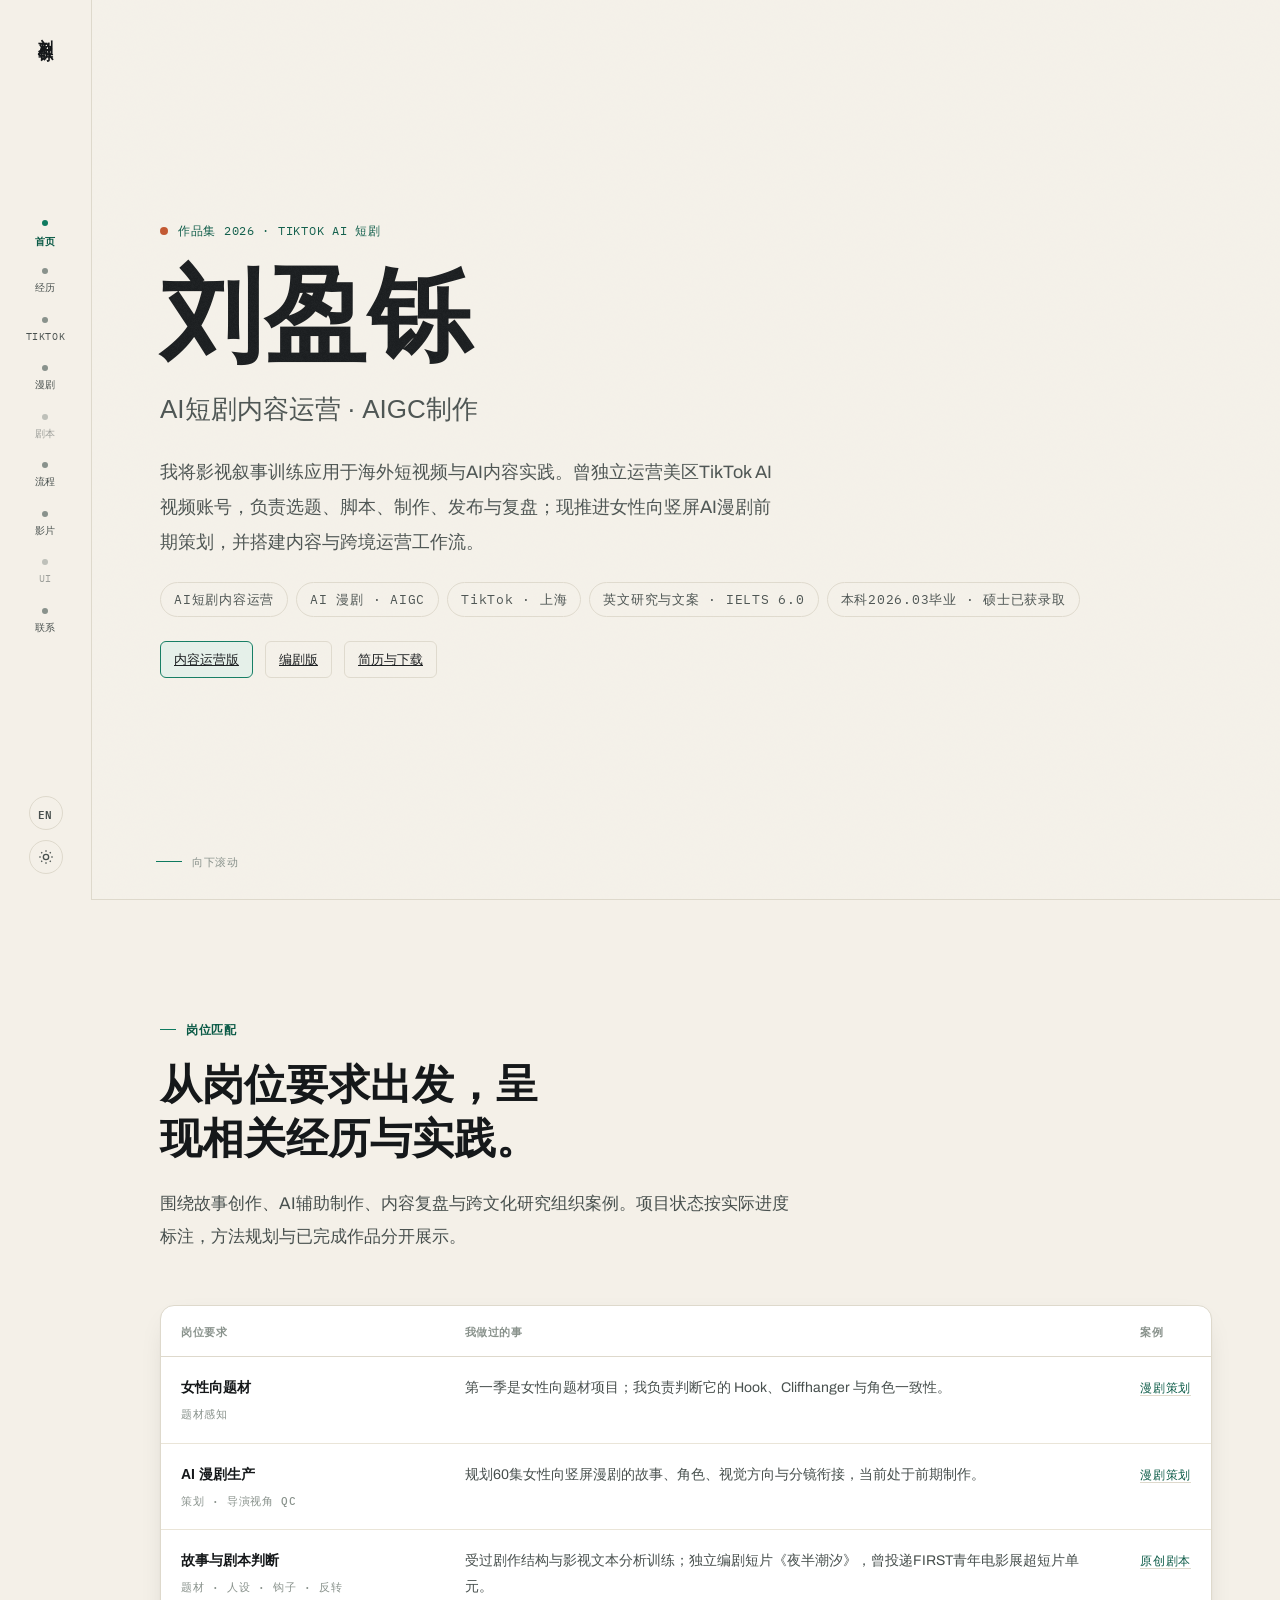
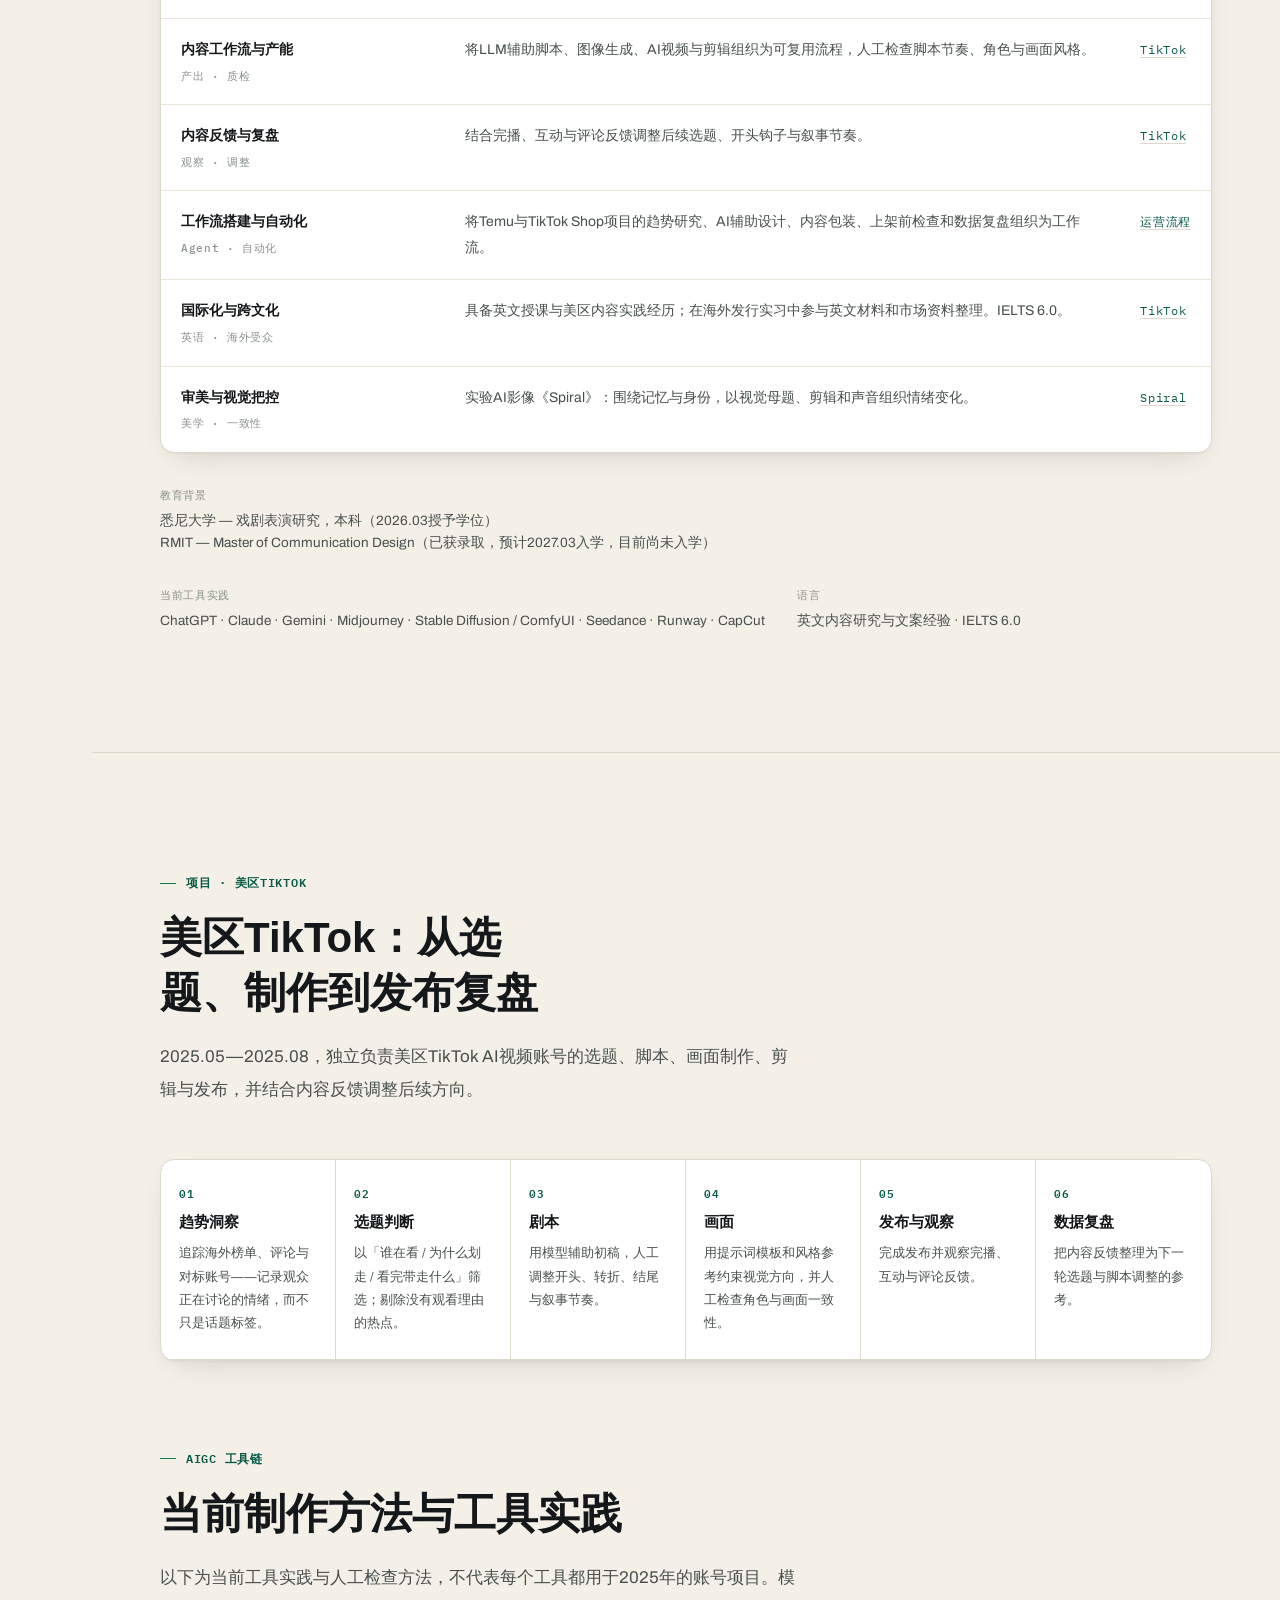
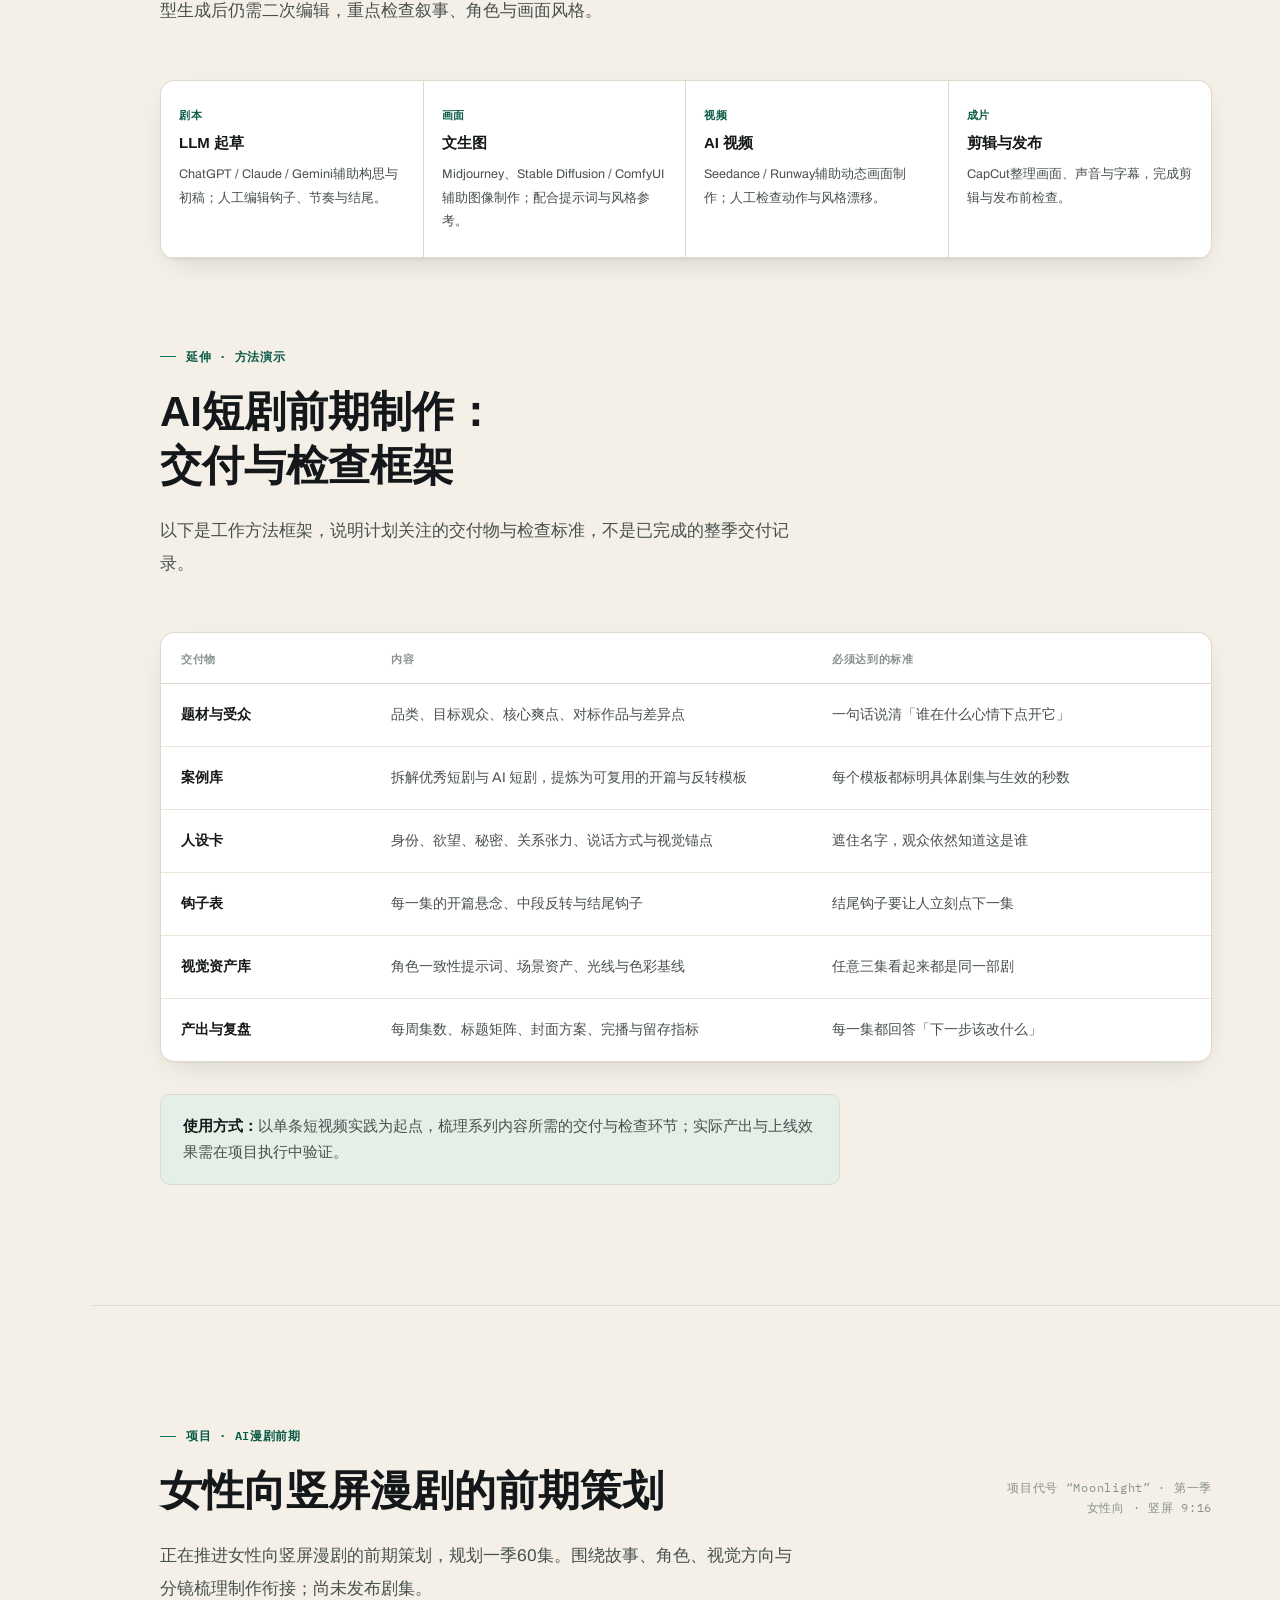
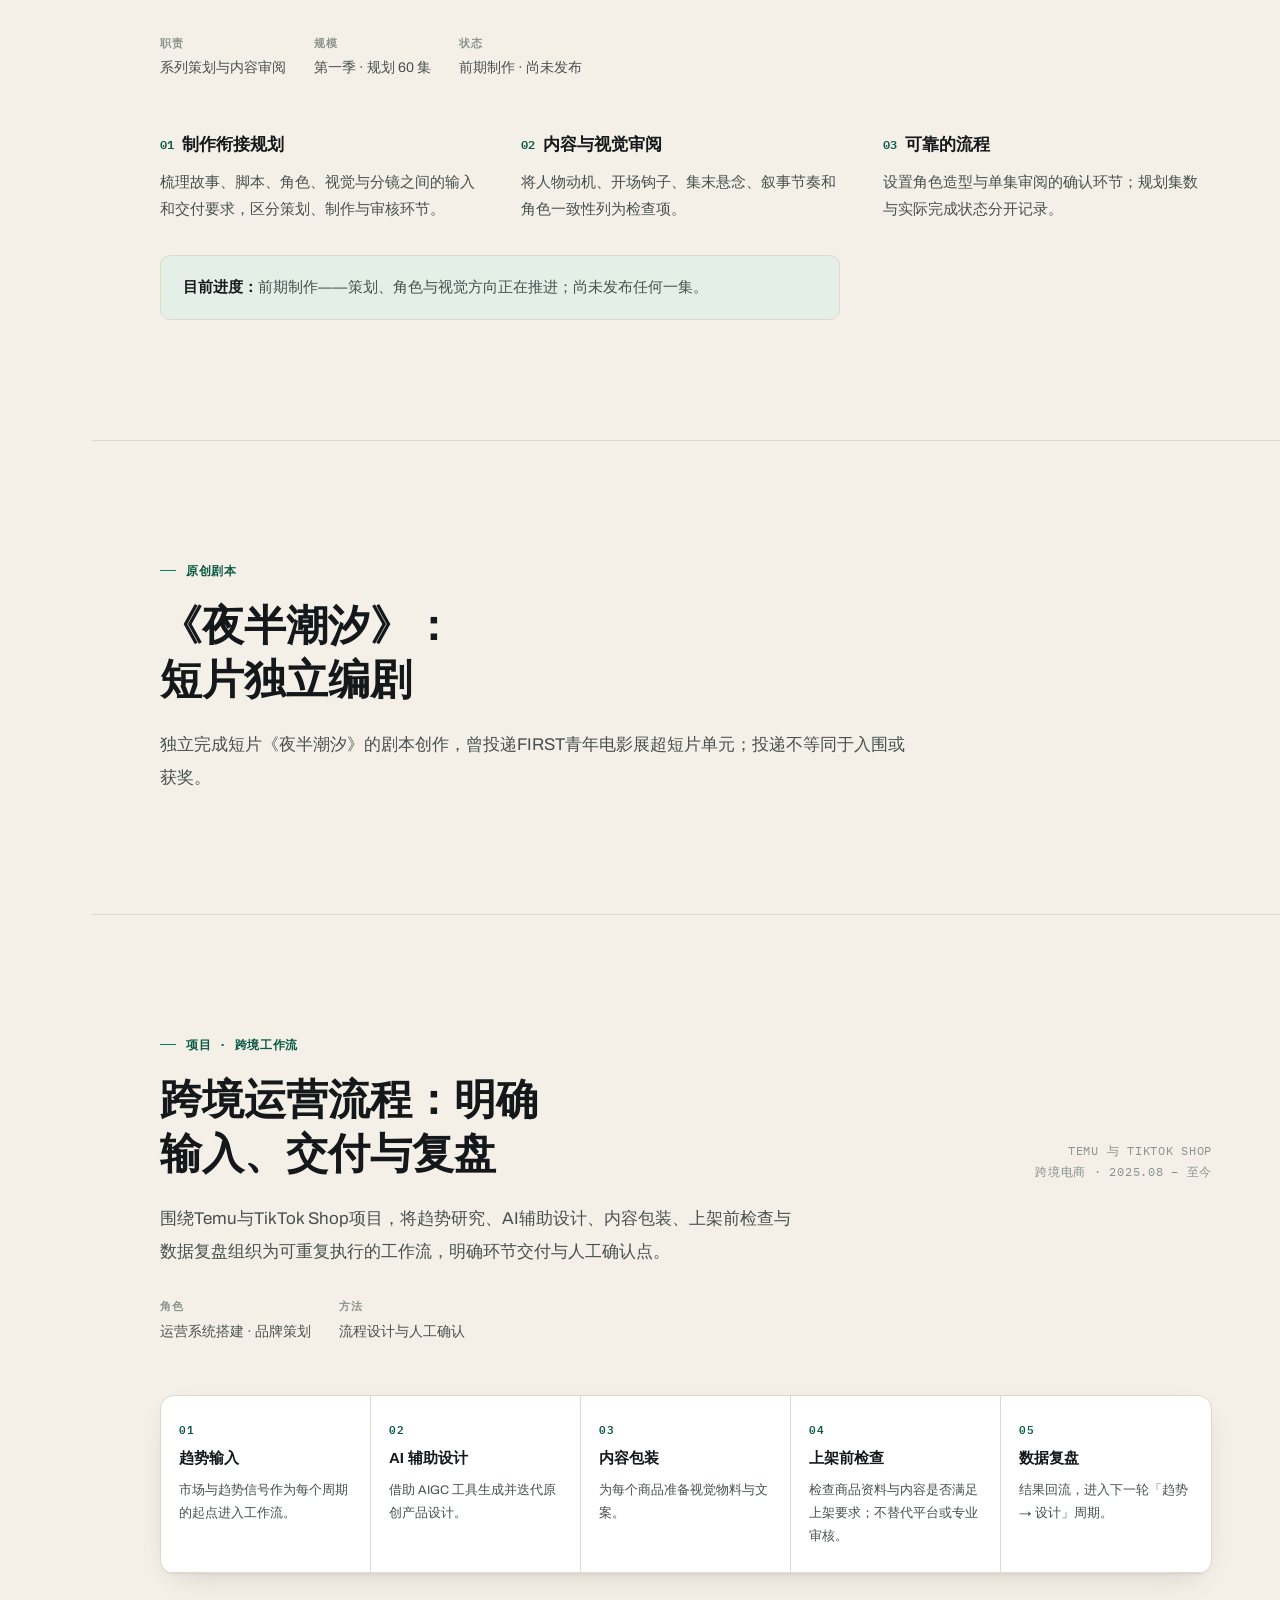
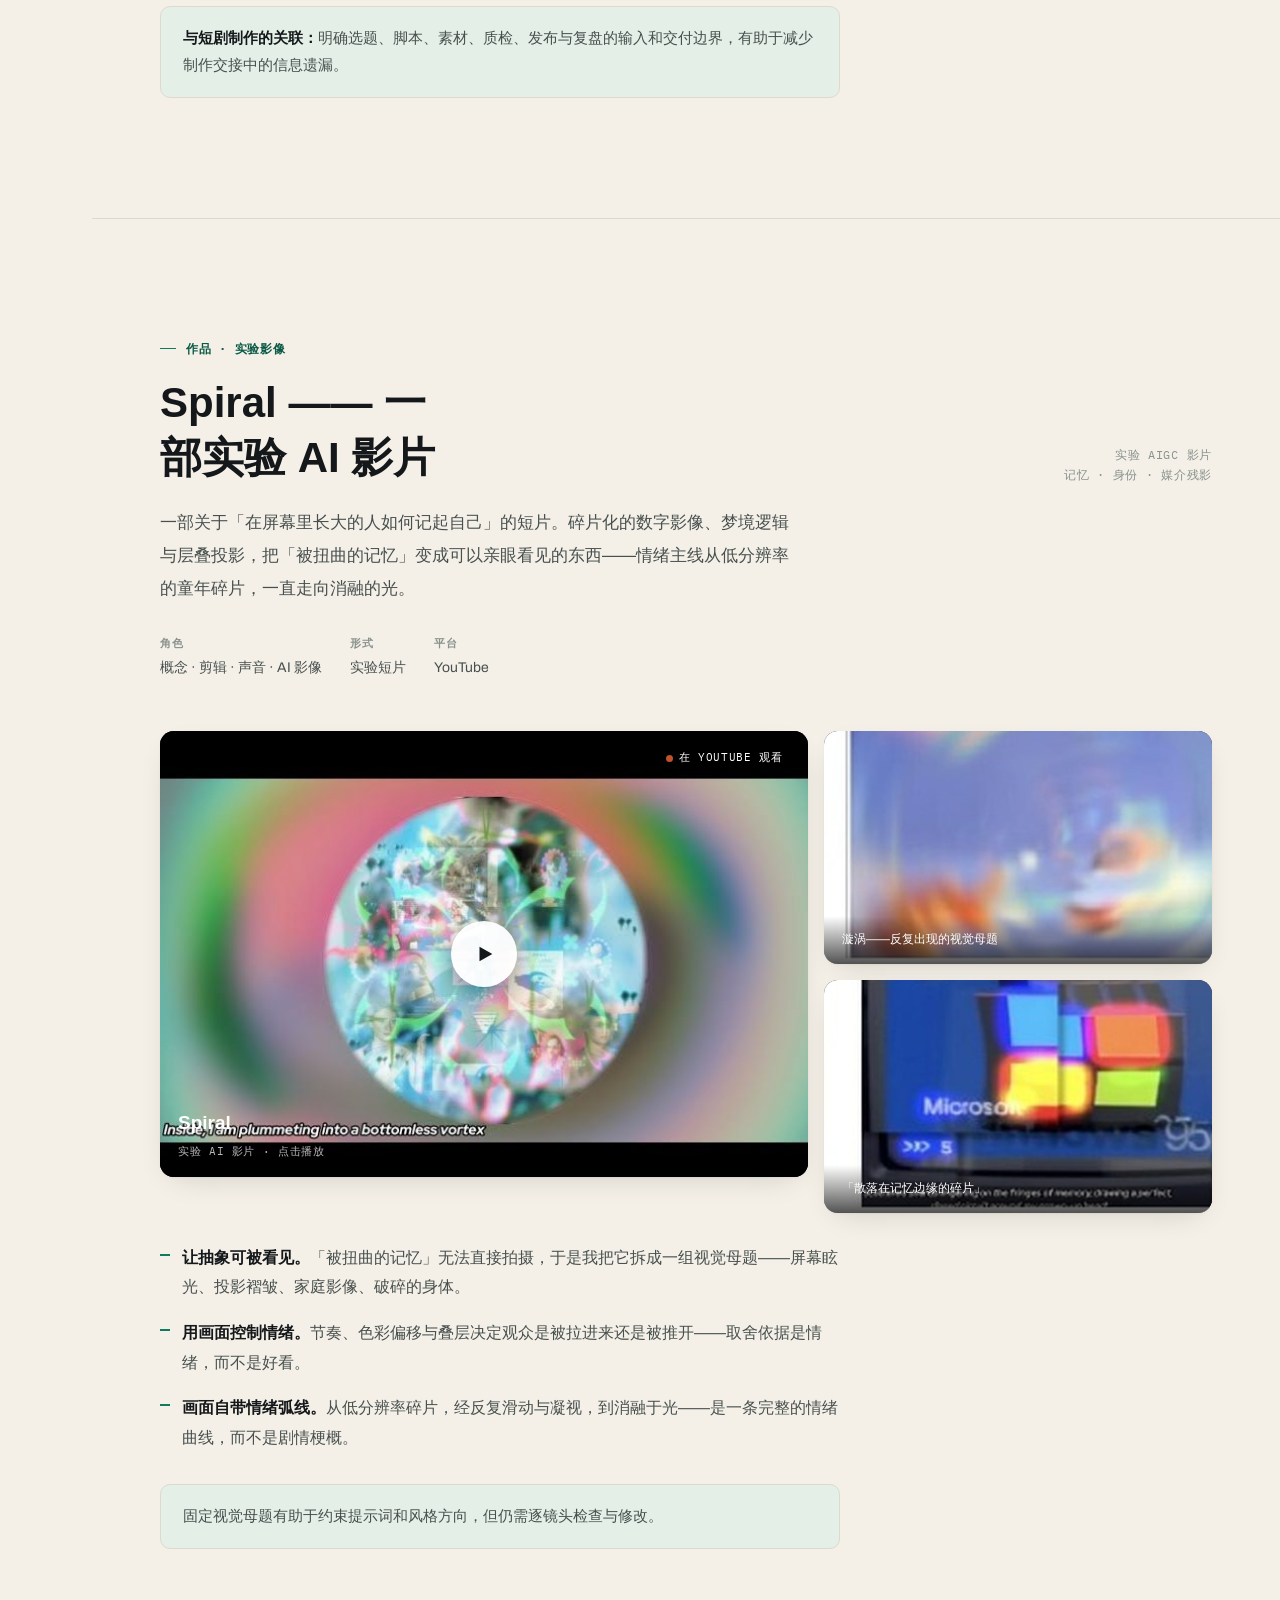
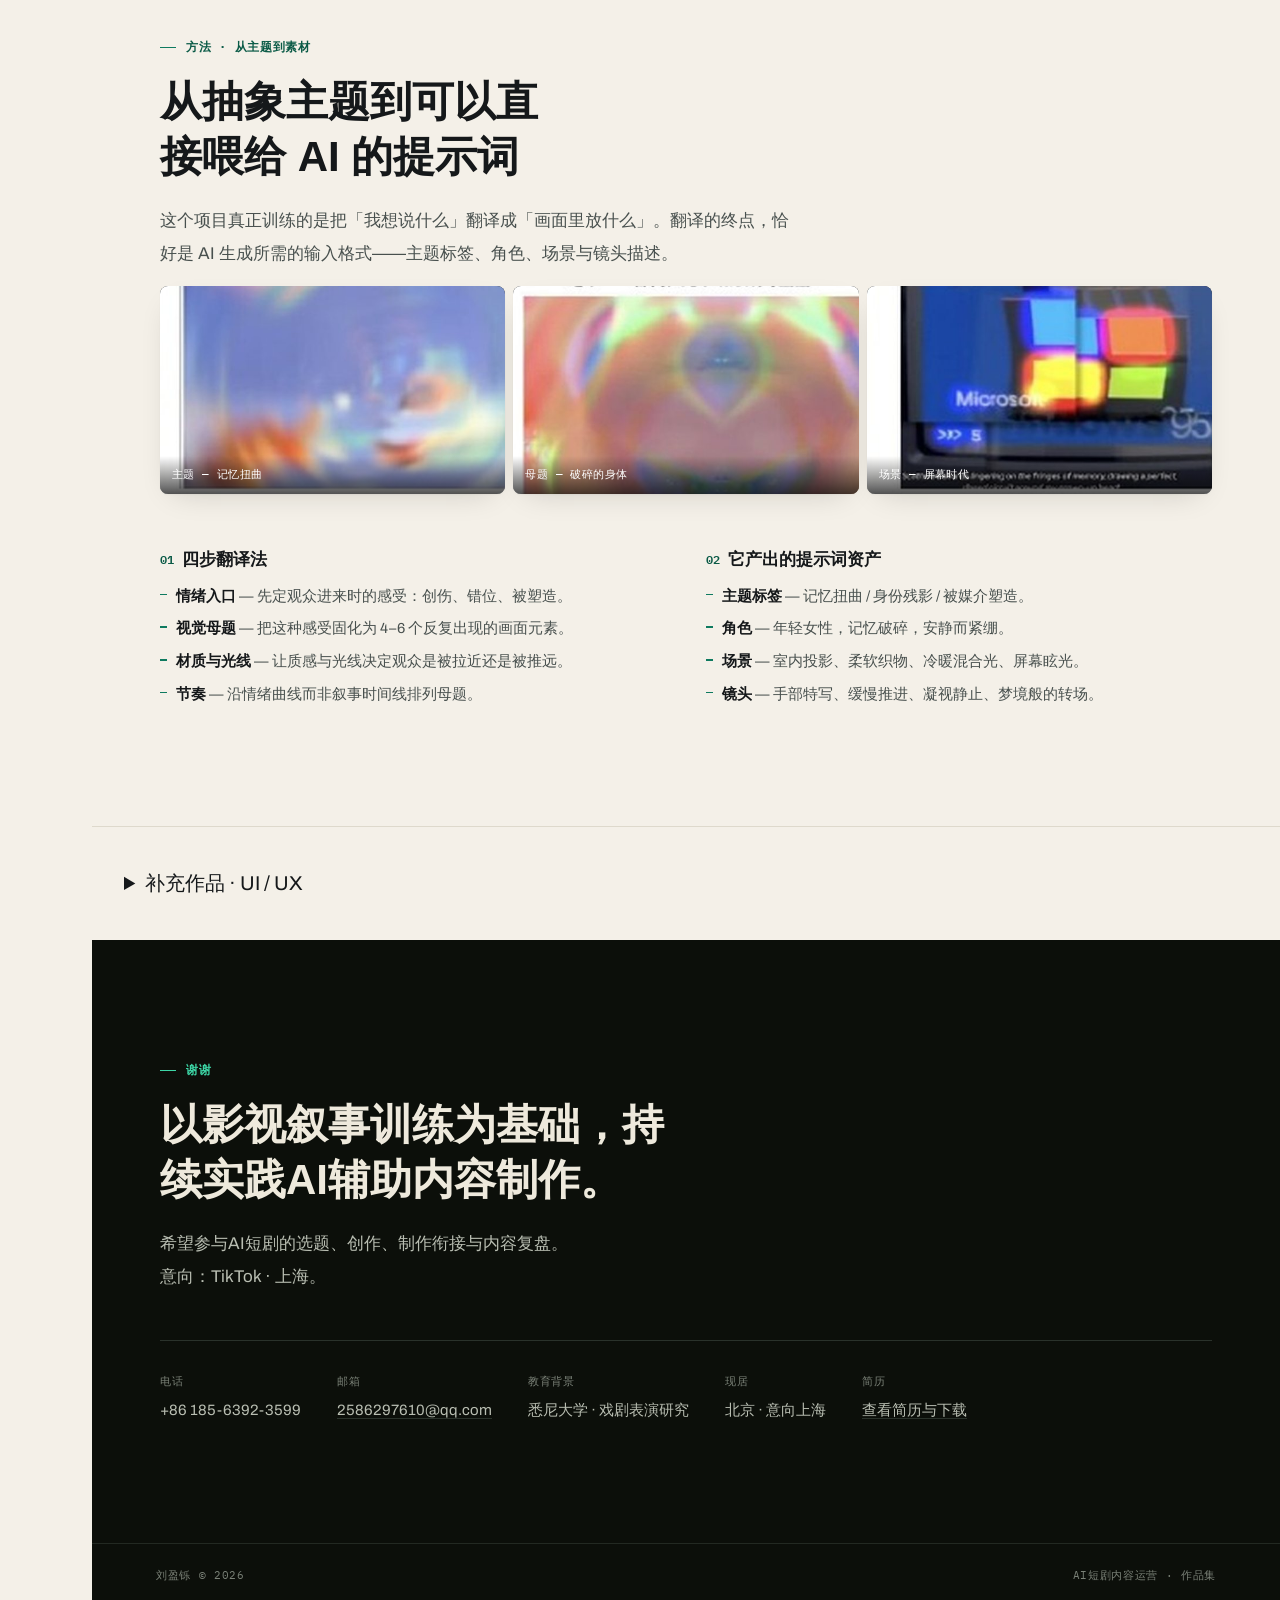
==== index.html @ ba4f7bf9 "Publish reviewed bilingual portfolios and role-specific resumes" ====
<!DOCTYPE html>

<html lang="zh-CN">
<head>
<meta charset="utf-8"/>
<title>刘盈铄 — AI短剧内容运营作品集</title>
<meta content="width=device-width, initial-scale=1" name="viewport"/>
<meta content="Ivana Liu: theatre and film training, US TikTok content practice, AI-assisted production and comic-drama pre-production." name="description"/>
<link href="https://fonts.googleapis.com" rel="preconnect"/>
<link crossorigin="" href="https://fonts.gstatic.com" rel="preconnect"/>
<link href="https://fonts.googleapis.com/css2?family=Fraunces:ital,opsz,wght@0,9..144,400;0,9..144,500;0,9..144,600;1,9..144,400;1,9..144,500&amp;family=Archivo:wght@400;500;600;700&amp;family=IBM+Plex+Mono:wght@400;500;600&amp;display=swap" rel="stylesheet"/>
<style>
  :root{
    --paper:#F4F0E8;
    --surface:#FFFFFF;
    --ink:#15181A;
    --ink-soft:#48504E;
    --ink-mute:#89928C;
    --line:#DED9CC;
    --line-soft:#EAE5D8;
    --accent:#0E7A5F;
    --accent-ink:#0A5A46;
    --accent-soft:#E4EFE8;
    --signal:#C0532B;
    --shadow: 0 1px 2px rgba(20,20,10,.04), 0 10px 30px -14px rgba(20,20,10,.20);
  }
  @media (prefers-color-scheme: dark){
    :root:not([data-theme="light"]){
      --paper:#0F1210; --surface:#171B17; --ink:#EBE7DB; --ink-soft:#AEB5AC;
      --ink-mute:#6E776E; --line:#282E28; --line-soft:#1E231E;
      --accent:#3DD6A6; --accent-ink:#84EAC6; --accent-soft:#152622;
      --signal:#E88248; --shadow: 0 1px 2px rgba(0,0,0,.3), 0 14px 36px -16px rgba(0,0,0,.6);
    }
  }
  :root[data-theme="dark"]{
    --paper:#0F1210; --surface:#171B17; --ink:#EBE7DB; --ink-soft:#AEB5AC;
    --ink-mute:#6E776E; --line:#282E28; --line-soft:#1E231E;
    --accent:#3DD6A6; --accent-ink:#84EAC6; --accent-soft:#152622;
    --signal:#E88248; --shadow: 0 1px 2px rgba(0,0,0,.3), 0 14px 36px -16px rgba(0,0,0,.6);
  }

  *{ margin:0; padding:0; box-sizing:border-box; }
  body{
    background:var(--paper); color:var(--ink);
    font-family:"Archivo","Helvetica Neue",Arial,sans-serif;
    font-size:16px; line-height:1.65; -webkit-font-smoothing:antialiased;
  }
  .wrap{ max-width:1180px; margin:0 auto; padding:0 clamp(20px,5vw,64px); }
  h1,h2,h3,h4{ font-family:"Fraunces","Georgia",serif; font-weight:600; text-wrap:balance; letter-spacing:-.01em; }
  .mono{ font-family:"IBM Plex Mono",ui-monospace,monospace; font-variant-numeric:tabular-nums; }
  a{ color:inherit; }
  ::selection{ background:var(--accent); color:var(--paper); }
  img{ display:block; max-width:100%; }

  /* ---------- rail ---------- */
  .rail{
    position:fixed; left:0; top:0; bottom:0; width:92px; z-index:40;
    display:flex; flex-direction:column; align-items:center; padding:26px 0;
    border-right:1px solid var(--line); background:var(--paper);
  }
  .rail-brand{ font-family:"Fraunces",serif; font-weight:600; font-size:15px; letter-spacing:1px;
               writing-mode:vertical-rl; text-orientation:mixed; margin-bottom:auto; padding-bottom:20px; }
  .rail-list{ list-style:none; display:flex; flex-direction:column; gap:20px; align-items:center; }
  .rail-list a{ display:flex; flex-direction:column; align-items:center; gap:6px; text-decoration:none;
                opacity:.5; transition:opacity .25s ease; }
  .rail-list a:hover, .rail-list a:focus-visible, .rail-list a.active{ opacity:1; }
  .rail-label{ font-size:9px; letter-spacing:1.4px; color:var(--ink-soft); font-family:"IBM Plex Mono",monospace; text-transform:uppercase; }
  .rail-list a.active .rail-label{ color:var(--accent-ink); font-weight:600; }
  .leader{ width:30px; height:30px; border-radius:50%; position:relative; display:grid; place-items:center;
           background:conic-gradient(var(--accent) calc(var(--p,0)*1%), var(--line-soft) 0); }
  .leader::after{ content:""; position:absolute; inset:3px; border-radius:50%; background:var(--paper); }
  .leader b{ position:relative; z-index:1; font-size:10px; color:var(--ink); font-weight:600; font-family:"IBM Plex Mono",monospace; }
  .rail-list a.active .leader b{ color:var(--accent-ink); }
  .dot{ width:6px; height:6px; border-radius:50%; background:var(--ink-mute); }
  .rail-list a.active .dot{ background:var(--accent); }
  .theme-toggle{ margin-top:auto; padding-top:16px; border:none; background:none; cursor:pointer;
                 width:34px; height:34px; border-radius:50%; display:grid; place-items:center;
                 color:var(--ink-soft); border:1px solid var(--line); }
  .theme-toggle:hover{ color:var(--ink); border-color:var(--ink-mute); }
  @media (max-width:860px){
    .rail{ left:0; right:0; top:0; bottom:auto; width:auto; height:52px; flex-direction:row; padding:0 14px;
           border-right:none; border-bottom:1px solid var(--line); }
    .rail-brand{ writing-mode:horizontal-tb; padding:0 14px 0 0; margin-bottom:0; font-size:14px; flex:none; }
    .rail-list{ flex-direction:row; gap:14px; flex:1; justify-content:space-between; }
    .rail-list a{ flex-direction:row; gap:0; }
    .rail-label{ display:none; }
    .leader{ width:22px; height:22px; } .leader b{ font-size:8.5px; }
    .theme-toggle{ margin-top:0; margin-left:10px; flex:none; }
  }
  main{ margin-left:92px; } footer.foot{ margin-left:92px; }
  @media (max-width:860px){ main{ margin-left:0; margin-top:52px; } footer.foot{ margin-left:0; } }

  /* ---------- reveal ---------- */
  .reveal{ opacity:0; transform:translateY(16px); transition:opacity .7s cubic-bezier(.2,.7,.2,1), transform .7s cubic-bezier(.2,.7,.2,1); }
  .reveal.in{ opacity:1; transform:none; }
  @media (prefers-reduced-motion:reduce){ .reveal{ opacity:1; transform:none; transition:none; } }

  /* ---------- hero ---------- */
  .hero{ position:relative; min-height:100svh; display:flex; flex-direction:column; justify-content:center;
         overflow:hidden; border-bottom:1px solid var(--line); }
  .hero .grain{ position:absolute; inset:0; opacity:.05; pointer-events:none; mix-blend-mode:multiply;
                background-image:url('[data-uri]'); background-size:64px 64px; }
  :root:not([data-theme="light"]) .hero .grain, :root[data-theme="dark"] .hero .grain{ mix-blend-mode:screen; opacity:.07; }
  .eyebrow{ display:flex; align-items:center; gap:10px; font-family:"IBM Plex Mono",monospace; font-size:12px;
            letter-spacing:2px; color:var(--accent-ink); margin-bottom:22px; }
  .eyebrow .rec{ width:8px; height:8px; border-radius:50%; background:var(--signal); flex:none; }
  .hero h1{ font-size:clamp(46px,8vw,104px); line-height:.98; letter-spacing:-.03em; }
  .hero .sub{ font-family:"Fraunces",serif; font-style:italic; font-weight:400; font-size:clamp(17px,2.4vw,26px);
              color:var(--ink-soft); margin-top:18px; }
  .hero-lede{ max-width:620px; margin-top:24px; font-size:18px; color:var(--ink-soft); line-height:1.8; }
  .hero-lede b{ color:var(--ink); font-weight:600; }
  .hero-roles{ margin-top:22px; display:flex; flex-wrap:wrap; gap:8px; }
  .chip{ font-size:12.5px; padding:6px 13px; border-radius:99px; border:1px solid var(--line);
         color:var(--ink-soft); font-family:"IBM Plex Mono",monospace; letter-spacing:.2px; }
  .hero-stats{ margin-top:46px; display:grid; grid-template-columns:repeat(4,auto); gap:clamp(22px,4vw,54px); }
  @media (max-width:640px){ .hero-stats{ grid-template-columns:repeat(2,1fr); gap:26px; } }
  .hstat .n{ font-family:"Fraunces",serif; font-weight:600; font-size:clamp(28px,3.2vw,40px); color:var(--accent-ink); line-height:1; letter-spacing:-.02em; }
  .hstat .t{ margin-top:8px; font-size:12px; color:var(--ink-mute); font-family:"IBM Plex Mono",monospace; letter-spacing:.2px; }
  .scroll-cue{ position:absolute; left:clamp(20px,5vw,64px); bottom:28px; display:flex; align-items:center; gap:10px;
               font-family:"IBM Plex Mono",monospace; font-size:11px; letter-spacing:1.5px; color:var(--ink-mute); }
  .scroll-cue .ln{ width:26px; height:1px; background:var(--ink-mute); position:relative; overflow:hidden; }
  .scroll-cue .ln::after{ content:""; position:absolute; inset:0; background:var(--accent); animation:cue 2.2s ease-in-out infinite; }
  @keyframes cue{ 0%{transform:translateX(-100%)} 50%{transform:translateX(0)} 100%{transform:translateX(100%)} }
  @media (prefers-reduced-motion:reduce){ .scroll-cue .ln::after{ animation:none } }
  @media (max-width:700px),(max-height:760px){ .scroll-cue{ display:none } }

  /* ---------- section ---------- */
  section{ padding:clamp(64px,10vw,120px) 0; border-bottom:1px solid var(--line); }
  .kicker{ display:flex; align-items:center; gap:10px; font-family:"IBM Plex Mono",monospace; font-size:12px;
           letter-spacing:2.2px; color:var(--accent-ink); font-weight:600; margin-bottom:18px; text-transform:uppercase; }
  .kicker::before{ content:""; width:16px; height:1px; background:var(--accent); }
  h2.h-lg{ font-size:clamp(30px,4.4vw,52px); line-height:1.08; letter-spacing:-.02em; max-width:16ch; }
  .lede-lg{ margin-top:20px; max-width:640px; font-size:17px; color:var(--ink-soft); line-height:1.8; }

  /* ---------- tracks ---------- */
  .tracks{ display:grid; grid-template-columns:1fr 1fr; gap:26px; margin-top:52px; }
  @media (max-width:760px){ .tracks{ grid-template-columns:1fr } }
  .track{ background:var(--surface); border:1px solid var(--line); border-radius:14px; padding:34px;
          box-shadow:var(--shadow); display:flex; flex-direction:column; }
  .track .pn{ font-family:"IBM Plex Mono",monospace; font-size:12px; letter-spacing:2px; color:var(--accent-ink); font-weight:600; }
  .track h3{ font-size:24px; margin-top:12px; }
  .track > p{ margin-top:14px; color:var(--ink-soft); font-size:15px; line-height:1.75; }
  .track ul{ list-style:none; margin-top:22px; display:flex; flex-direction:column; gap:12px; }
  .track li{ font-size:14.5px; color:var(--ink-soft); line-height:1.65; padding-left:18px; position:relative; }
  .track li::before{ content:""; position:absolute; left:0; top:9px; width:8px; height:1.5px; background:var(--accent); }
  .track li b{ color:var(--ink); font-weight:600; }
  .track .cases{ margin-top:auto; padding-top:22px; border-top:1px solid var(--line); font-size:13px; color:var(--ink-mute); line-height:1.9; }
  .track .cases b{ color:var(--ink); font-family:"IBM Plex Mono",monospace; font-weight:600; }
  .meta-row{ margin-top:34px; display:flex; flex-wrap:wrap; gap:32px; }
  .meta-row div{ font-size:13.5px; color:var(--ink-soft); }
  .meta-row div span{ display:block; font-family:"IBM Plex Mono",monospace; font-size:10.5px; letter-spacing:1.4px; color:var(--ink-mute); margin-bottom:6px; text-transform:uppercase; }

  /* ---------- case header ---------- */
  .case-head{ display:grid; grid-template-columns:1fr auto; gap:24px; align-items:end; }
  @media (max-width:700px){ .case-head{ grid-template-columns:1fr } }
  .case-tag{ font-family:"IBM Plex Mono",monospace; font-size:12px; color:var(--ink-mute); letter-spacing:.4px; text-align:right; line-height:1.7; }
  @media (max-width:700px){ .case-tag{ text-align:left } }
  .role-row{ margin-top:28px; display:flex; flex-wrap:wrap; gap:28px; }
  .role-row div{ font-size:14px; color:var(--ink-soft); }
  .role-row div b{ display:block; font-family:"IBM Plex Mono",monospace; font-size:10.5px; letter-spacing:1.4px; color:var(--ink-mute); margin-bottom:6px; font-weight:600; text-transform:uppercase; }
  .pts{ list-style:none; margin-top:30px; display:flex; flex-direction:column; gap:16px; max-width:680px; }
  .pts li{ position:relative; padding-left:22px; font-size:16px; color:var(--ink-soft); line-height:1.8; }
  .pts li::before{ content:""; position:absolute; left:0; top:11px; width:10px; height:2px; background:var(--accent); }
  .pts li b{ color:var(--ink); font-weight:600; }
  .note{ margin-top:32px; max-width:680px; padding:18px 22px; border-radius:10px; background:var(--accent-soft);
         border:1px solid var(--line); font-size:14.5px; color:var(--ink-soft); line-height:1.75; }
  .note b{ color:var(--ink); font-weight:600; }

  .bigstats{ margin-top:52px; display:grid; grid-template-columns:repeat(3,1fr); border-top:1px solid var(--line); border-bottom:1px solid var(--line); }
  @media (max-width:700px){ .bigstats{ grid-template-columns:1fr } }
  .bigstats > div{ padding:30px clamp(0px,3vw,28px) 30px 0; border-right:1px solid var(--line); }
  .bigstats > div:last-child{ border-right:none; }
  @media (max-width:700px){ .bigstats > div{ border-right:none; border-bottom:1px solid var(--line); padding:22px 0; } .bigstats > div:last-child{ border-bottom:none } }
  .bigstats .n{ font-family:"Fraunces",serif; font-weight:600; font-size:clamp(34px,4.2vw,52px); color:var(--accent-ink); letter-spacing:-.02em; line-height:1; }
  .bigstats .t{ margin-top:10px; font-size:13.5px; color:var(--ink-mute); }

  .pipeline{ margin-top:52px; display:grid; grid-template-columns:repeat(var(--cols,6),1fr); border:1px solid var(--line); border-radius:14px; overflow:hidden; background:var(--surface); box-shadow:var(--shadow); }
  @media (max-width:900px){ .pipeline{ grid-template-columns:repeat(3,1fr) } }
  @media (max-width:560px){ .pipeline{ grid-template-columns:1fr 1fr } }
  .pstep{ padding:24px 18px; border-right:1px solid var(--line); border-bottom:1px solid var(--line); }
  .pipeline .pstep:last-child{ border-right:none; }
  .pipeline .pstep:nth-child(6n){ border-right:none; }
  @media (max-width:900px){ .pipeline .pstep:nth-child(3n){ border-right:none } .pipeline .pstep:nth-child(6n){ border-right:1px solid var(--line) } }
  @media (max-width:560px){ .pipeline .pstep:nth-child(2n){ border-right:none } }
  .pstep .i{ font-family:"IBM Plex Mono",monospace; font-size:11px; color:var(--accent-ink); font-weight:600; letter-spacing:1px; }
  .pstep h4{ font-size:15px; margin-top:8px; }
  .pstep p{ margin-top:8px; font-size:12.5px; color:var(--ink-soft); line-height:1.6; }

  .three{ margin-top:52px; display:grid; grid-template-columns:repeat(3,1fr); gap:32px; }
  @media (max-width:760px){ .three{ grid-template-columns:1fr } }
  .two{ margin-top:52px; display:grid; grid-template-columns:1fr 1fr; gap:40px; }
  @media (max-width:760px){ .two{ grid-template-columns:1fr } }
  .blk h4{ font-size:17px; margin-bottom:10px; display:flex; align-items:center; gap:8px; }
  .blk h4 i{ font-style:normal; font-family:"IBM Plex Mono",monospace; color:var(--accent-ink); font-size:12px; }
  .blk p{ font-size:14.5px; color:var(--ink-soft); line-height:1.8; }
  .blk ul{ list-style:none; margin-top:6px; display:flex; flex-direction:column; gap:8px; }
  .blk li{ font-size:14.5px; color:var(--ink-soft); line-height:1.7; padding-left:16px; position:relative; }
  .blk li::before{ content:""; position:absolute; left:0; top:10px; width:7px; height:1.5px; background:var(--accent); }
  .blk li b{ color:var(--ink); font-weight:600; }

  .tbl-wrap{ margin-top:52px; overflow-x:auto; border:1px solid var(--line); border-radius:14px; background:var(--surface); box-shadow:var(--shadow); }
  table{ width:100%; border-collapse:collapse; min-width:660px; }
  th{ text-align:left; font-family:"IBM Plex Mono",monospace; font-size:11px; letter-spacing:1.2px; color:var(--ink-mute); font-weight:600; padding:16px 20px; border-bottom:1px solid var(--line); text-transform:uppercase; }
  td{ padding:18px 20px; border-bottom:1px solid var(--line-soft); color:var(--ink-soft); font-size:14px; line-height:1.6; vertical-align:top; }
  td.k{ color:var(--ink); font-weight:600; white-space:nowrap; font-family:"Fraunces",serif; }
  tr:last-child td{ border-bottom:none; }

  /* ---------- media ---------- */
  .figure{ border-radius:14px; overflow:hidden; position:relative; background:var(--ink); box-shadow:var(--shadow); }
  .figure img{ width:100%; height:100%; object-fit:cover; }
  .figure figcaption{ position:absolute; left:0; right:0; bottom:0; padding:14px 18px; font-size:12px;
                      color:#fff; background:linear-gradient(to top, rgba(0,0,0,.68), transparent); }
  .hero-media{ margin-top:52px; display:grid; grid-template-columns:1.25fr .75fr; gap:16px; }
  @media (max-width:760px){ .hero-media{ grid-template-columns:1fr } }
  .hero-media .stack{ display:grid; grid-template-rows:1fr 1fr; gap:16px; }
  .strip3{ margin-top:52px; display:grid; grid-template-columns:repeat(3,1fr); gap:16px; }
  @media (max-width:760px){ .strip3{ grid-template-columns:1fr } }
  .strip3 .figure{ aspect-ratio:16/10; }

  /* ---------- video card ---------- */
  .video-card{ display:block; position:relative; border-radius:14px; overflow:hidden; background:#0B0D0A;
               box-shadow:var(--shadow); text-decoration:none; aspect-ratio:16/11; }
  .video-card img{ width:100%; height:100%; object-fit:cover; object-position:center 34%; filter:saturate(1.06); transition:transform .6s ease; }
  .video-card:hover img{ transform:scale(1.035); }
  .video-card::before{ content:""; position:absolute; inset:0; background:linear-gradient(180deg, rgba(0,0,0,.08) 0%, rgba(0,0,0,0) 30%, rgba(0,0,0,.62) 100%); }
  .video-play{ position:absolute; left:50%; top:50%; transform:translate(-50%,-50%); width:66px; height:66px;
               border-radius:50%; background:rgba(255,255,255,.94); display:grid; place-items:center; box-shadow:0 8px 22px rgba(0,0,0,.35); transition:transform .3s ease; }
  .video-card:hover .video-play{ transform:translate(-50%,-50%) scale(1.08); }
  .video-play svg{ width:22px; height:22px; margin-left:3px; fill:#14181A; }
  .video-tally{ position:absolute; right:16px; top:14px; display:flex; align-items:center; gap:6px; font-family:"IBM Plex Mono",monospace;
                font-size:10.5px; letter-spacing:1px; color:#fff; background:rgba(0,0,0,.42); padding:4px 9px 4px 7px; border-radius:99px; }
  .video-tally i{ width:7px; height:7px; border-radius:50%; background:var(--signal); }
  .video-meta{ position:absolute; left:18px; bottom:16px; color:#fff; }
  .video-meta .vt{ font-family:"Fraunces",serif; font-size:19px; font-weight:600; }
  .video-meta small{ display:block; font-family:"IBM Plex Mono",monospace; font-size:10.5px; letter-spacing:1.2px; color:rgba(255,255,255,.72); margin-top:5px; }

  /* ---------- filmstrip ---------- */
  .filmstrip{ margin-top:16px; display:grid; grid-template-columns:repeat(3,1fr); gap:8px; }
  .filmstrip .figure{ aspect-ratio:5/3; border-radius:8px; }
  .filmstrip figcaption{ font-size:10.5px; padding:10px 12px; font-family:"IBM Plex Mono",monospace; letter-spacing:.4px; }

  /* ---------- UI showcase ---------- */
  .ui-panel{ margin-top:52px; display:grid; grid-template-columns:1fr 1fr; border:1px solid var(--line); border-radius:14px; overflow:hidden; box-shadow:var(--shadow); }
  @media (max-width:760px){ .ui-panel{ grid-template-columns:1fr } }
  .ui-panel .figure{ border-radius:0; min-height:360px; }
  .ui-panel .info{ background:var(--surface); padding:36px; display:flex; flex-direction:column; gap:22px; }
  .ui-panel .info > div{ padding-left:16px; border-left:2px solid var(--accent); }
  .ui-panel .info b{ display:block; font-size:15px; margin-bottom:6px; font-family:"Fraunces",serif; }
  .ui-panel .info p{ font-size:13.5px; color:var(--ink-soft); line-height:1.7; }

  /* ---------- closing ---------- */
  .closing{ --ink:#EEE9DC; --ink-soft:#B9BEB2; --ink-mute:#7A8177; --accent:#3DD6A6; --accent-ink:#84EAC6; --line:#2A322B;
            background:#0C0F0A; color:var(--ink); border-bottom:none; }
  .closing .kicker{ color:var(--accent); } .closing .kicker::before{ background:var(--accent); }
  .closing h2{ color:var(--ink); }
  .closing .lede-lg{ color:var(--ink-soft); } .closing .lede-lg b{ color:var(--accent-ink); }
  .closing .ct{ margin-top:46px; padding-top:32px; border-top:1px solid var(--line); display:flex; flex-wrap:wrap; gap:36px; }
  .closing .ct div{ font-size:15px; color:var(--ink-soft); }
  .closing .ct span{ display:block; font-family:"IBM Plex Mono",monospace; font-size:10.5px; letter-spacing:1.8px; color:var(--ink-mute); margin-bottom:8px; text-transform:uppercase; }
  .closing .ct a{ text-decoration:none; border-bottom:1px solid var(--line); }
  .closing .ct a:hover{ border-color:var(--accent); color:var(--accent-ink); }
  footer.foot{ --ink-mute:#7A8177; padding:22px clamp(20px,5vw,64px); display:flex; justify-content:space-between; gap:16px; flex-wrap:wrap;
               font-family:"IBM Plex Mono",monospace; font-size:11px; letter-spacing:.5px; color:var(--ink-mute); background:#0C0F0A; border-top:1px solid #232922; }

  /* ---------- FateWear phone mockups (English, vector) ---------- */
  .phones{ margin-top:52px; display:flex; gap:clamp(14px,2.4vw,30px); justify-content:center; flex-wrap:wrap; }
  .phone{ width:246px; flex:0 0 auto; border-radius:38px; padding:9px; background:#0D0F0E;
          box-shadow:0 2px 4px rgba(0,0,0,.12), 0 24px 50px -22px rgba(20,25,20,.55); position:relative; }
  .phone:nth-child(2){ transform:translateY(-18px); }
  @media (max-width:760px){ .phone:nth-child(2){ transform:none; } }
  .pscreen{ border-radius:30px; overflow:hidden; background:#FBFAF8; height:512px; position:relative;
            font-family:"Archivo","Helvetica Neue",Arial,sans-serif; color:#1A1D1B; }
  .pnotch{ position:absolute; top:10px; left:50%; transform:translateX(-50%); width:78px; height:22px; background:#0D0F0E; border-radius:14px; z-index:5; }
  .pstat{ display:flex; justify-content:space-between; align-items:center; padding:11px 20px 0; font-size:11px; font-weight:600; color:#1A1D1B; }
  .pstat .dots{ display:flex; gap:3px; align-items:center; }
  .pstat .dots i{ width:4px; height:4px; border-radius:50%; background:#1A1D1B; display:block; }
  .pstat .bat{ width:18px; height:9px; border:1.2px solid #1A1D1B; border-radius:2.5px; position:relative; }
  .pstat .bat::after{ content:""; position:absolute; inset:1.5px; width:70%; background:#34B270; border-radius:1px; }
  .pbody{ padding:16px 18px 0; height:calc(100% - 34px); display:flex; flex-direction:column; }
  .pgreet{ font-family:"Fraunces",serif; }
  .pgreet .hi{ font-size:11px; color:#8A928C; font-family:"IBM Plex Mono",monospace; letter-spacing:.5px; text-transform:uppercase; }
  .pgreet .dy{ font-size:21px; font-weight:600; margin-top:3px; letter-spacing:-.01em; }
  .pgreet .dy em{ font-style:normal; color:#EE7A3C; }

  .pcard{ background:#fff; border:1px solid #EEEAE0; border-radius:16px; padding:14px 15px; margin-top:14px;
          box-shadow:0 6px 16px -12px rgba(20,25,20,.3); }
  .pcard .lbl{ font-size:10px; font-family:"IBM Plex Mono",monospace; letter-spacing:1px; color:#8A928C; text-transform:uppercase; }

  .pelem{ display:flex; align-items:center; gap:12px; margin-top:8px; }
  .pelem svg{ width:96px; height:96px; flex:none; }
  .plegend{ display:flex; flex-direction:column; gap:5px; }
  .plegend div{ display:flex; align-items:center; gap:6px; font-size:11.5px; color:#4A524C; }
  .plegend i{ width:8px; height:8px; border-radius:2px; display:block; }

  .pscore{ display:flex; align-items:center; gap:14px; margin-top:12px; }
  .pring{ width:66px; height:66px; border-radius:50%; flex:none; display:grid; place-items:center;
          background:conic-gradient(#34B270 0 73%, #EEE9DE 0); position:relative; }
  .pring::after{ content:""; position:absolute; inset:6px; border-radius:50%; background:#fff; }
  .pring b{ position:relative; z-index:1; font-family:"Fraunces",serif; font-size:23px; font-weight:600; }
  .pscore .txt .k{ font-size:14px; font-weight:600; }
  .pscore .txt .s{ font-size:11.5px; color:#8A928C; margin-top:2px; line-height:1.4; }

  .pcolors{ display:flex; gap:8px; margin-top:auto; margin-bottom:14px; }
  .pcolors .sw{ flex:1; height:44px; border-radius:11px; position:relative; display:flex; align-items:flex-end; padding:6px; }
  .pcolors .sw span{ font-size:8.5px; color:#fff; font-weight:600; font-family:"IBM Plex Mono",monospace; }

  .ptab{ position:absolute; left:0; right:0; bottom:0; height:52px; background:#fff; border-top:1px solid #EEEAE0;
         display:flex; justify-content:space-around; align-items:center; padding-bottom:6px; }
  .ptab div{ font-size:8.5px; font-family:"IBM Plex Mono",monospace; color:#B4BAB2; display:flex; flex-direction:column; align-items:center; gap:4px; }
  .ptab div i{ width:16px; height:16px; border-radius:5px; border:1.6px solid #C9CEC6; display:block; }
  .ptab div.on{ color:#34B270; } .ptab div.on i{ border-color:#34B270; background:#34B27022; }

  /* screen 2 - look */
  .plook{ height:150px; border-radius:14px; margin-top:14px; position:relative; overflow:hidden;
          background:linear-gradient(135deg,#F0872E 0%,#E85C7A 55%,#C64BC0 100%); }
  .plook .badge{ position:absolute; top:10px; left:10px; background:rgba(255,255,255,.92); border-radius:99px;
                 padding:4px 10px; font-size:10px; font-weight:700; font-family:"IBM Plex Mono",monospace; color:#1A1D1B; }
  .plook .cut{ position:absolute; right:-20px; bottom:-30px; width:150px; height:150px; border-radius:50%;
               border:22px solid rgba(255,255,255,.16); }
  .pitem{ display:flex; align-items:center; gap:11px; margin-top:12px; background:#fff; border:1px solid #EEEAE0; border-radius:14px; padding:11px 12px; }
  .pitem .thumb{ width:44px; height:44px; border-radius:10px; flex:none; }
  .pitem .meta .nm{ font-size:13px; font-weight:600; }
  .pitem .meta .el{ font-size:10.5px; color:#8A928C; margin-top:2px; }
  .pitem .add{ margin-left:auto; font-size:11px; font-weight:700; color:#34B270; font-family:"IBM Plex Mono",monospace; }
  .pcta{ margin-top:auto; margin-bottom:14px; height:46px; border-radius:14px; background:#1A1D1B; color:#fff;
         display:grid; place-items:center; font-size:13px; font-weight:600; letter-spacing:.2px; }

  /* screen 3 - calendar */
  .pcalhead{ display:flex; justify-content:space-between; align-items:baseline; margin-top:6px; }
  .pcalhead .mo{ font-family:"Fraunces",serif; font-size:20px; font-weight:600; }
  .pcalhead .yr{ font-size:11px; color:#8A928C; font-family:"IBM Plex Mono",monospace; }
  .pweek{ display:grid; grid-template-columns:repeat(7,1fr); margin-top:14px; }
  .pweek span{ font-size:9px; text-align:center; color:#B4BAB2; font-family:"IBM Plex Mono",monospace; }
  .pgrid{ display:grid; grid-template-columns:repeat(7,1fr); gap:2px; margin-top:6px; }
  .pgrid .d{ aspect-ratio:1; display:flex; flex-direction:column; align-items:center; justify-content:center; gap:3px; font-size:11px; color:#4A524C; border-radius:9px; }
  .pgrid .d i{ width:5px; height:5px; border-radius:50%; display:block; }
  .pgrid .d.sel{ background:#1A1D1B; color:#fff; font-weight:600; }
  .pcalrep{ margin-top:auto; margin-bottom:14px; background:#fff; border:1px solid #EEEAE0; border-radius:14px; padding:12px 13px; }
  .pcalrep .t{ font-size:12.5px; font-weight:600; } .pcalrep .t em{ font-style:normal; color:#34B270; }
  .pcalrep .s{ font-size:10.5px; color:#8A928C; margin-top:4px; line-height:1.5; }
  @media (max-width:520px){ .phone{ width:220px; } .pscreen{ height:460px; } }

  /* ---------- design system panel ---------- */
  .dsys{ padding:34px; display:flex; flex-direction:column; gap:26px; background:#12140F; }
  :root[data-theme="light"] .dsys, :root:not([data-theme]) .dsys{ background:#141712; }
  .dsys .dl{ font-family:"IBM Plex Mono",monospace; font-size:10.5px; letter-spacing:1.4px; color:#8A928C; text-transform:uppercase; margin-bottom:12px; }
  .dsys .pal{ display:flex; gap:0; border-radius:10px; overflow:hidden; }
  .dsys .pal div{ flex:1; height:64px; display:flex; align-items:flex-end; padding:8px; }
  .dsys .pal div span{ font-size:9px; color:#fff; font-family:"IBM Plex Mono",monospace; font-weight:600; }
  .dsys .comps{ display:flex; flex-wrap:wrap; gap:8px; }
  .dsys .comps span{ font-size:11.5px; color:#CFD3CA; border:1px solid #2C312B; border-radius:99px; padding:6px 12px; font-family:"Archivo",sans-serif; }
  .dsys .type .big{ font-family:"Fraunces",serif; font-size:26px; color:#EDE9DE; font-weight:600; letter-spacing:-.01em; }
  .dsys .type .small{ font-family:"Archivo",sans-serif; font-size:12.5px; color:#9AA096; margin-top:4px; }

  .jd td:first-child{ width:27%; }
  .jd td.k small{ display:block; margin-top:4px; font-family:"IBM Plex Mono",monospace; font-weight:500; font-size:10.5px; letter-spacing:.6px; color:var(--ink-mute); }
  .jd td a{ color:var(--accent-ink); text-decoration:none; border-bottom:1px solid var(--line); white-space:nowrap; font-family:"IBM Plex Mono",monospace; font-size:12px; }
  .jd td a:hover{ border-color:var(--accent); }
  .stack-row{ margin-top:18px; display:flex; flex-wrap:wrap; gap:8px; }
  .supporting{ display:inline-block; margin-left:10px; padding:2px 9px; border:1px solid var(--line); border-radius:99px; font-family:"IBM Plex Mono",monospace; font-size:10.5px; letter-spacing:1.2px; color:var(--ink-mute); vertical-align:middle; text-transform:uppercase; }

  .hero .wrap{ width:100%; }
  /* ---------- language toggle & zh typography ---------- */
  .lang-toggle{ margin-top:auto; font-family:"IBM Plex Mono",monospace; font-size:11px; font-weight:600; letter-spacing:.3px; padding-top:0; margin-bottom:10px; }
  .lang-toggle + .theme-toggle{ margin-top:0; padding-top:0; }
  @media (max-width:860px){ .lang-toggle{ margin-bottom:0; margin-left:10px; margin-top:0; } .lang-toggle + .theme-toggle{ margin-left:8px; } }
  :root[lang="zh-CN"] body{ font-family:"PingFang SC","Hiragino Sans GB","Microsoft YaHei","Noto Sans SC","Archivo",sans-serif; }
  :root[lang="zh-CN"] h1,:root[lang="zh-CN"] h2,:root[lang="zh-CN"] h3,:root[lang="zh-CN"] h4,
  :root[lang="zh-CN"] .hero .sub,:root[lang="zh-CN"] .hstat .n,:root[lang="zh-CN"] .bigstats .n,:root[lang="zh-CN"] td.k,
  :root[lang="zh-CN"] .rail-brand,:root[lang="zh-CN"] .video-meta .vt{
    font-family:"PingFang SC","Hiragino Sans GB","Microsoft YaHei","Noto Sans SC",sans-serif; letter-spacing:0; }
  :root[lang="zh-CN"] .hstat .n,:root[lang="zh-CN"] .bigstats .n{ font-family:"Fraunces","PingFang SC",serif; }
  :root[lang="zh-CN"] .hero .sub{ font-style:normal; font-weight:500; }
  :root[lang="zh-CN"] .hero h1{ letter-spacing:.02em; line-height:1.05; }
  :root[lang="zh-CN"] h2.h-lg{ max-width:22ch; font-size:clamp(26px,3.5vw,42px); line-height:1.3; letter-spacing:0; }
  :root[lang="zh-CN"] .hero-lede,:root[lang="zh-CN"] .lede-lg{ line-height:1.95; }
  :root[lang="zh-CN"] .chip,:root[lang="zh-CN"] .eyebrow,:root[lang="zh-CN"] .kicker,:root[lang="zh-CN"] .rail-label,
  :root[lang="zh-CN"] .hstat .t,:root[lang="zh-CN"] .scroll-cue,:root[lang="zh-CN"] .case-tag,:root[lang="zh-CN"] .role-row div b,
  :root[lang="zh-CN"] .meta-row div span,:root[lang="zh-CN"] th,:root[lang="zh-CN"] .pstep .i,:root[lang="zh-CN"] .closing .ct span,
  :root[lang="zh-CN"] footer.foot,:root[lang="zh-CN"] .video-tally,:root[lang="zh-CN"] .video-meta small,:root[lang="zh-CN"] .supporting,
  :root[lang="zh-CN"] .jd td.k small,:root[lang="zh-CN"] .jd td a,:root[lang="zh-CN"] .lang-toggle{
    font-family:"PingFang SC","Hiragino Sans GB","Microsoft YaHei","Noto Sans SC","IBM Plex Mono",sans-serif; letter-spacing:.06em; }
  :root[lang="zh-CN"] .rail-label{ font-size:10px; }
  :root[lang="zh-CN"] .rail-brand{ letter-spacing:.3em; }
  :root[lang="zh-CN"] .blk p,:root[lang="zh-CN"] .pstep p,:root[lang="zh-CN"] td,:root[lang="zh-CN"] .pts li,:root[lang="zh-CN"] .note{ line-height:1.85; }
  @media (min-width:1101px){ .pipeline.c7 .pstep:nth-child(6n){ border-right:1px solid var(--line); } .pipeline.c7 .pstep:nth-child(7n){ border-right:none; } }
  @media (min-width:901px) and (max-width:1100px){ .pipeline.c7{ grid-template-columns:repeat(4,1fr) !important; } .pipeline.c7 .pstep:nth-child(6n){ border-right:1px solid var(--line); } .pipeline.c7 .pstep:nth-child(4n){ border-right:none; } }

/* Publication fixes: focus states, reduced motion, readable fallbacks and role navigation. */
.role-switch{display:flex;gap:12px;flex-wrap:wrap;margin-top:24px}.role-switch a{padding:8px 13px;border:1px solid var(--line);border-radius:6px;color:var(--ink);font:500 13px/1.5 var(--font-sans, sans-serif)}.role-switch a[aria-current="page"]{background:var(--accent-soft);border-color:var(--accent)}.public-note{font-size:13px;color:var(--ink-soft);border-left:2px solid var(--accent);padding:10px 16px;margin:20px 0}.writing-intro{max-width:760px}.support-fold{padding:40px 0}.support-fold>summary{max-width:1200px;margin:auto;padding:0 32px;cursor:pointer;font-size:20px;color:var(--ink)}.support-fold section{border:0}a:focus-visible,button:focus-visible,summary:focus-visible{outline:3px solid var(--accent);outline-offset:5px}.reveal{opacity:1;transform:none}@media(prefers-reduced-motion:reduce){*,*::before,*::after{animation:none!important;transition:none!important;scroll-behavior:auto!important}}@media(max-width:700px){.role-switch{gap:8px}.role-switch a{font-size:12px}.support-fold>summary{padding:0 20px}}
</style>
<link href="https://yingshuoliu2-create.github.io/portfolio-tiktok-2026/" rel="canonical"/><meta content="刘盈铄 — AI短剧内容运营作品集" property="og:title"/><meta content="影视叙事训练、海外内容实践与AI辅助制作。" property="og:description"/><meta content="website" property="og:type"/><meta content="https://yingshuoliu2-create.github.io/portfolio-tiktok-2026/" property="og:url"/></head>
<body>
<nav aria-label="Section navigation" class="rail">
<div class="rail-brand" data-i="0">刘盈铄</div>
<ul class="rail-list"><li><a data-nav="" href="#hero"><span class="dot"></span><span class="rail-label" data-i="nav-hero">首页</span></a></li><li><a data-nav="" href="#overview"><span class="dot"></span><span class="rail-label" data-i="nav-overview">经历</span></a></li><li><a data-nav="" href="#ops"><span class="dot"></span><span class="rail-label" data-i="nav-ops">TikTok</span></a></li><li><a data-nav="" href="#comic"><span class="dot"></span><span class="rail-label" data-i="nav-comic">漫剧</span></a></li><li><a data-nav="" href="#writing"><span class="dot"></span><span class="rail-label" data-i="nav-writing">剧本</span></a></li><li><a data-nav="" href="#agent"><span class="dot"></span><span class="rail-label" data-i="nav-agent">流程</span></a></li><li><a data-nav="" href="#film"><span class="dot"></span><span class="rail-label" data-i="nav-film">影片</span></a></li><li><a data-nav="" href="#ui-support"><span class="dot"></span><span class="rail-label" data-i="nav-ui-support">UI</span></a></li><li><a data-nav="" href="#contact"><span class="dot"></span><span class="rail-label" data-i="nav-contact">联系</span></a></li></ul>
<button aria-label="Switch language / 切换语言" class="theme-toggle lang-toggle" id="langToggle" title="中文 / English">EN</button>
<button aria-label="Toggle theme" class="theme-toggle" id="themeToggle" title="Toggle light / dark">
<svg fill="none" height="16" stroke="currentColor" stroke-width="2" viewbox="0 0 24 24" width="16"><circle cx="12" cy="12" r="4"></circle><path d="M12 2v2M12 20v2M4.9 4.9l1.4 1.4M17.7 17.7l1.4 1.4M2 12h2M20 12h2M4.9 19.1l1.4-1.4M17.7 6.3l1.4-1.4"></path></svg>
</button>
</nav>
<main>
<header class="hero" id="hero">
<div aria-hidden="true" class="grain"></div>
<div class="wrap">
<div class="eyebrow" data-i="8"><span class="rec"></span>作品集 2026 · TIKTOK AI 短剧</div>
<h1 data-i="9">刘盈铄</h1>
<div class="sub" data-i="10">AI短剧内容运营 · AIGC制作</div>
<p class="hero-lede" data-i="11">我将影视叙事训练应用于海外短视频与AI内容实践。曾独立运营美区TikTok AI视频账号，负责选题、脚本、制作、发布与复盘；现推进女性向竖屏AI漫剧前期策划，并搭建内容与跨境运营工作流。</p>
<div class="hero-roles">
<span class="chip" data-i="12">AI短剧内容运营</span><span class="chip" data-i="340">AI 漫剧 · AIGC</span>
<span class="chip" data-i="13">TikTok · 上海</span>
<span class="chip" data-i="14">英文研究与文案 · IELTS 6.0</span>
<span class="chip" data-i="15">本科2026.03毕业 · 硕士已获录取</span>
</div>
<div class="role-switch"><a aria-current="page" data-i="910" href="./index.html">内容运营版</a><a data-i="911" href="./writer/index.html">编剧版</a><a data-i="912" href="./resume/index.html">简历与下载</a></div></div>
<div class="scroll-cue" data-i="22"><span class="ln"></span>向下滚动</div>
</header>
<section id="overview">
<div class="wrap">
<div class="kicker" data-i="23">岗位匹配</div>
<h2 class="h-lg" data-i="24">从岗位要求出发，呈现相关经历与实践。</h2>
<p class="lede-lg" data-i="25">围绕故事创作、AI辅助制作、内容复盘与跨文化研究组织案例。项目状态按实际进度标注，方法规划与已完成作品分开展示。</p>
<div class="tbl-wrap reveal">
<table class="jd">
<thead><tr><th data-i="26">岗位要求</th><th data-i="27">我做过的事</th><th data-i="28">案例</th></tr></thead>
<tbody>
<tr><td class="k" data-i="363">女性向题材<small>题材感知</small></td><td data-i="364">第一季是女性向题材项目；我负责判断它的 Hook、Cliffhanger 与角色一致性。</td><td><a data-i="362" href="#comic">漫剧策划</a></td></tr><tr><td class="k" data-i="360">AI 漫剧生产<small>策划 · 导演视角 QC</small></td><td data-i="361">规划60集女性向竖屏漫剧的故事、角色、视觉方向与分镜衔接，当前处于前期制作。</td><td><a data-i="362" href="#comic">漫剧策划</a></td></tr><tr><td class="k" data-i="29">故事与剧本判断<small>题材 · 人设 · 钩子 · 反转</small></td><td data-i="30">受过剧作结构与影视文本分析训练；独立编剧短片《夜半潮汐》，曾投递FIRST青年电影展超短片单元。</td><td><a data-i="500" href="#writing">原创剧本</a></td></tr>
<tr><td class="k" data-i="32">内容工作流与产能<small>产出 · 质检</small></td><td data-i="33">将LLM辅助脚本、图像生成、AI视频与剪辑组织为可复用流程，人工检查脚本节奏、角色与画面风格。</td><td><a data-i="501" href="#ops">TikTok</a></td></tr>
<tr><td class="k" data-i="34">内容反馈与复盘<small>观察 · 调整</small></td><td data-i="35">结合完播、互动与评论反馈调整后续选题、开头钩子与叙事节奏。</td><td><a data-i="502" href="#ops">TikTok</a></td></tr>
<tr><td class="k" data-i="36">工作流搭建与自动化<small>Agent · 自动化</small></td><td data-i="37">将Temu与TikTok Shop项目的趋势研究、AI辅助设计、内容包装、上架前检查和数据复盘组织为工作流。</td><td><a data-i="503" href="#agent">运营流程</a></td></tr>
<tr><td class="k" data-i="39">国际化与跨文化<small>英语 · 海外受众</small></td><td data-i="40">具备英文授课与美区内容实践经历；在海外发行实习中参与英文材料和市场资料整理。IELTS 6.0。</td><td><a data-i="504" href="#ops">TikTok</a></td></tr>
<tr><td class="k" data-i="41">审美与视觉把控<small>美学 · 一致性</small></td><td data-i="42">实验AI影像《Spiral》：围绕记忆与身份，以视觉母题、剪辑和声音组织情绪变化。</td><td><a data-i="505" href="#film">Spiral</a></td></tr>
</tbody>
</table>
</div>
<div class="meta-row reveal">
<div data-i="44"><span>教育背景</span>悉尼大学 — 戏剧表演研究，本科（2026.03授予学位）<br/>RMIT — Master of Communication Design（已获录取，预计2027.03入学，目前尚未入学）</div>
<div data-i="45"><span>当前工具实践</span>ChatGPT · Claude · Gemini · Midjourney · Stable Diffusion / ComfyUI · Seedance · Runway · CapCut</div>
<div data-i="46"><span>语言</span>英文内容研究与文案经验 · IELTS 6.0</div>
</div>
</div>
</section><section id="ops">
<div class="wrap">
<div class="kicker" data-i="47">项目 · 美区TikTok</div>
<h2 class="h-lg" data-i="48">美区TikTok：从选题、制作到发布复盘</h2>
<p class="lede-lg" data-i="49">2025.05—2025.08，独立负责美区TikTok AI视频账号的选题、脚本、画面制作、剪辑与发布，并结合内容反馈调整后续方向。</p>
<div class="pipeline reveal">
<div class="pstep"><div class="i">01</div><h4 data-i="53">趋势洞察</h4><p data-i="54">追踪海外榜单、评论与对标账号——记录观众正在讨论的情绪，而不只是话题标签。</p></div>
<div class="pstep"><div class="i">02</div><h4 data-i="55">选题判断</h4><p data-i="56">以「谁在看 / 为什么划走 / 看完带走什么」筛选；剔除没有观看理由的热点。</p></div>
<div class="pstep"><div class="i">03</div><h4 data-i="57">剧本</h4><p data-i="58">用模型辅助初稿，人工调整开头、转折、结尾与叙事节奏。</p></div>
<div class="pstep"><div class="i">04</div><h4 data-i="59">画面</h4><p data-i="60">用提示词模板和风格参考约束视觉方向，并人工检查角色与画面一致性。</p></div>
<div class="pstep"><div class="i">05</div><h4 data-i="61">发布与观察</h4><p data-i="62">完成发布并观察完播、互动与评论反馈。</p></div>
<div class="pstep"><div class="i">06</div><h4 data-i="63">数据复盘</h4><p data-i="64">把内容反馈整理为下一轮选题与脚本调整的参考。</p></div>
</div>
<div class="kicker" data-i="65" style="margin-top:88px">AIGC 工具链</div>
<h2 class="h-lg" data-i="66">当前制作方法与工具实践</h2>
<p class="lede-lg" data-i="67">以下为当前工具实践与人工检查方法，不代表每个工具都用于2025年的账号项目。模型生成后仍需二次编辑，重点检查叙事、角色与画面风格。</p>
<div class="pipeline reveal" style="--cols:4">
<div class="pstep"><div class="i" data-i="68">剧本</div><h4 data-i="69">LLM 起草</h4><p data-i="70">ChatGPT / Claude / Gemini辅助构思与初稿；人工编辑钩子、节奏与结尾。</p></div>
<div class="pstep"><div class="i" data-i="71">画面</div><h4 data-i="72">文生图</h4><p data-i="73">Midjourney、Stable Diffusion / ComfyUI辅助图像制作；配合提示词与风格参考。</p></div>
<div class="pstep"><div class="i" data-i="74">视频</div><h4 data-i="75">AI 视频</h4><p data-i="76">Seedance / Runway辅助动态画面制作；人工检查动作与风格漂移。</p></div>
<div class="pstep"><div class="i" data-i="77">成片</div><h4 data-i="78">剪辑与发布</h4><p data-i="79">CapCut整理画面、声音与字幕，完成剪辑与发布前检查。</p></div>
</div>
<div class="kicker" data-i="80" style="margin-top:88px">延伸 · 方法演示</div>
<h2 class="h-lg" data-i="81">AI短剧前期制作：交付与检查框架</h2>
<p class="lede-lg" data-i="82">以下是工作方法框架，说明计划关注的交付物与检查标准，不是已完成的整季交付记录。</p>
<div class="tbl-wrap reveal">
<table>
<thead><tr><th data-i="83" style="width:20%">交付物</th><th data-i="84" style="width:42%">内容</th><th data-i="85">必须达到的标准</th></tr></thead>
<tbody>
<tr><td class="k" data-i="86">题材与受众</td><td data-i="87">品类、目标观众、核心爽点、对标作品与差异点</td><td data-i="88">一句话说清「谁在什么心情下点开它」</td></tr>
<tr><td class="k" data-i="89">案例库</td><td data-i="90">拆解优秀短剧与 AI 短剧，提炼为可复用的开篇与反转模板</td><td data-i="91">每个模板都标明具体剧集与生效的秒数</td></tr>
<tr><td class="k" data-i="92">人设卡</td><td data-i="93">身份、欲望、秘密、关系张力、说话方式与视觉锚点</td><td data-i="94">遮住名字，观众依然知道这是谁</td></tr>
<tr><td class="k" data-i="95">钩子表</td><td data-i="96">每一集的开篇悬念、中段反转与结尾钩子</td><td data-i="97">结尾钩子要让人立刻点下一集</td></tr>
<tr><td class="k" data-i="98">视觉资产库</td><td data-i="99">角色一致性提示词、场景资产、光线与色彩基线</td><td data-i="100">任意三集看起来都是同一部剧</td></tr>
<tr><td class="k" data-i="101">产出与复盘</td><td data-i="102">每周集数、标题矩阵、封面方案、完播与留存指标</td><td data-i="103">每一集都回答「下一步该改什么」</td></tr>
</tbody>
</table>
</div>
<div class="note reveal" data-i="104"><b>使用方式：</b>以单条短视频实践为起点，梳理系列内容所需的交付与检查环节；实际产出与上线效果需在项目执行中验证。</div>
</div>
</section><section id="comic">
<div class="wrap">
<div class="case-head">
<div>
<div class="kicker" data-i="380">项目 · AI漫剧前期</div>
<h2 class="h-lg" data-i="381">女性向竖屏漫剧的前期策划</h2>
</div>
<div class="case-tag" data-i="382">项目代号 “Moonlight” · 第一季<br/>女性向 · 竖屏 9:16</div>
</div>
<p class="lede-lg" data-i="383">正在推进女性向竖屏漫剧的前期策划，规划一季60集。围绕故事、角色、视觉方向与分镜梳理制作衔接；尚未发布剧集。</p>
<div class="role-row reveal">
<div data-i="384"><b>职责</b>系列策划与内容审阅</div>
<div data-i="385"><b>规模</b>第一季 · 规划 60 集</div>
<div data-i="386"><b>状态</b>前期制作 · 尚未发布</div>
</div>
<div class="three reveal">
<div class="blk"><h4 data-i="391"><i>01</i>制作衔接规划</h4><p data-i="392">梳理故事、脚本、角色、视觉与分镜之间的输入和交付要求，区分策划、制作与审核环节。</p></div>
<div class="blk"><h4 data-i="393"><i>02</i>内容与视觉审阅</h4><p data-i="394">将人物动机、开场钩子、集末悬念、叙事节奏和角色一致性列为检查项。</p></div>
<div class="blk"><h4 data-i="395"><i>03</i>可靠的流程</h4><p data-i="396">设置角色造型与单集审阅的确认环节；规划集数与实际完成状态分开记录。</p></div>
</div>
<div class="note reveal" data-i="397"><b>目前进度：</b>前期制作——策划、角色与视觉方向正在推进；尚未发布任何一集。</div>
</div>
</section><section id="writing"><div class="wrap"><div class="kicker" data-i="902">原创剧本</div><h2 class="h-lg" data-i="903">《夜半潮汐》：短片独立编剧</h2><p class="lede-lg writing-intro" data-i="904">独立完成短片《夜半潮汐》的剧本创作，曾投递FIRST青年电影展超短片单元；投递不等同于入围或获奖。</p></div></section><section id="agent">
<div class="wrap">
<div class="case-head">
<div>
<div class="kicker" data-i="105">项目 · 跨境工作流</div>
<h2 class="h-lg" data-i="106">跨境运营流程：明确输入、交付与复盘</h2>
</div>
<div class="case-tag" data-i="107">TEMU 与 TIKTOK SHOP<br/>跨境电商 · 2025.08 – 至今</div>
</div>
<p class="lede-lg" data-i="108">围绕Temu与TikTok Shop项目，将趋势研究、AI辅助设计、内容包装、上架前检查与数据复盘组织为可重复执行的工作流，明确环节交付与人工确认点。</p>
<div class="role-row reveal">
<div data-i="109"><b>角色</b>运营系统搭建 · 品牌策划</div>
<div data-i="110"><b>方法</b>流程设计与人工确认</div>
</div>
<div class="pipeline reveal" style="--cols:5">
<div class="pstep"><div class="i">01</div><h4 data-i="111">趋势输入</h4><p data-i="112">市场与趋势信号作为每个周期的起点进入工作流。</p></div>
<div class="pstep"><div class="i">02</div><h4 data-i="113">AI 辅助设计</h4><p data-i="114">借助 AIGC 工具生成并迭代原创产品设计。</p></div>
<div class="pstep"><div class="i">03</div><h4 data-i="115">内容包装</h4><p data-i="116">为每个商品准备视觉物料与文案。</p></div>
<div class="pstep"><div class="i">04</div><h4 data-i="117">上架前检查</h4><p data-i="118">检查商品资料与内容是否满足上架要求；不替代平台或专业审核。</p></div>
<div class="pstep"><div class="i">05</div><h4 data-i="63">数据复盘</h4><p data-i="119">结果回流，进入下一轮「趋势 → 设计」周期。</p></div>
</div>
<div class="note reveal" data-i="129"><b>与短剧制作的关联：</b>明确选题、脚本、素材、质检、发布与复盘的输入和交付边界，有助于减少制作交接中的信息遗漏。</div>
</div>
</section><section id="film">
<div class="wrap">
<div class="case-head">
<div>
<div class="kicker" data-i="130">作品 · 实验影像</div>
<h2 class="h-lg" data-i="131">Spiral —— 一部实验 AI 影片</h2>
</div>
<div class="case-tag" data-i="132">实验 AIGC 影片<br/>记忆 · 身份 · 媒介残影</div>
</div>
<p class="lede-lg" data-i="133">一部关于「在屏幕里长大的人如何记起自己」的短片。碎片化的数字影像、梦境逻辑与层叠投影，把「被扭曲的记忆」变成可以亲眼看见的东西——情绪主线从低分辨率的童年碎片，一直走向消融的光。</p>
<div class="role-row reveal">
<div data-i="134"><b>角色</b>概念 · 剪辑 · 声音 · AI 影像</div>
<div data-i="135"><b>形式</b>实验短片</div>
<div data-i="136"><b>平台</b>YouTube</div>
</div>
<div class="hero-media reveal">
<a class="video-card" href="https://youtu.be/nTlSxXv-YRg" rel="noopener" target="_blank">
<img alt="Spiral — film still" decoding="async" loading="lazy" src="./assets/7f2f0ef231681833.jpg"/>
<span class="video-play"><svg viewbox="0 0 24 24"><path d="M6 4l14 8-14 8V4z"></path></svg></span>
<span class="video-tally" data-i="137"><i></i>在 YOUTUBE 观看</span>
<span class="video-meta"><span class="vt" data-i="138">Spiral</span><small data-i="139">实验 AI 影片 · 点击播放</small></span>
</a>
<div class="stack">
<figure class="figure"><img alt="Spiral — vortex frame" decoding="async" loading="lazy" src="./assets/8f3d48f30634ba19.jpg"/><figcaption data-i="140">漩涡——反复出现的视觉母题</figcaption></figure>
<figure class="figure"><img alt="Spiral — screen-era frame" decoding="async" loading="lazy" src="./assets/7002c24a53add476.jpg"/><figcaption data-i="141">「散落在记忆边缘的碎片」</figcaption></figure>
</div>
</div>
<ul class="pts reveal">
<li data-i="142"><b>让抽象可被看见。</b>「被扭曲的记忆」无法直接拍摄，于是我把它拆成一组视觉母题——屏幕眩光、投影褶皱、家庭影像、破碎的身体。</li>
<li data-i="143"><b>用画面控制情绪。</b>节奏、色彩偏移与叠层决定观众是被拉进来还是被推开——取舍依据是情绪，而不是好看。</li>
<li data-i="144"><b>画面自带情绪弧线。</b>从低分辨率碎片，经反复滑动与凝视，到消融于光——是一条完整的情绪曲线，而不是剧情梗概。</li>
</ul>
<div class="note reveal" data-i="145">固定视觉母题有助于约束提示词和风格方向，但仍需逐镜头检查与修改。</div>
<div class="kicker" data-i="146" style="margin-top:88px">方法 · 从主题到素材</div>
<h2 class="h-lg" data-i="147">从抽象主题到可以直接喂给 AI 的提示词</h2>
<p class="lede-lg" data-i="148">这个项目真正训练的是把「我想说什么」翻译成「画面里放什么」。翻译的终点，恰好是 AI 生成所需的输入格式——主题标签、角色、场景与镜头描述。</p>
<div class="filmstrip reveal">
<figure class="figure"><img alt="vortex frame" decoding="async" loading="lazy" src="./assets/8f3d48f30634ba19.jpg"/><figcaption data-i="149">主题 — 记忆扭曲</figcaption></figure>
<figure class="figure"><img alt="symmetric frame" decoding="async" loading="lazy" src="./assets/85a1c1b3f50ae3d0.jpg"/><figcaption data-i="150">母题 — 破碎的身体</figcaption></figure>
<figure class="figure"><img alt="screen frame" decoding="async" loading="lazy" src="./assets/7002c24a53add476.jpg"/><figcaption data-i="151">场景 — 屏幕时代</figcaption></figure>
</div>
<div class="two reveal">
<div class="blk">
<h4 data-i="152"><i>01</i>四步翻译法</h4>
<ul>
<li data-i="153"><b>情绪入口</b> — 先定观众进来时的感受：创伤、错位、被塑造。</li>
<li data-i="154"><b>视觉母题</b> — 把这种感受固化为 4–6 个反复出现的画面元素。</li>
<li data-i="155"><b>材质与光线</b> — 让质感与光线决定观众是被拉近还是被推远。</li>
<li data-i="156"><b>节奏</b> — 沿情绪曲线而非叙事时间线排列母题。</li>
</ul>
</div>
<div class="blk">
<h4 data-i="157"><i>02</i>它产出的提示词资产</h4>
<ul>
<li data-i="158"><b>主题标签</b> — 记忆扭曲 / 身份残影 / 被媒介塑造。</li>
<li data-i="159"><b>角色</b> — 年轻女性，记忆破碎，安静而紧绷。</li>
<li data-i="160"><b>场景</b> — 室内投影、柔软织物、冷暖混合光、屏幕眩光。</li>
<li data-i="161"><b>镜头</b> — 手部特写、缓慢推进、凝视静止、梦境般的转场。</li>
</ul>
</div>
</div>
</div>
</section>
<!-- ============ CASE 01 · CONTENT OPS ============ -->
<!-- ============ CASE 02 · AGENT ============ -->
<!-- ============ CASE 01 · AIGC FILM ============ -->
<!-- ============ CASE 02 · UI ============ -->
<details class="support-fold" id="ui-support"><summary data-i="901">补充作品 · UI / UX</summary><section id="ui">
<div class="wrap">
<div class="case-head">
<div>
<div class="kicker" data-i="162">补充 · UI设计</div>
<h2 class="h-lg" data-i="163">FateWear</h2>
</div>
<div class="case-tag" data-i="164">UI / UX<br/>推荐驱动的移动产品</div>
</div>
<p class="lede-lg" data-i="165">一款把抽象兴趣标签翻译成每日穿搭建议、幸运色与单品推荐的娱乐向 App。真正的问题不在于体系「准不准」，而在于如何把一套复杂的象征体系，变成用户三秒读懂、并愿意照做的推荐。</p>
<div class="role-row reveal">
<div data-i="166"><b>角色</b>用户研究 · 信息架构 · 交互与视觉</div>
<div data-i="167"><b>产出</b>访谈 · 人物画像与旅程 · 用户流程 · 高保真 UI</div>
</div>
<div class="phones reveal">
<!-- Screen 1 · Today -->
<div class="phone"><div class="pscreen">
<div class="pnotch"></div>
<div class="pstat"><span>9:41</span><span class="dots"><i></i><i></i><i></i><span class="bat"></span></span></div>
<div class="pbody">
<div class="pgreet"><div class="hi">Fire day · Jan 1</div><div class="dy">Good morning, <em>Ivana</em></div></div>
<div class="pcard">
<div class="lbl">Element balance</div>
<div class="pelem">
<svg aria-hidden="true" viewbox="0 0 100 100">
<polygon fill="none" points="50,8 90,38 74,86 26,86 10,38" stroke="#EEE9DE" stroke-width="1.5"></polygon>
<polygon fill="#34B27033" points="50,29 74,44 66,72 36,74 26,42" stroke="#34B270" stroke-linejoin="round" stroke-width="2"></polygon>
<circle cx="50" cy="8" fill="#EE7A3C" r="2.4"></circle><circle cx="90" cy="38" fill="#D9A441" r="2.4"></circle>
<circle cx="74" cy="86" fill="#3E7CD6" r="2.4"></circle><circle cx="26" cy="86" fill="#8A928C" r="2.4"></circle>
<circle cx="10" cy="38" fill="#34B270" r="2.4"></circle>
</svg>
<div class="plegend">
<div><i style="background:#EE7A3C"></i>Fire · high</div>
<div><i style="background:#34B270"></i>Wood · rising</div>
<div><i style="background:#3E7CD6"></i>Water · low</div>
<div><i style="background:#D9A441"></i>Earth · steady</div>
<div><i style="background:#8A928C"></i>Metal · steady</div>
</div>
</div>
<div class="pscore">
<div class="pring"><b>73</b></div>
<div class="txt"><div class="k">Today’s match</div><div class="s">Lean warm today — add a Fire accent to balance.</div></div>
</div>
</div>
<div class="pcolors">
<div class="sw" style="background:#EE7A3C"><span>Amber</span></div>
<div class="sw" style="background:#C64BC0"><span>Plum</span></div>
<div class="sw" style="background:#34B270"><span>Jade</span></div>
</div>
</div>
<div class="ptab"><div class="on"><i></i>Today</div><div><i></i>Looks</div><div><i></i>Calendar</div><div><i></i>Me</div></div>
</div></div>
<!-- Screen 2 · Today's Look -->
<div class="phone"><div class="pscreen">
<div class="pnotch"></div>
<div class="pstat"><span>9:41</span><span class="dots"><i></i><i></i><i></i><span class="bat"></span></span></div>
<div class="pbody">
<div class="pgreet"><div class="hi">Recommended</div><div class="dy">Today’s look</div></div>
<div class="plook"><span class="badge">92% MATCH</span><span class="cut"></span></div>
<div class="pitem"><span class="thumb" style="background:linear-gradient(135deg,#EE7A3C,#E85C7A)"></span>
<div class="meta"><div class="nm">Amber knit tee</div><div class="el">Fire · adds a warm accent</div></div><span class="add">ADD</span></div>
<div class="pitem"><span class="thumb" style="background:linear-gradient(135deg,#34B270,#3E7CD6)"></span>
<div class="meta"><div class="nm">Jade scarf</div><div class="el">Wood · grounds the palette</div></div><span class="add">ADD</span></div>
<div class="pcta">Save this look</div>
</div>
</div></div>
<!-- Screen 3 · Calendar -->
<div class="phone"><div class="pscreen">
<div class="pnotch"></div>
<div class="pstat"><span>9:41</span><span class="dots"><i></i><i></i><i></i><span class="bat"></span></span></div>
<div class="pbody">
<div class="pcalhead"><span class="mo">January</span><span class="yr">2026</span></div>
<div class="pweek"><span>M</span><span>T</span><span>W</span><span>T</span><span>F</span><span>S</span><span>S</span></div>
<div class="pgrid">
<div class="d">1<i style="background:#EE7A3C"></i></div><div class="d">2<i style="background:#34B270"></i></div><div class="d">3<i style="background:#3E7CD6"></i></div><div class="d">4<i style="background:#D9A441"></i></div><div class="d">5<i style="background:#EE7A3C"></i></div><div class="d">6<i style="background:#34B270"></i></div><div class="d sel">7<i style="background:#fff"></i></div>
<div class="d">8<i style="background:#3E7CD6"></i></div><div class="d">9<i style="background:#EE7A3C"></i></div><div class="d">10<i style="background:#34B270"></i></div><div class="d">11<i style="background:#D9A441"></i></div><div class="d">12<i style="background:#8A928C"></i></div><div class="d">13<i style="background:#EE7A3C"></i></div><div class="d">14<i style="background:#3E7CD6"></i></div>
<div class="d">15<i style="background:#34B270"></i></div><div class="d">16<i style="background:#EE7A3C"></i></div><div class="d">17<i style="background:#D9A441"></i></div><div class="d">18<i style="background:#34B270"></i></div><div class="d">19<i style="background:#3E7CD6"></i></div><div class="d">20<i style="background:#EE7A3C"></i></div><div class="d">21<i style="background:#8A928C"></i></div>
</div>
<div class="pcalrep"><div class="t">Jan 7 · <em>Wood rising</em></div><div class="s">A steady day for decisions. Cool tones with one warm accent read best.</div></div>
</div>
<div class="ptab"><div><i></i>Today</div><div><i></i>Looks</div><div class="on"><i></i>Calendar</div><div><i></i>Me</div></div>
</div></div>
</div><p class="lede-lg" data-i="520" style="font-size:12.5px;text-align:center;max-width:none;margin-top:10px">示意性概念界面——数值均为示例数据；仅供娱乐。</p>
<ul class="pts reveal">
<li data-i="168"><b>用户研究。</b>通过访谈梳理用户从抽象兴趣标签到具体穿搭选择的理解障碍，并将发现转化为界面与反馈机制的设计问题。</li>
<li data-i="169"><b>设计一件仪器，而不是算命。</b>界面被刻意做成精密工具——能量分布、匹配度评分、每日报告——把一种文化兴趣驱动的穿搭思路，呈现为透明、可解释的推荐（仅供娱乐，不作任何功效承诺）。</li>
<li data-i="170"><b>反馈流程设计。</b>输入、画像、建议、单品选择与反馈组成概念流程；界面数值为示意，不代表实际推荐效果。</li>
</ul>
<div class="kicker" data-i="171" style="margin-top:88px">过程 · 从研究到流程</div>
<h2 class="h-lg" data-i="172">从访谈到推荐流程概念</h2>
<p class="lede-lg" data-i="173">将用户动机、信息结构与反馈环节组织为可理解的产品流程。此案例作为用户研究与界面设计的补充。</p>
<div class="ui-panel reveal">
<figure class="figure"><img alt="FateWear — user flow &amp; information architecture" decoding="async" loading="lazy" src="./assets/57b93a2377fb26c2.jpg"/></figure>
<div class="info">
<div><b data-i="174">洞察</b><p data-i="175">访谈关注用户如何理解建议、做出选择，以及希望获得什么反馈。</p></div>
<div><b data-i="176">机制</b><p data-i="177">将兴趣标签映射为色彩、材质与单品建议，用界面说明推荐逻辑；仅供娱乐。</p></div>
<div><b data-i="178">可延展的形态</b><p data-i="179">同一套机制可以变成互动测试、短视频系列、创作者共创选题，或电商的选品与内容包装。</p></div>
</div>
</div>
<div class="kicker" data-i="180" style="margin-top:88px">UI · 界面与系统</div>
<h2 class="h-lg" data-i="181">高保真界面与设计系统</h2>
<div class="ui-panel reveal">
<div class="dsys">
<div>
<div class="dl">Five-element palette</div>
<div class="pal">
<div style="background:#EE7A3C"><span>FIRE</span></div>
<div style="background:#34B270"><span>WOOD</span></div>
<div style="background:#3E7CD6"><span>WATER</span></div>
<div style="background:#D9A441"><span>EARTH</span></div>
<div style="background:#8A928C"><span>METAL</span></div>
</div>
</div>
<div>
<div class="dl">Component language</div>
<div class="comps"><span>Match-score ring</span><span>Element radar</span><span>Calendar energy dots</span><span>Product card</span><span>Colour swatch</span><span>Primary action</span></div>
</div>
<div class="type">
<div class="dl">Type</div>
<div class="big">Fraunces / Archivo</div>
<div class="small">Serif display for warmth, geometric sans for data — one scale across every screen.</div>
</div>
</div>
<div class="info">
<div><b data-i="182">核心页面</b><p data-i="183">引导页 · 出生信息输入 · 每日能量面板 · 风格偏好 · 单品推荐 · 详情与反馈</p></div>
<div><b data-i="184">组件语言</b><p data-i="185">匹配度环 · 日历能量点 · 五行雷达 · 商品卡片 · 主操作按钮</p></div>
<div><b data-i="186">色彩逻辑</b><p data-i="187">高饱和主色对应五行以区分能量类型；中性底色保证信息易扫读</p></div>
<div><b data-i="188">先扫读原则</b><p data-i="189">用户早晨只有几秒——今日建议、幸运色与匹配度都在首屏可读</p></div>
</div>
</div>
</div>
</section></details>
<section class="closing" id="contact">
<div class="wrap">
<div class="kicker" data-i="190">谢谢</div>
<h2 class="h-lg" data-i="191">以影视叙事训练为基础，持续实践AI辅助内容制作。</h2>
<p class="lede-lg" data-i="192">希望参与AI短剧的选题、创作、制作衔接与内容复盘。<br/>意向：TikTok · 上海。</p>
<div class="ct">
<div data-i="193"><span>电话</span>+86 185-6392-3599</div>
<div><span data-i="194">邮箱</span><a data-i="195" href="mailto:2586297610@qq.com">2586297610@qq.com</a></div>
<div data-i="196"><span>教育背景</span>悉尼大学 · 戏剧表演研究</div>
<div data-i="197"><span>现居</span>北京 · 意向上海</div>
<div><span data-i="198">简历</span><a data-i="199" href="./resume/index.html">查看简历与下载</a></div>
</div>
</div>
</section>
</main>
<footer class="foot">
<span data-i="200">刘盈铄 © 2026</span>
<span data-i="201">AI短剧内容运营 · 作品集</span>
</footer>
<script>
(function(){
  var root = document.documentElement;
  var btn = document.getElementById('themeToggle');
  var stored = null;
  try{ stored = localStorage.getItem('theme'); }catch(e){}
  if(stored === 'light' || stored === 'dark'){ root.setAttribute('data-theme', stored); }
  function isDark(){ var t = root.getAttribute('data-theme'); if(t) return t==='dark'; return window.matchMedia('(prefers-color-scheme: dark)').matches; }
  btn.addEventListener('click', function(){ var next = isDark()?'light':'dark'; root.setAttribute('data-theme', next); try{ localStorage.setItem('theme', next); }catch(e){} });

  var links = Array.prototype.slice.call(document.querySelectorAll('.rail-list a'));
  links.forEach(function(a){a.addEventListener('click',function(){if(a.hash==='#ui-support'){document.getElementById('ui-support').open=true;}});});
  var map = {}; links.forEach(function(a){ map[a.getAttribute('href').slice(1)] = a; });
  var sections = Object.keys(map).map(function(id){ return document.getElementById(id); }).filter(Boolean);
  if('IntersectionObserver' in window){
    var io = new IntersectionObserver(function(es){ es.forEach(function(e){ if(e.isIntersecting){ links.forEach(function(a){a.classList.remove('active');}); var l=map[e.target.id]; if(l)l.classList.add('active'); } }); }, { rootMargin:'-40% 0px -55% 0px' });
    sections.forEach(function(s){ io.observe(s); });
    var ro = new IntersectionObserver(function(es){ es.forEach(function(e){ if(e.isIntersecting){ e.target.classList.add('in'); ro.unobserve(e.target); } }); }, { threshold:0.12, rootMargin:'0px 0px -60px 0px' });
    document.querySelectorAll('.reveal').forEach(function(el){ ro.observe(el); });
  } else { document.querySelectorAll('.reveal').forEach(function(el){ el.classList.add('in'); }); }
})();

(function(){
  var ZH = {"0": "刘盈铄", "8": "<span class=\"rec\"></span>作品集 2026 · TIKTOK AI 短剧", "9": "刘盈铄", "10": "AI短剧内容运营 · AIGC制作", "11": "我将影视叙事训练应用于海外短视频与AI内容实践。曾独立运营美区TikTok AI视频账号，负责选题、脚本、制作、发布与复盘；现推进女性向竖屏AI漫剧前期策划，并搭建内容与跨境运营工作流。", "12": "AI短剧内容运营", "13": "TikTok · 上海", "14": "英文研究与文案 · IELTS 6.0", "15": "本科2026.03毕业 · 硕士已获录取", "16": "0→2 万", "17": "TikTok 美区 · 1 个月", "18": "单条视频均变现", "19": "分钟级", "20": "单条内容生产周期", "21": "集 AI 漫剧一季规划", "22": "<span class=\"ln\"></span>向下滚动", "23": "岗位匹配", "24": "从岗位要求出发，呈现相关经历与实践。", "25": "围绕故事创作、AI辅助制作、内容复盘与跨文化研究组织案例。项目状态按实际进度标注，方法规划与已完成作品分开展示。", "26": "岗位要求", "27": "我做过的事", "28": "案例", "29": "故事与剧本判断<small>题材 · 人设 · 钩子 · 反转</small>", "30": "受过剧作结构与影视文本分析训练；独立编剧短片《夜半潮汐》，曾投递FIRST青年电影展超短片单元。", "32": "内容工作流与产能<small>产出 · 质检</small>", "33": "将LLM辅助脚本、图像生成、AI视频与剪辑组织为可复用流程，人工检查脚本节奏、角色与画面风格。", "34": "内容反馈与复盘<small>观察 · 调整</small>", "35": "结合完播、互动与评论反馈调整后续选题、开头钩子与叙事节奏。", "36": "工作流搭建与自动化<small>Agent · 自动化</small>", "37": "将Temu与TikTok Shop项目的趋势研究、AI辅助设计、内容包装、上架前检查和数据复盘组织为工作流。", "39": "国际化与跨文化<small>英语 · 海外受众</small>", "40": "具备英文授课与美区内容实践经历；在海外发行实习中参与英文材料和市场资料整理。IELTS 6.0。", "41": "审美与视觉把控<small>美学 · 一致性</small>", "42": "实验AI影像《Spiral》：围绕记忆与身份，以视觉母题、剪辑和声音组织情绪变化。", "44": "<span>教育背景</span>悉尼大学 — 戏剧表演研究，本科（2026.03授予学位）<br>RMIT — Master of Communication Design（已获录取，预计2027.03入学，目前尚未入学）", "45": "<span>当前工具实践</span>ChatGPT · Claude · Gemini · Midjourney · Stable Diffusion / ComfyUI · Seedance · Runway · CapCut", "46": "<span>语言</span>英文内容研究与文案经验 · IELTS 6.0", "47": "项目 · 美区TikTok", "48": "美区TikTok：从选题、制作到发布复盘", "49": "2025.05—2025.08，独立负责美区TikTok AI视频账号的选题、脚本、画面制作、剪辑与发布，并结合内容反馈调整后续方向。", "50": "1 个月粉丝增长（美区）", "51": "单条视频平均变现", "52": "单条生产周期（原先需数小时）", "53": "趋势洞察", "54": "追踪海外榜单、评论与对标账号——记录观众正在讨论的情绪，而不只是话题标签。", "55": "选题判断", "56": "以「谁在看 / 为什么划走 / 看完带走什么」筛选；剔除没有观看理由的热点。", "57": "剧本", "58": "用模型辅助初稿，人工调整开头、转折、结尾与叙事节奏。", "59": "画面", "60": "用提示词模板和风格参考约束视觉方向，并人工检查角色与画面一致性。", "61": "发布与观察", "62": "完成发布并观察完播、互动与评论反馈。", "63": "数据复盘", "64": "把内容反馈整理为下一轮选题与脚本调整的参考。", "65": "AIGC 工具链", "66": "当前制作方法与工具实践", "67": "以下为当前工具实践与人工检查方法，不代表每个工具都用于2025年的账号项目。模型生成后仍需二次编辑，重点检查叙事、角色与画面风格。", "68": "剧本", "69": "LLM 起草", "70": "ChatGPT / Claude / Gemini辅助构思与初稿；人工编辑钩子、节奏与结尾。", "71": "画面", "72": "文生图", "73": "Midjourney、Stable Diffusion / ComfyUI辅助图像制作；配合提示词与风格参考。", "74": "视频", "75": "AI 视频", "76": "Seedance / Runway辅助动态画面制作；人工检查动作与风格漂移。", "77": "成片", "78": "剪辑与发布", "79": "CapCut整理画面、声音与字幕，完成剪辑与发布前检查。", "80": "延伸 · 方法演示", "81": "AI短剧前期制作：交付与检查框架", "82": "以下是工作方法框架，说明计划关注的交付物与检查标准，不是已完成的整季交付记录。", "83": "交付物", "84": "内容", "85": "必须达到的标准", "86": "题材与受众", "87": "品类、目标观众、核心爽点、对标作品与差异点", "88": "一句话说清「谁在什么心情下点开它」", "89": "案例库", "90": "拆解优秀短剧与 AI 短剧，提炼为可复用的开篇与反转模板", "91": "每个模板都标明具体剧集与生效的秒数", "92": "人设卡", "93": "身份、欲望、秘密、关系张力、说话方式与视觉锚点", "94": "遮住名字，观众依然知道这是谁", "95": "钩子表", "96": "每一集的开篇悬念、中段反转与结尾钩子", "97": "结尾钩子要让人立刻点下一集", "98": "视觉资产库", "99": "角色一致性提示词、场景资产、光线与色彩基线", "100": "任意三集看起来都是同一部剧", "101": "产出与复盘", "102": "每周集数、标题矩阵、封面方案、完播与留存指标", "103": "每一集都回答「下一步该改什么」", "104": "<b>使用方式：</b>以单条短视频实践为起点，梳理系列内容所需的交付与检查环节；实际产出与上线效果需在项目执行中验证。", "105": "项目 · 跨境工作流", "106": "跨境运营流程：明确输入、交付与复盘", "107": "TEMU 与 TIKTOK SHOP<br/>跨境电商 · 2025.08 – 至今", "108": "围绕Temu与TikTok Shop项目，将趋势研究、AI辅助设计、内容包装、上架前检查与数据复盘组织为可重复执行的工作流，明确环节交付与人工确认点。", "109": "<b>角色</b>运营系统搭建 · 品牌策划", "110": "<b>方法</b>流程设计与人工确认", "111": "趋势输入", "112": "市场与趋势信号作为每个周期的起点进入工作流。", "113": "AI 辅助设计", "114": "借助 AIGC 工具生成并迭代原创产品设计。", "115": "内容包装", "116": "为每个商品准备视觉物料与文案。", "117": "上架前检查", "118": "检查商品资料与内容是否满足上架要求；不替代平台或专业审核。", "119": "结果回流，进入下一轮「趋势 → 设计」周期。", "120": "款原创设计（主导）", "121": "视觉物料产出效率", "122": "店铺月均 GMV", "129": "<b>与短剧制作的关联：</b>明确选题、脚本、素材、质检、发布与复盘的输入和交付边界，有助于减少制作交接中的信息遗漏。", "130": "作品 · 实验影像", "131": "Spiral —— 一部实验 AI 影片", "132": "实验 AIGC 影片<br/>记忆 · 身份 · 媒介残影", "133": "一部关于「在屏幕里长大的人如何记起自己」的短片。碎片化的数字影像、梦境逻辑与层叠投影，把「被扭曲的记忆」变成可以亲眼看见的东西——情绪主线从低分辨率的童年碎片，一直走向消融的光。", "134": "<b>角色</b>概念 · 剪辑 · 声音 · AI 影像", "135": "<b>形式</b>实验短片", "136": "<b>平台</b>YouTube", "137": "<i></i>在 YOUTUBE 观看", "138": "Spiral", "139": "实验 AI 影片 · 点击播放", "140": "漩涡——反复出现的视觉母题", "141": "「散落在记忆边缘的碎片」", "142": "<b>让抽象可被看见。</b>「被扭曲的记忆」无法直接拍摄，于是我把它拆成一组视觉母题——屏幕眩光、投影褶皱、家庭影像、破碎的身体。", "143": "<b>用画面控制情绪。</b>节奏、色彩偏移与叠层决定观众是被拉进来还是被推开——取舍依据是情绪，而不是好看。", "144": "<b>画面自带情绪弧线。</b>从低分辨率碎片，经反复滑动与凝视，到消融于光——是一条完整的情绪曲线，而不是剧情梗概。", "145": "固定视觉母题有助于约束提示词和风格方向，但仍需逐镜头检查与修改。", "146": "方法 · 从主题到素材", "147": "从抽象主题到可以直接喂给 AI 的提示词", "148": "这个项目真正训练的是把「我想说什么」翻译成「画面里放什么」。翻译的终点，恰好是 AI 生成所需的输入格式——主题标签、角色、场景与镜头描述。", "149": "主题 — 记忆扭曲", "150": "母题 — 破碎的身体", "151": "场景 — 屏幕时代", "152": "<i>01</i>四步翻译法", "153": "<b>情绪入口</b> — 先定观众进来时的感受：创伤、错位、被塑造。", "154": "<b>视觉母题</b> — 把这种感受固化为 4–6 个反复出现的画面元素。", "155": "<b>材质与光线</b> — 让质感与光线决定观众是被拉近还是被推远。", "156": "<b>节奏</b> — 沿情绪曲线而非叙事时间线排列母题。", "157": "<i>02</i>它产出的提示词资产", "158": "<b>主题标签</b> — 记忆扭曲 / 身份残影 / 被媒介塑造。", "159": "<b>角色</b> — 年轻女性，记忆破碎，安静而紧绷。", "160": "<b>场景</b> — 室内投影、柔软织物、冷暖混合光、屏幕眩光。", "161": "<b>镜头</b> — 手部特写、缓慢推进、凝视静止、梦境般的转场。", "162": "补充 · UI设计", "163": "FateWear", "164": "UI / UX<br/>推荐驱动的移动产品", "165": "一款把抽象兴趣标签翻译成每日穿搭建议、幸运色与单品推荐的娱乐向 App。真正的问题不在于体系「准不准」，而在于如何把一套复杂的象征体系，变成用户三秒读懂、并愿意照做的推荐。", "166": "<b>角色</b>用户研究 · 信息架构 · 交互与视觉", "167": "<b>产出</b>访谈 · 人物画像与旅程 · 用户流程 · 高保真 UI", "168": "<b>用户研究。</b>通过访谈梳理用户从抽象兴趣标签到具体穿搭选择的理解障碍，并将发现转化为界面与反馈机制的设计问题。", "169": "<b>设计一件仪器，而不是算命。</b>界面被刻意做成精密工具——能量分布、匹配度评分、每日报告——把一种文化兴趣驱动的穿搭思路，呈现为透明、可解释的推荐（仅供娱乐，不作任何功效承诺）。", "170": "<b>反馈流程设计。</b>输入、画像、建议、单品选择与反馈组成概念流程；界面数值为示意，不代表实际推荐效果。", "171": "过程 · 从研究到流程", "172": "从访谈到推荐流程概念", "173": "将用户动机、信息结构与反馈环节组织为可理解的产品流程。此案例作为用户研究与界面设计的补充。", "174": "洞察", "175": "访谈关注用户如何理解建议、做出选择，以及希望获得什么反馈。", "176": "机制", "177": "将兴趣标签映射为色彩、材质与单品建议，用界面说明推荐逻辑；仅供娱乐。", "178": "可延展的形态", "179": "同一套机制可以变成互动测试、短视频系列、创作者共创选题，或电商的选品与内容包装。", "180": "UI · 界面与系统", "181": "高保真界面与设计系统", "182": "核心页面", "183": "引导页 · 出生信息输入 · 每日能量面板 · 风格偏好 · 单品推荐 · 详情与反馈", "184": "组件语言", "185": "匹配度环 · 日历能量点 · 五行雷达 · 商品卡片 · 主操作按钮", "186": "色彩逻辑", "187": "高饱和主色对应五行以区分能量类型；中性底色保证信息易扫读", "188": "先扫读原则", "189": "用户早晨只有几秒——今日建议、幸运色与匹配度都在首屏可读", "190": "谢谢", "191": "以影视叙事训练为基础，持续实践AI辅助内容制作。", "192": "希望参与AI短剧的选题、创作、制作衔接与内容复盘。<br>意向：TikTok · 上海。", "193": "<span>电话</span>+86 185-6392-3599", "194": "邮箱", "196": "<span>教育背景</span>悉尼大学 · 戏剧表演研究", "197": "<span>现居</span>北京 · 意向上海", "198": "简历", "199": "查看简历与下载", "200": "刘盈铄 © 2026", "201": "AI短剧内容运营 · 作品集", "340": "AI 漫剧 · AIGC", "350": "首页", "351": "匹配", "352": "漫剧", "353": "运营", "354": "Agent", "355": "影片", "356": "UI", "357": "联系", "500": "原创剧本", "501": "TikTok", "502": "TikTok", "503": "运营流程", "504": "TikTok", "505": "Spiral", "360": "AI 漫剧生产<small>策划 · 导演视角 QC</small>", "361": "规划60集女性向竖屏漫剧的故事、角色、视觉方向与分镜衔接，当前处于前期制作。", "362": "漫剧策划", "363": "女性向题材<small>题材感知</small>", "364": "第一季是女性向题材项目；我负责判断它的 Hook、Cliffhanger 与角色一致性。", "380": "项目 · AI漫剧前期", "381": "女性向竖屏漫剧的前期策划", "382": "项目代号 “Moonlight” · 第一季<br/>女性向 · 竖屏 9:16", "383": "正在推进女性向竖屏漫剧的前期策划，规划一季60集。围绕故事、角色、视觉方向与分镜梳理制作衔接；尚未发布剧集。", "384": "<b>职责</b>系列策划与内容审阅", "385": "<b>规模</b>第一季 · 规划 60 集", "386": "<b>状态</b>前期制作 · 尚未发布", "391": "<i>01</i>制作衔接规划", "392": "梳理故事、脚本、角色、视觉与分镜之间的输入和交付要求，区分策划、制作与审核环节。", "393": "<i>02</i>内容与视觉审阅", "394": "将人物动机、开场钩子、集末悬念、叙事节奏和角色一致性列为检查项。", "395": "<i>03</i>可靠的流程", "396": "设置角色造型与单集审阅的确认环节；规划集数与实际完成状态分开记录。", "397": "<b>目前进度：</b>前期制作——策划、角色与视觉方向正在推进；尚未发布任何一集。", "520": "示意性概念界面——数值均为示例数据；仅供娱乐。", "195": "2586297610@qq.com", "901": "补充作品 · UI / UX", "902": "原创剧本", "903": "《夜半潮汐》：短片独立编剧", "904": "独立完成短片《夜半潮汐》的剧本创作，曾投递FIRST青年电影展超短片单元；投递不等同于入围或获奖。", "nav-hero": "首页", "nav-overview": "经历", "nav-ops": "TikTok", "nav-comic": "漫剧", "nav-writing": "剧本", "nav-agent": "流程", "nav-film": "影片", "nav-ui-support": "UI", "nav-contact": "联系", "910": "内容运营版", "911": "编剧版", "912": "简历与下载"};
  var root = document.documentElement;
  var EN_CONTENT = {"0": "IVANA LIU", "nav-hero": "Intro", "nav-overview": "Experience", "nav-ops": "TikTok", "nav-comic": "Comic", "nav-writing": "Writing", "nav-agent": "Workflow", "nav-film": "Film", "nav-ui-support": "UI", "nav-contact": "Contact", "8": "<span class=\"rec\"></span>PORTFOLIO 2026 · TIKTOK AI SHORT DRAMA", "9": "Ivana Liu", "10": "AI Short-Drama Content Operations · AI-assisted production", "11": "I combine theatre and film training with hands-on AI-assisted content production. I independently ran a US TikTok AI-video account, covering topic research, scripting, production, publishing and performance review. I am now developing a female-oriented vertical comic drama and repeatable content workflows.", "12": "AI Short-Drama Content Operations", "340": "AI Comic Drama · AIGC", "13": "TikTok · Shanghai", "14": "English-language research &amp; writing · IELTS 6.0", "15": "Bachelor conferred Mar 2026 · Master’s offer received", "910": "Content operations", "911": "Writing", "912": "Resume &amp; downloads", "22": "<span class=\"ln\"></span>SCROLL", "23": "Role fit", "24": "Relevant experience for AI short-drama content roles", "25": "The cases cover storytelling, AI-assisted production, performance review and cross-cultural research. Project status distinguishes planning from completed work.", "26": "The job asks for", "27": "What I did", "28": "Case", "363": "Female-oriented genres<small>genre sense</small>", "364": "Season 1 is a female-oriented genre project; I judge hooks, cliffhangers and character consistency for it.", "362": "Comic drama", "360": "AI comic-drama production<small>planning · director-style QC</small>", "361": "Planning the story, characters, visual direction and shot-design workflow for a female-oriented vertical comic drama, with 60 episodes planned; currently in pre-production.", "29": "Story &amp; script judgment<small>topic · persona · hook · twist</small>", "30": "Trained in dramatic structure and screen-text analysis. Wrote the short film Midnight Tide and submitted it to the FIRST International Film Festival ultra-short-film section.", "500": "Writing", "32": "Content workflow &amp; capacity<small>output · QC</small>", "33": "Organised LLM-assisted scripting, image generation, AI video and editing into a repeatable workflow, with human review of pacing, characters and visual style.", "501": "TikTok", "34": "Content review<small>observe · iterate</small>", "35": "Used completion, engagement and comment feedback to inform later topics, opening hooks and pacing.", "502": "TikTok", "36": "Workflow building &amp; automation<small>Agent · automation</small>", "37": "Organised trend research, AI-assisted design, content packaging, pre-listing checks and performance review into a workflow for Temu and TikTok Shop.", "503": "Workflow", "39": "International &amp; cross-cultural<small>English · overseas audience</small>", "40": "English-taught degree and US-audience content experience; prepared English materials and market research during an overseas-distribution internship. IELTS 6.0.", "504": "TikTok", "41": "Taste &amp; visual control<small>aesthetic · consistency</small>", "42": "Spiral, an experimental AI film: visual motifs, editing and sound explore memory and identity.", "505": "Spiral", "44": "<span>Education</span>The University of Sydney — Theatre &amp; Performance Studies, Bachelor (conferred Mar 2026)<br/>RMIT — Master of Communication Design (offer received; expected Mar 2027 intake; not yet enrolled)", "45": "<span>Current tool practice</span>ChatGPT · Claude · Gemini · Midjourney · Stable Diffusion / ComfyUI · Seedance · Runway · CapCut", "46": "<span>Language</span>English-language content research and writing · IELTS 6.0", "47": "Project · US TikTok", "48": "US TikTok: from topic research to production and review", "49": "From May to August 2025, independently handled topic research, scripts, visual production, editing and publishing for a US TikTok AI-video account, using content feedback to guide subsequent work.", "53": "Trend watch", "54": "Track overseas charts, comments and rivals — record the emotion being discussed, not just the tag.", "55": "Topic call", "56": "Filter by \"who watches / why they stop / what they leave with\"; drop hot topics with no reason to watch.", "57": "Script", "58": "Used AI for initial drafts; personally revised openings, turns, endings and pacing.", "59": "Visuals", "60": "Used prompt templates and visual references, with manual checks for character and style consistency.", "61": "Publish &amp; observe", "62": "Published content and reviewed completion, engagement and comment feedback.", "63": "Data review", "64": "Used content feedback as input for the next round of topic and script decisions.", "65": "AIGC toolkit", "66": "Current production approach and tool practice", "67": "These are current tools and review practices, rather than a claim that every tool was used in the 2025 account project. AI outputs require editorial review of story, characters and visual style.", "68": "SCRIPT", "69": "LLM drafting", "70": "ChatGPT / Claude / Gemini support ideation and drafting; I edit hooks, pacing and endings.", "71": "IMAGE", "72": "Text-to-image", "73": "Midjourney and Stable Diffusion / ComfyUI support image production with prompts and style references.", "74": "VIDEO", "75": "AI video", "76": "Seedance / Runway support motion generation, followed by manual review of movement and style drift.", "77": "CUT", "78": "Edit &amp; ship", "79": "CapCut brings together images, sound and subtitles for editing and pre-publication review.", "80": "Extension · method demo", "81": "An AI short-drama pre-production checklist", "82": "A proposed working framework for deliverables and review criteria, rather than a record of completed season-level production.", "83": "Deliverable", "84": "Content", "85": "Bar it must clear", "86": "Topic &amp; audience", "87": "Genre, target viewer, core payoff, reference titles and the point of difference", "88": "One sentence on \"who opens this, in what mood\"", "89": "Case library", "90": "Teardowns of strong short dramas &amp; AI dramas, distilled into reusable opening and twist templates", "91": "Each template names the episode and second it works", "92": "Character cards", "93": "Identity, desire, secret, relational tension, voice and a visual anchor", "94": "Drop the name — the audience still knows who it is", "95": "Hook sheet", "96": "Opening suspense, mid-episode twist and end-of-episode cliff for every episode", "97": "The cliff makes you tap the next one now", "98": "Visual library", "99": "Character-consistency prompts, scene assets, light and colour baselines", "100": "Any three episodes read as one series", "101": "Output &amp; review", "102": "Episodes per week, title matrix, cover options, completion and retention metrics", "103": "Every episode answers \"what to change next\"", "104": "<b>How I use it:</b> extend lessons from individual short videos into a checklist for series production. Deliverables and release outcomes must be tested through actual execution.", "380": "Project · Comic-drama pre-production", "381": "Pre-production planning for a female-oriented comic drama", "382": "PROJECT “MOONLIGHT” · SEASON 1<br/>Female-oriented · vertical 9:16", "383": "Developing a female-oriented vertical comic drama, with 60 episodes planned. Current work concerns story, characters, visual direction and shot-design hand-offs; no episodes have been released.", "384": "<b>Role</b>Series planning &amp; content review", "385": "<b>Scale</b>Season 1 · 60 episodes planned", "386": "<b>Status</b>Pre-production · No episodes released", "391": "<i>01</i>Production planning", "392": "Define inputs and hand-offs between story, scripts, characters, visuals and shot design, separating planning, production and review.", "393": "<i>02</i>Story &amp; visual review", "394": "Use character motivation, opening hooks, episode endings, pacing and character consistency as review criteria.", "395": "<i>03</i>Reliable by design", "396": "Set checkpoints for character looks and episode review; track planned scope separately from completed work.", "397": "<b>Where it stands:</b> pre-production — planning, character and visual direction are underway; no episodes have been released yet.", "902": "Original writing", "903": "Midnight Tide — short-film writing", "904": "Wrote the short film Midnight Tide. Submitted to the FIRST International Film Festival ultra-short-film section; submission is not a claim of selection or an award.", "105": "Project · Cross-border workflow", "106": "A cross-border workflow: inputs, hand-offs and review", "107": "TEMU &amp; TIKTOK SHOP<br/>cross-border e-commerce · 2025.08 – present", "108": "For a Temu and TikTok Shop project, organised trend research, AI-assisted design, content packaging, pre-listing checks and performance review into a repeatable workflow with defined hand-offs and human checkpoints.", "109": "<b>Role</b>Ops system build · brand planning", "110": "<b>Method</b>Process design &amp; human review", "111": "Trend input", "112": "Market and trend signals enter the workflow as the start of each cycle.", "113": "AI-assisted design", "114": "Original product designs generated and refined with AIGC tools.", "115": "Content packaging", "116": "Visual materials and copy prepared for each listing.", "117": "Pre-listing checks", "118": "Review listing materials against platform requirements; this does not replace platform or specialist review.", "119": "Results feed back into the next trend-to-design cycle.", "129": "<b>Relevance to short drama:</b> defining inputs and hand-offs across topics, scripts, assets, review, publishing and feedback can reduce information loss in production.", "130": "Work · Experimental film", "131": "Spiral — an experimental AI film", "132": "EXPERIMENTAL AIGC VIDEO<br/>memory · identity · media residue", "133": "A short film about how someone raised inside screens remembers themselves. Fragmented digital imagery, dream logic and layered projection turn \"distorted memory\" into something you can watch happen — the emotional through-line runs from low-res childhood fragments to dissolving light.", "134": "<b>Role</b>Concept · edit · sound · AI imagery", "135": "<b>Form</b>Experimental short film", "136": "<b>Where</b>Published on YouTube", "137": "<i></i>WATCH ON YOUTUBE", "138": "Spiral", "139": "Experimental AI film · click to play", "140": "Vortex — the recurring visual motif", "141": "“Scattered shards on the fringes of memory”", "142": "<b>Make the abstract watchable.</b> \"Distorted memory\" can't be filmed directly, so I broke it into a set of visual motifs — screen glare, projected folds, home footage, the fragmented body.", "143": "<b>Control emotion through the frame.</b> Rhythm, colour shift and layered overlays decide whether the viewer is pulled in or pushed away — chosen for feeling, not for looking nice.", "144": "<b>The image carries its own arc.</b> From low-resolution fragments, through repeated scrolling and staring, to a dissolve into light — a complete emotional curve, not a plot summary.", "145": "Recurring visual motifs help guide prompts and visual direction, while individual shots still need review and revision.", "146": "Method · theme to asset", "147": "From an abstract theme to prompts you can feed straight into AI", "148": "What this project really trains is translating \"what I want to say\" into \"what goes in the frame.\" The endpoint of that translation is exactly the input format AI generation needs — theme tags, character, scene and shot descriptions.", "149": "THEME — memory distortion", "150": "MOTIF — the fragmented body", "151": "SCENE — the screen era", "152": "<i>01</i>The four-step translation", "153": "<b>Emotional entry</b> — decide what the viewer arrives feeling: trauma, dislocation, being shaped.", "154": "<b>Visual motif</b> — fix that feeling into 4–6 recurring picture elements.", "155": "<b>Material &amp; light</b> — let texture and light decide whether they're pulled in or pushed away.", "156": "<b>Rhythm</b> — order motifs along the emotional curve, not the narrative timeline.", "157": "<i>02</i>The prompt assets it produces", "158": "<b>Theme tags</b> — memory distortion / identity afterimage / shaped by media.", "159": "<b>Character</b> — young woman, fragmented memory, quiet but tense.", "160": "<b>Scene</b> — indoor projection, soft fabric, warm-cool mixed light, screen glare.", "161": "<b>Shot</b> — hand close-ups, slow push-in, still gaze, dream-like transitions.", "901": "Supplementary project · UI / UX", "162": "Supporting · UI design", "163": "FateWear", "164": "UI / UX<br/>recommendation-driven mobile product", "165": "An app that translates abstract interest tags into daily outfit advice, lucky colours and item picks, for fun. The real problem isn't whether the system is “correct” — it's how to turn a complex symbolic system into a recommendation a user reads in three seconds and is willing to follow.", "166": "<b>Role</b>User research · IA · interaction &amp; visual", "167": "<b>Output</b>Interviews · persona &amp; journey · user flow · hi-fi UI", "520": "Illustrative concept screens — values are sample data; for entertainment only.", "168": "<b>User research.</b> Interviews explored the gap between abstract interest labels and concrete clothing choices, informing interface and feedback design.", "169": "<b>Design an instrument, not a fortune-teller.</b> The interface is deliberately built like a precision tool — energy distribution, a match score, a daily report — presenting a culture-driven styling idea as a transparent, explainable recommendation (entertainment only, no efficacy claims).", "170": "<b>Feedback flow.</b> Inputs, profiles, advice, item selection and feedback form the concept flow. Interface values are illustrative, not measured recommendation outcomes.", "171": "Process · research to flow", "172": "From interviews to a recommendation-flow concept", "173": "Organised user motivations, information structure and feedback into a legible product flow. This case supports my user-research and interface-design practice.", "174": "Insight", "175": "Interviews explored how users interpret advice, make choices and seek feedback.", "176": "Mechanism", "177": "Map interest labels to colours, materials and items, using the interface to explain the recommendation logic; for entertainment only.", "178": "Extensible format", "179": "The same mechanism can become an interactive test, a short-video series, a creator co-creation topic, or selection and content packaging for commerce.", "180": "UI · screens &amp; system", "181": "High-fidelity interface and design system", "182": "Core screens", "183": "Onboarding · birth input · daily energy dashboard · style preference · item picks · detail &amp; feedback", "184": "Component language", "185": "Match-score ring · calendar energy dots · element radar · product card · primary action button", "186": "Colour logic", "187": "Saturated primaries mapped to the Five Elements to separate energy types; neutral ground keeps information scannable", "188": "Scan-first rule", "189": "The user has seconds in the morning — today's advice, lucky colour and match score all read on the first screen", "190": "Thank you", "191": "Storytelling training meets hands-on AI-assisted content production.", "192": "Interested in AI short-drama ideation, writing, production hand-offs and content review.<br/>Target: TikTok · Shanghai.", "193": "<span>Phone</span>+86 185-6392-3599", "194": "Email", "195": "2586297610@qq.com", "196": "<span>Education</span>The University of Sydney · Theatre &amp; Performance Studies", "197": "<span>Location</span>Beijing · Interested in Shanghai", "198": "Resume", "199": "View resume &amp; downloads", "200": "Ivana Liu © 2026", "201": "AI Short-Drama Content Operations · Portfolio"};
  var nodes = Array.prototype.slice.call(document.querySelectorAll('[data-i]'));
  nodes.forEach(function(n){ n._en = EN_CONTENT[n.getAttribute('data-i')] || n.innerHTML; });
  var btn = document.getElementById('langToggle');
  var meta = document.querySelector('meta[name="description"]');
  var EN_TITLE = "Ivana Liu \u2014 AI Short-Drama Content Operations", EN_DESC = meta ? meta.getAttribute('content') : '';
  var ZH_TITLE = "刘盈铄 — AI短剧内容运营作品集";
  var ZH_DESC = "刘盈铄作品集：影视叙事、AI辅助制作、美区TikTok实践与女性向漫剧前期策划。";
  function apply(l){
    nodes.forEach(function(n){ var z = ZH[n.getAttribute('data-i')]; n.innerHTML = (l==='zh' && z!=null) ? z : n._en; });
    root.setAttribute('lang', l==='zh' ? 'zh-CN' : 'en');
    document.title = l==='zh' ? ZH_TITLE : EN_TITLE;
    if(meta) meta.setAttribute('content', l==='zh' ? ZH_DESC : EN_DESC);
    btn.textContent = l==='zh' ? 'EN' : '中';
    btn.setAttribute('title', l==='zh' ? 'Switch to English' : '切换为中文');
    
    try{ localStorage.setItem('lang', l); }catch(e){}
  }
  var q = null, stored = null;
  try{ q = new URLSearchParams(location.search).get('lang'); }catch(e){}
  try{ stored = localStorage.getItem('lang'); }catch(e){}
  var lang = (q==='en'||q==='zh') ? q : (stored==='en'||stored==='zh') ? stored : 'zh';
  apply(lang);
  btn.addEventListener('click', function(){ apply(root.getAttribute('lang')==='zh-CN' ? 'en' : 'zh'); });
})();
</script>
</body>
</html>
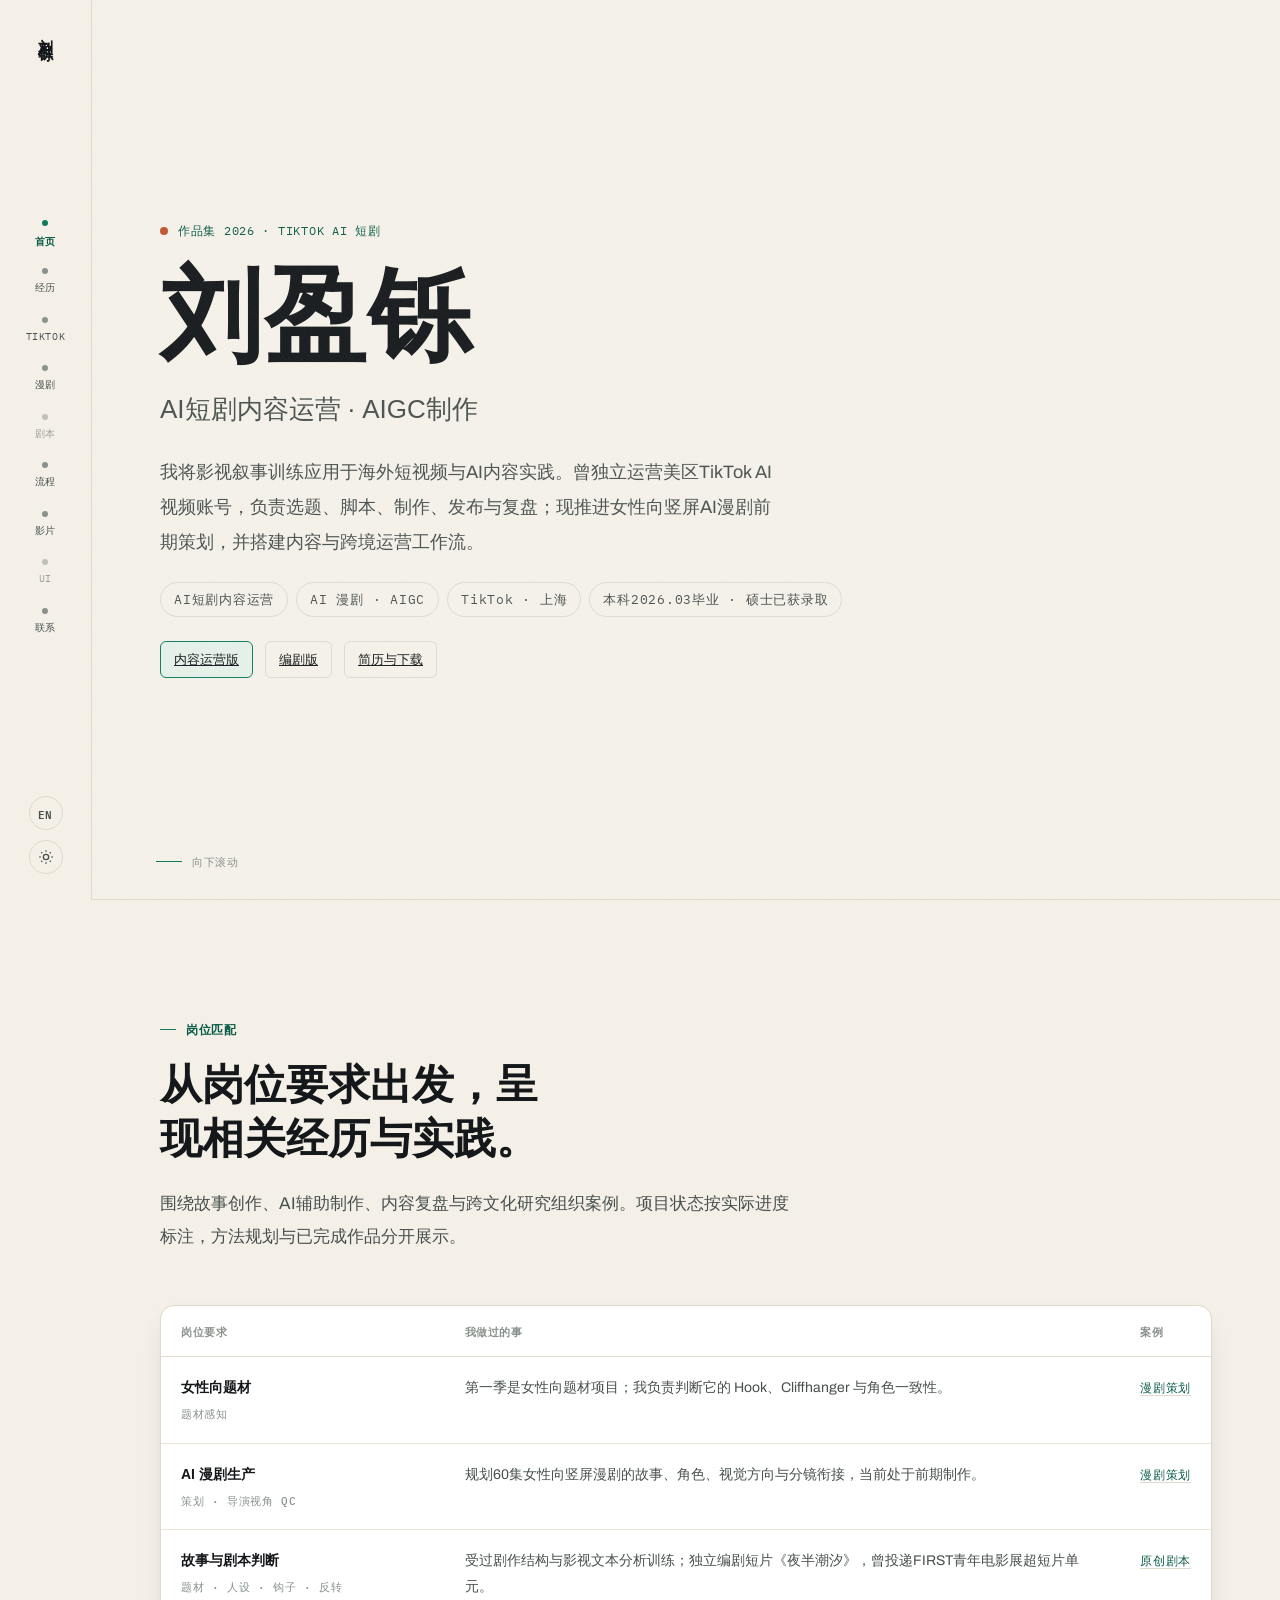
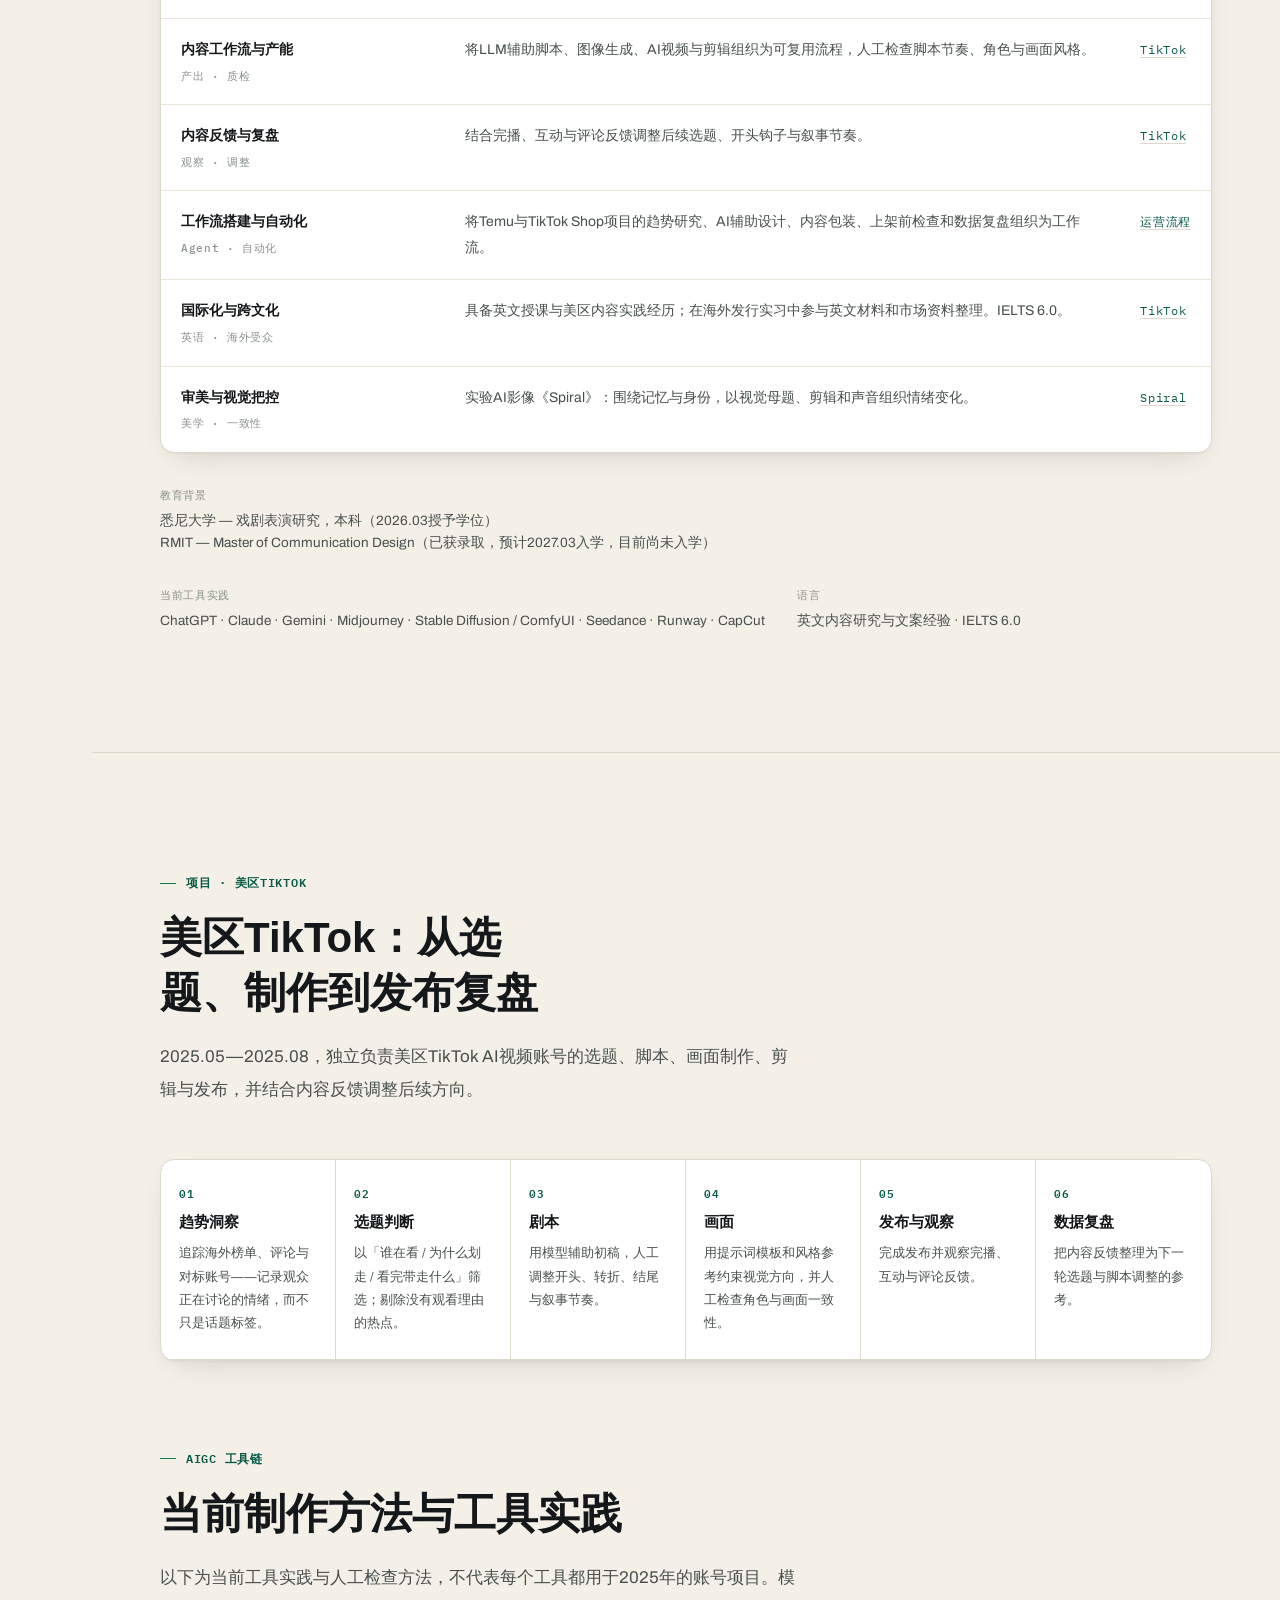
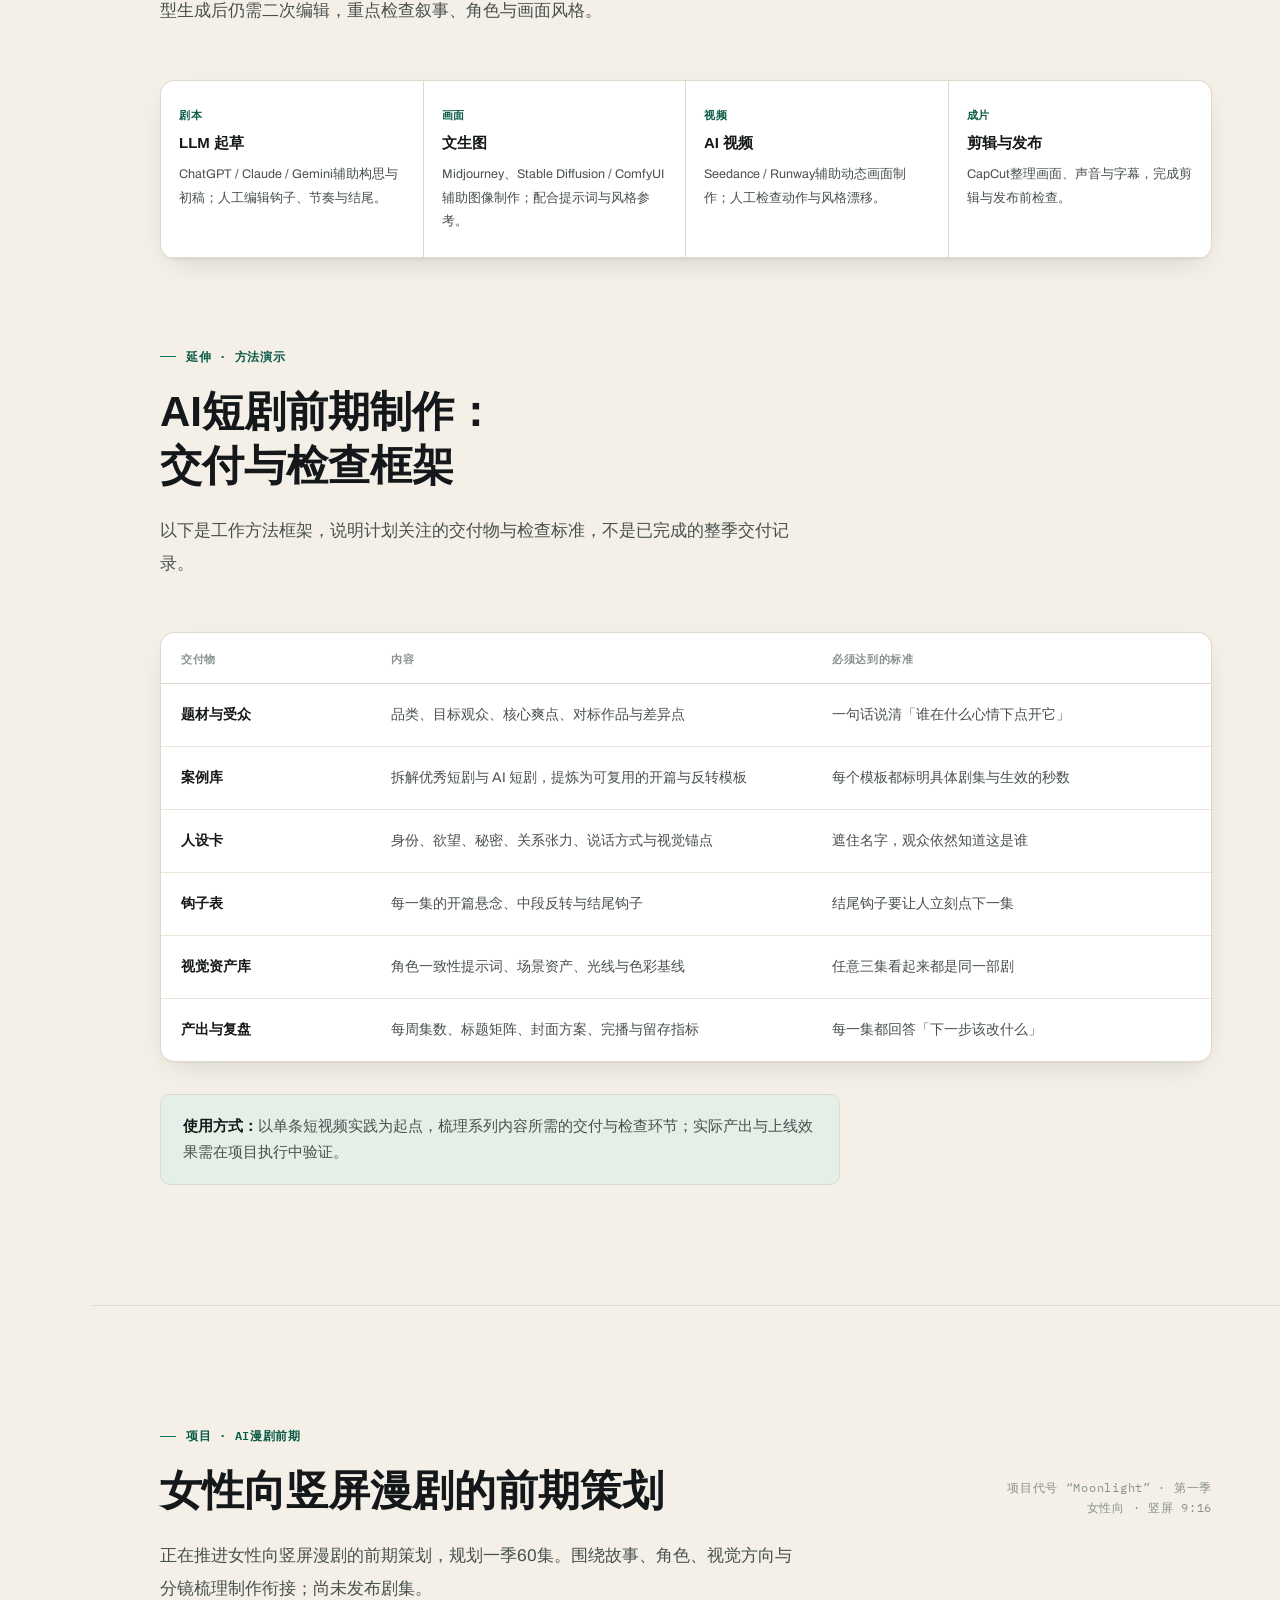
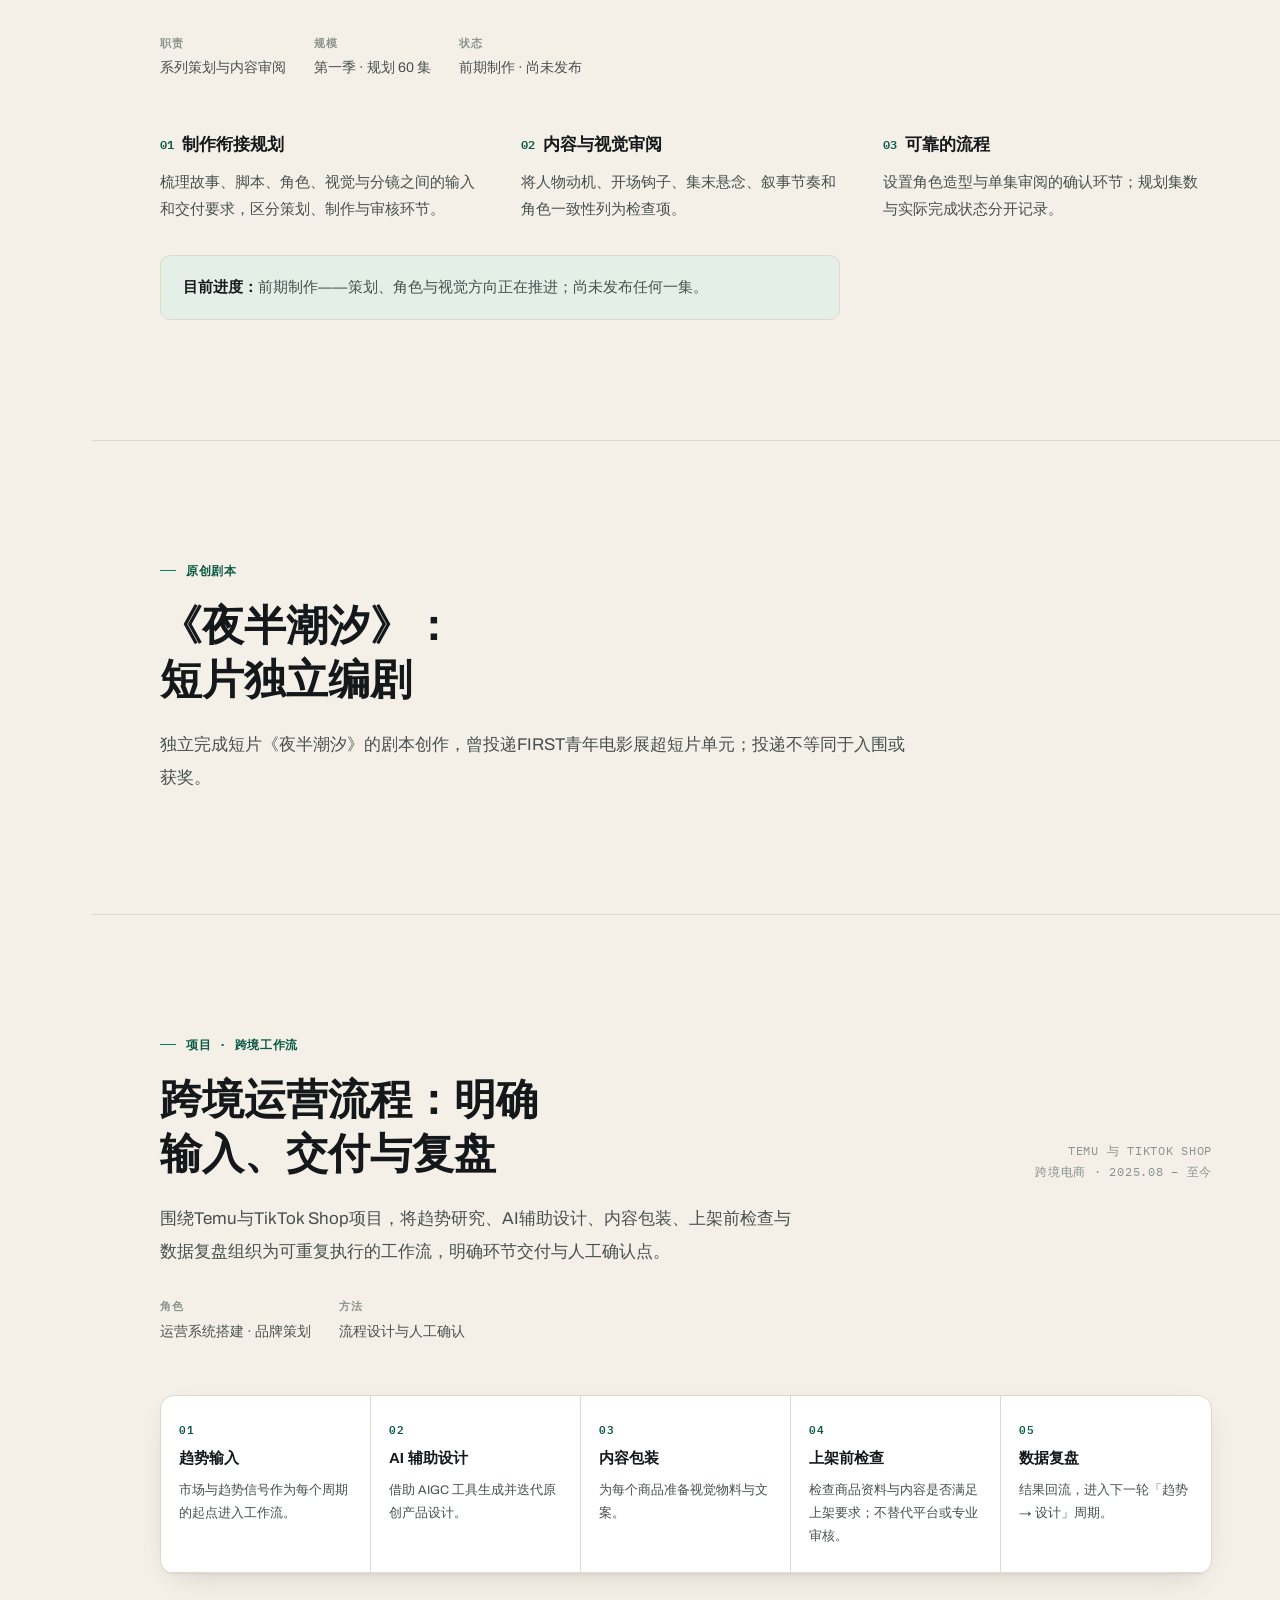
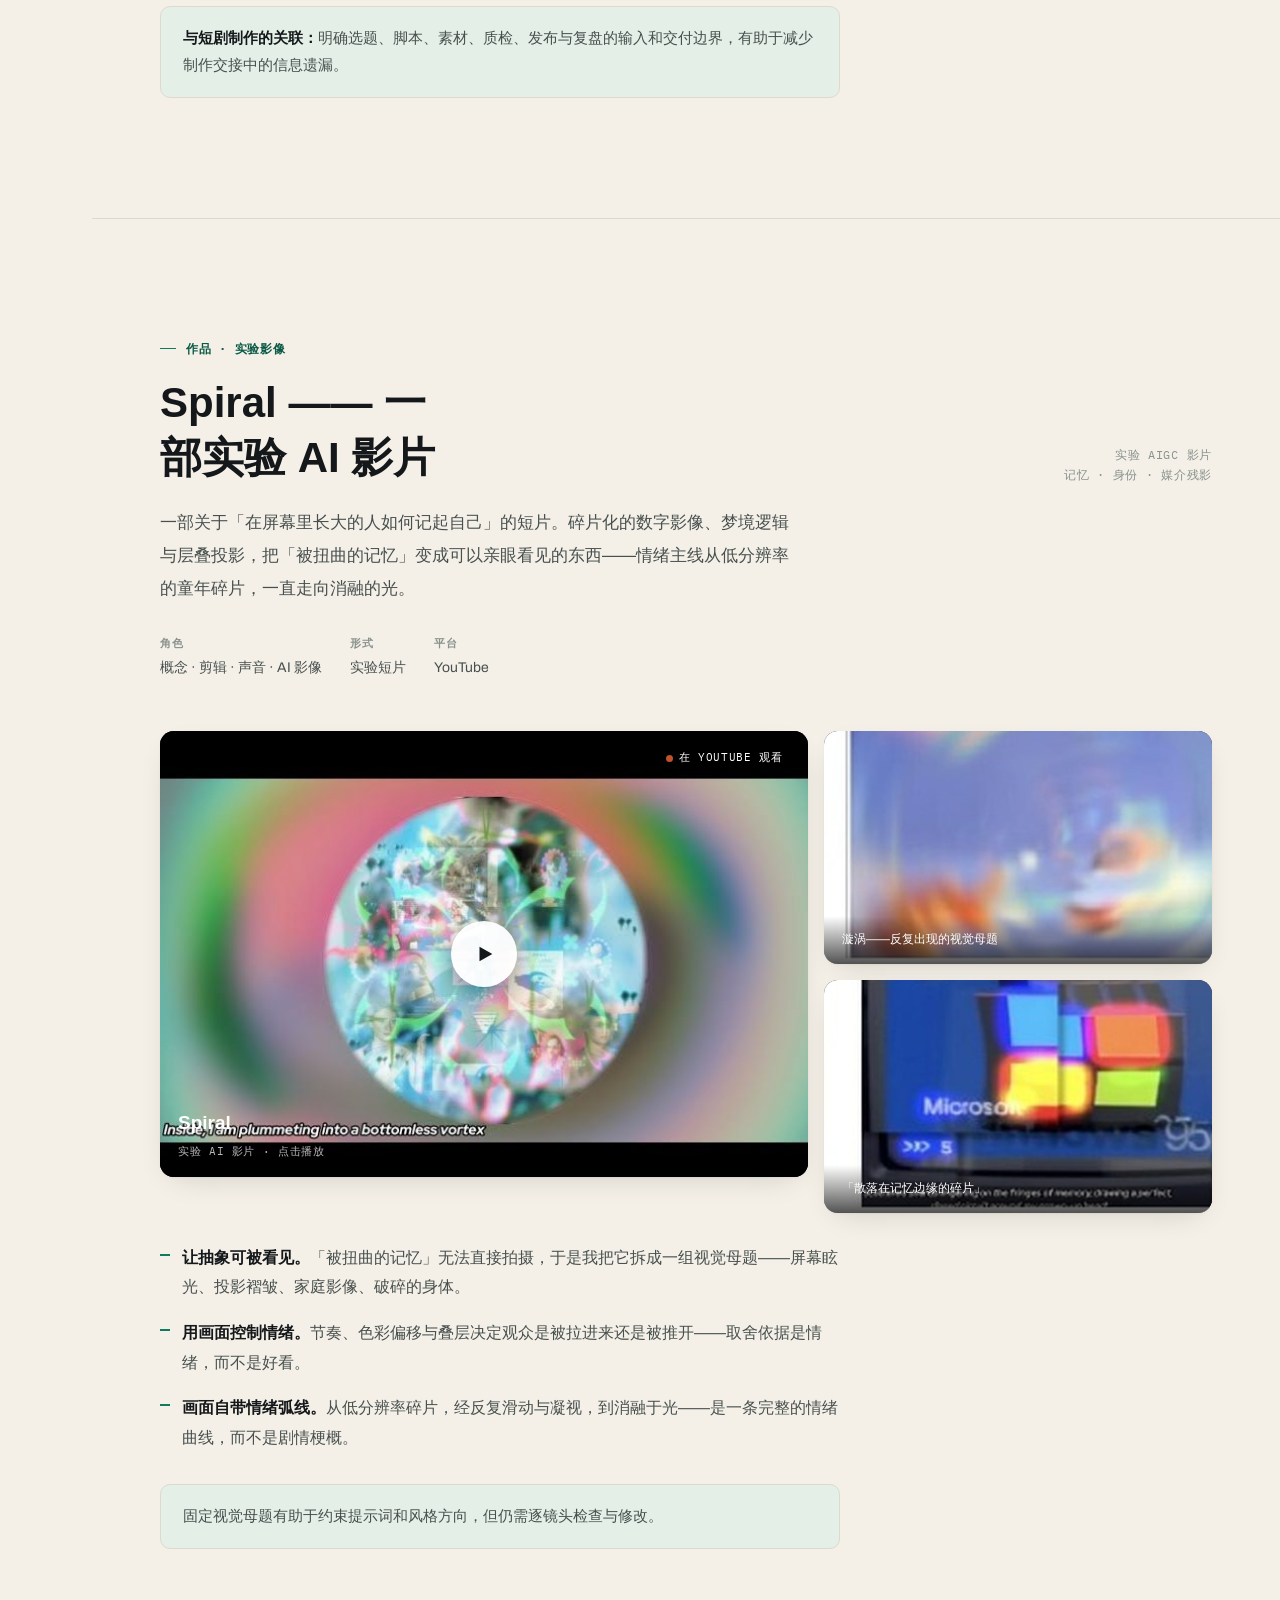
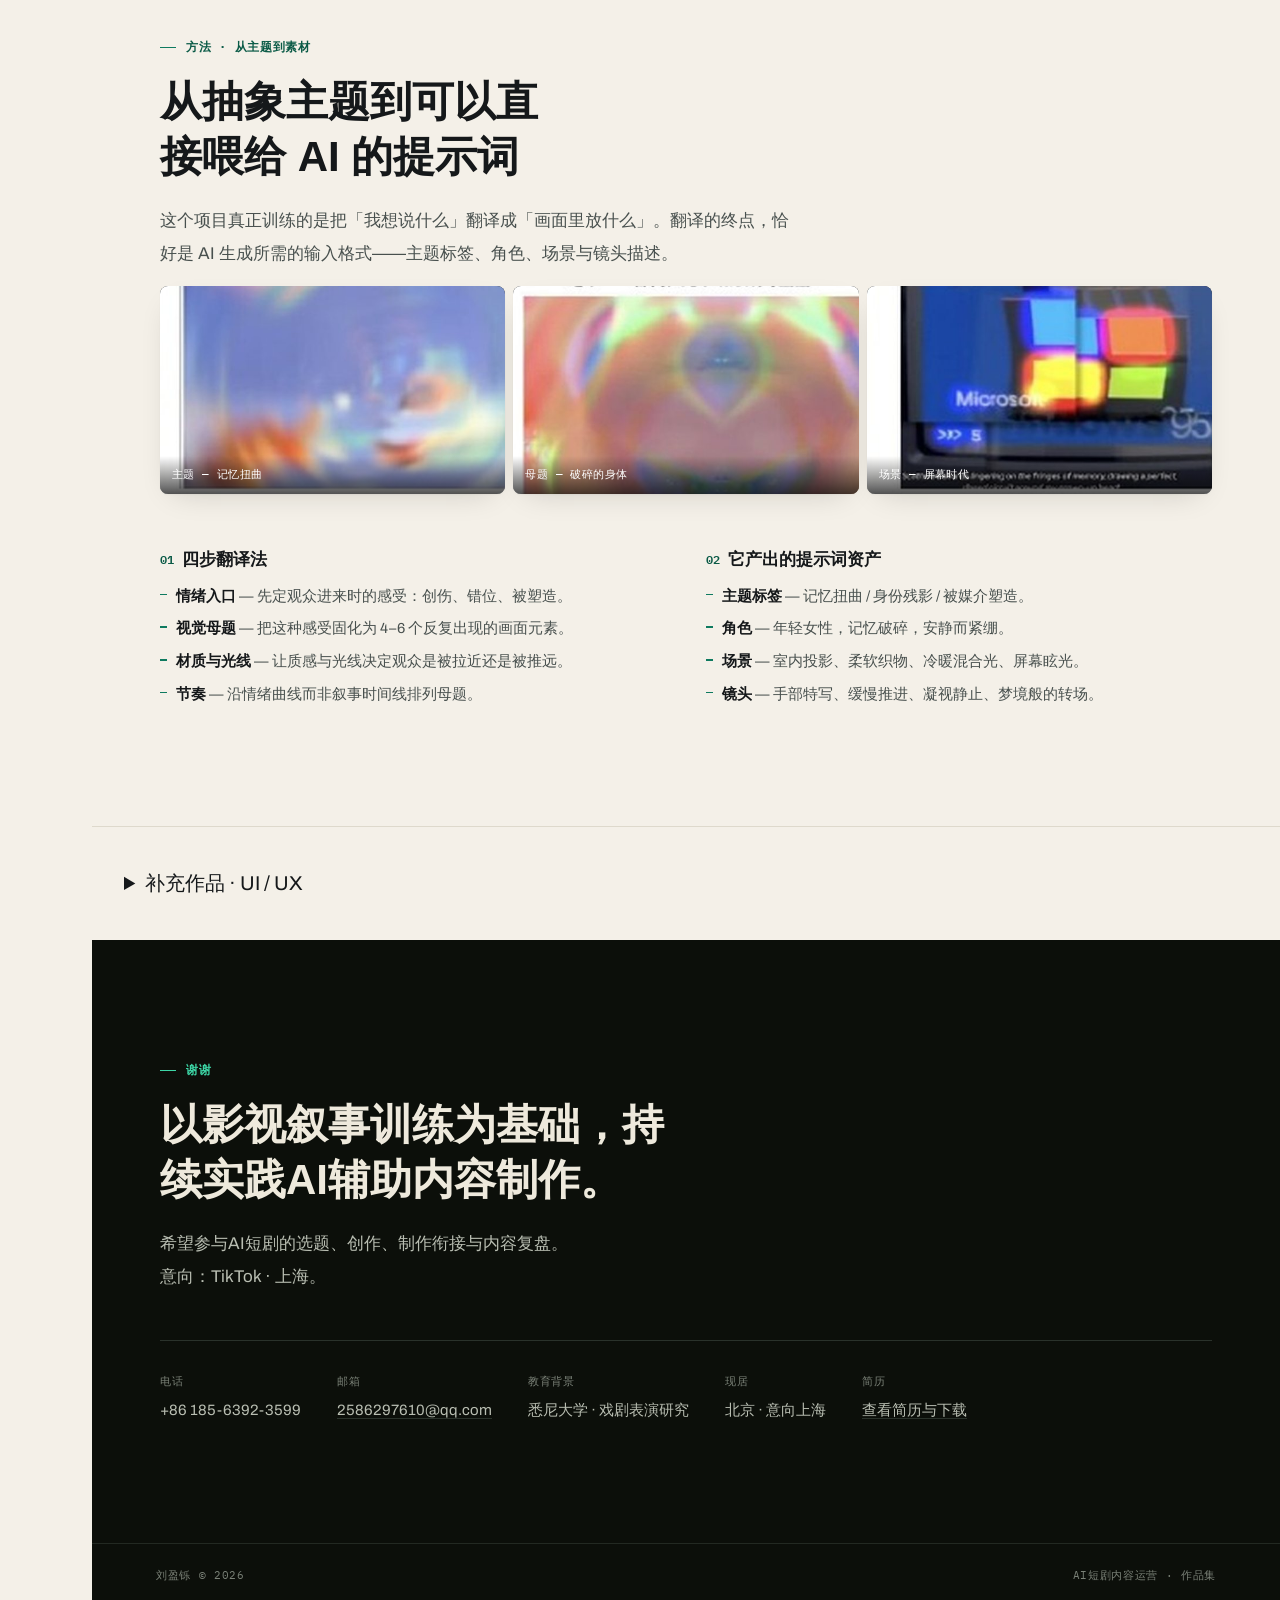
==== commit ad362495: "Complete English resume journeys for both application tracks" ====
--- a/index.html
+++ b/index.html
@@ -388,12 +388,14 @@
 
 /* Publication fixes: focus states, reduced motion, readable fallbacks and role navigation. */
 .role-switch{display:flex;gap:12px;flex-wrap:wrap;margin-top:24px}.role-switch a{padding:8px 13px;border:1px solid var(--line);border-radius:6px;color:var(--ink);font:500 13px/1.5 var(--font-sans, sans-serif)}.role-switch a[aria-current="page"]{background:var(--accent-soft);border-color:var(--accent)}.public-note{font-size:13px;color:var(--ink-soft);border-left:2px solid var(--accent);padding:10px 16px;margin:20px 0}.writing-intro{max-width:760px}.support-fold{padding:40px 0}.support-fold>summary{max-width:1200px;margin:auto;padding:0 32px;cursor:pointer;font-size:20px;color:var(--ink)}.support-fold section{border:0}a:focus-visible,button:focus-visible,summary:focus-visible{outline:3px solid var(--accent);outline-offset:5px}.reveal{opacity:1;transform:none}@media(prefers-reduced-motion:reduce){*,*::before,*::after{animation:none!important;transition:none!important;scroll-behavior:auto!important}}@media(max-width:700px){.role-switch{gap:8px}.role-switch a{font-size:12px}.support-fold>summary{padding:0 20px}}
+
+@media(max-width:860px){.rail-list{min-width:0;overflow-x:auto;overflow-y:hidden;gap:0;justify-content:flex-start;scrollbar-width:none}.rail-list::-webkit-scrollbar{display:none}.rail-list li{flex:none}.rail-list a{min-height:44px;padding:0 10px;justify-content:center;opacity:.8}.rail-list .dot{display:none}.rail-label,:root[lang="zh-CN"] .rail-label{display:block;white-space:nowrap;font-size:11px;letter-spacing:0}.rail-list a.active{opacity:1}.rail-list a.active .rail-label{border-bottom:2px solid var(--accent)}.theme-toggle{width:40px;height:40px;margin-left:6px}.rail-brand{padding-right:6px}.hero{scroll-margin-top:52px}section{scroll-margin-top:64px}}
 </style>
-<link href="https://yingshuoliu2-create.github.io/portfolio-tiktok-2026/" rel="canonical"/><meta content="刘盈铄 — AI短剧内容运营作品集" property="og:title"/><meta content="影视叙事训练、海外内容实践与AI辅助制作。" property="og:description"/><meta content="website" property="og:type"/><meta content="https://yingshuoliu2-create.github.io/portfolio-tiktok-2026/" property="og:url"/></head>
+<link href="https://yingshuoliu2-create.github.io/portfolio-tiktok-2026/" rel="canonical"/><meta content="刘盈铄 — AI短剧内容运营作品集" property="og:title"/><meta content="影视叙事训练、海外内容实践与AI辅助制作。" property="og:description"/><meta content="website" property="og:type"/><meta content="https://yingshuoliu2-create.github.io/portfolio-tiktok-2026/" property="og:url"/><link href="data:image/svg+xml,%3Csvg%20xmlns%3D%22http%3A%2F%2Fwww.w3.org%2F2000%2Fsvg%22%20viewBox%3D%220%200%2064%2064%22%3E%3Crect%20width%3D%2264%22%20height%3D%2264%22%20rx%3D%2212%22%20fill%3D%22%230e7a5f%22%2F%3E%3Ctext%20x%3D%2232%22%20y%3D%2244%22%20text-anchor%3D%22middle%22%20font-family%3D%22serif%22%20font-size%3D%2245%22%20fill%3D%22%23f4f0e8%22%3EI%3C%2Ftext%3E%3C%2Fsvg%3E" rel="icon" type="image/svg+xml"/></head>
 <body>
 <nav aria-label="Section navigation" class="rail">
 <div class="rail-brand" data-i="0">刘盈铄</div>
-<ul class="rail-list"><li><a data-nav="" href="#hero"><span class="dot"></span><span class="rail-label" data-i="nav-hero">首页</span></a></li><li><a data-nav="" href="#overview"><span class="dot"></span><span class="rail-label" data-i="nav-overview">经历</span></a></li><li><a data-nav="" href="#ops"><span class="dot"></span><span class="rail-label" data-i="nav-ops">TikTok</span></a></li><li><a data-nav="" href="#comic"><span class="dot"></span><span class="rail-label" data-i="nav-comic">漫剧</span></a></li><li><a data-nav="" href="#writing"><span class="dot"></span><span class="rail-label" data-i="nav-writing">剧本</span></a></li><li><a data-nav="" href="#agent"><span class="dot"></span><span class="rail-label" data-i="nav-agent">流程</span></a></li><li><a data-nav="" href="#film"><span class="dot"></span><span class="rail-label" data-i="nav-film">影片</span></a></li><li><a data-nav="" href="#ui-support"><span class="dot"></span><span class="rail-label" data-i="nav-ui-support">UI</span></a></li><li><a data-nav="" href="#contact"><span class="dot"></span><span class="rail-label" data-i="nav-contact">联系</span></a></li></ul>
+<ul class="rail-list"><li><a aria-current="location" aria-label="首页" data-nav="" href="#hero" title="首页"><span class="dot"></span><span class="rail-label" data-i="nav-hero">首页</span></a></li><li><a aria-label="经历" data-nav="" href="#overview" title="经历"><span class="dot"></span><span class="rail-label" data-i="nav-overview">经历</span></a></li><li><a aria-label="TikTok" data-nav="" href="#ops" title="TikTok"><span class="dot"></span><span class="rail-label" data-i="nav-ops">TikTok</span></a></li><li><a aria-label="漫剧" data-nav="" href="#comic" title="漫剧"><span class="dot"></span><span class="rail-label" data-i="nav-comic">漫剧</span></a></li><li><a aria-label="剧本" data-nav="" href="#writing" title="剧本"><span class="dot"></span><span class="rail-label" data-i="nav-writing">剧本</span></a></li><li><a aria-label="流程" data-nav="" href="#agent" title="流程"><span class="dot"></span><span class="rail-label" data-i="nav-agent">流程</span></a></li><li><a aria-label="影片" data-nav="" href="#film" title="影片"><span class="dot"></span><span class="rail-label" data-i="nav-film">影片</span></a></li><li><a aria-label="UI" data-nav="" href="#ui-support" title="UI"><span class="dot"></span><span class="rail-label" data-i="nav-ui-support">UI</span></a></li><li><a aria-label="联系" data-nav="" href="#contact" title="联系"><span class="dot"></span><span class="rail-label" data-i="nav-contact">联系</span></a></li></ul>
 <button aria-label="Switch language / 切换语言" class="theme-toggle lang-toggle" id="langToggle" title="中文 / English">EN</button>
 <button aria-label="Toggle theme" class="theme-toggle" id="themeToggle" title="Toggle light / dark">
 <svg fill="none" height="16" stroke="currentColor" stroke-width="2" viewbox="0 0 24 24" width="16"><circle cx="12" cy="12" r="4"></circle><path d="M12 2v2M12 20v2M4.9 4.9l1.4 1.4M17.7 17.7l1.4 1.4M2 12h2M20 12h2M4.9 19.1l1.4-1.4M17.7 6.3l1.4-1.4"></path></svg>
@@ -410,7 +412,7 @@
 <div class="hero-roles">
 <span class="chip" data-i="12">AI短剧内容运营</span><span class="chip" data-i="340">AI 漫剧 · AIGC</span>
 <span class="chip" data-i="13">TikTok · 上海</span>
-<span class="chip" data-i="14">英文研究与文案 · IELTS 6.0</span>
+
 <span class="chip" data-i="15">本科2026.03毕业 · 硕士已获录取</span>
 </div>
 <div class="role-switch"><a aria-current="page" data-i="910" href="./index.html">内容运营版</a><a data-i="911" href="./writer/index.html">编剧版</a><a data-i="912" href="./resume/index.html">简历与下载</a></div></div>
@@ -758,7 +760,7 @@
   var map = {}; links.forEach(function(a){ map[a.getAttribute('href').slice(1)] = a; });
   var sections = Object.keys(map).map(function(id){ return document.getElementById(id); }).filter(Boolean);
   if('IntersectionObserver' in window){
-    var io = new IntersectionObserver(function(es){ es.forEach(function(e){ if(e.isIntersecting){ links.forEach(function(a){a.classList.remove('active');}); var l=map[e.target.id]; if(l)l.classList.add('active'); } }); }, { rootMargin:'-40% 0px -55% 0px' });
+    var io = new IntersectionObserver(function(es){ es.forEach(function(e){ if(e.isIntersecting){ links.forEach(function(a){a.classList.remove('active');a.removeAttribute('aria-current');}); var l=map[e.target.id]; if(l){l.classList.add('active');l.setAttribute('aria-current','location');} } }); }, { rootMargin:'-40% 0px -55% 0px' });
     sections.forEach(function(s){ io.observe(s); });
     var ro = new IntersectionObserver(function(es){ es.forEach(function(e){ if(e.isIntersecting){ e.target.classList.add('in'); ro.unobserve(e.target); } }); }, { threshold:0.12, rootMargin:'0px 0px -60px 0px' });
     document.querySelectorAll('.reveal').forEach(function(el){ ro.observe(el); });
@@ -766,7 +768,7 @@
 })();
 
 (function(){
-  var ZH = {"0": "刘盈铄", "8": "<span class=\"rec\"></span>作品集 2026 · TIKTOK AI 短剧", "9": "刘盈铄", "10": "AI短剧内容运营 · AIGC制作", "11": "我将影视叙事训练应用于海外短视频与AI内容实践。曾独立运营美区TikTok AI视频账号，负责选题、脚本、制作、发布与复盘；现推进女性向竖屏AI漫剧前期策划，并搭建内容与跨境运营工作流。", "12": "AI短剧内容运营", "13": "TikTok · 上海", "14": "英文研究与文案 · IELTS 6.0", "15": "本科2026.03毕业 · 硕士已获录取", "16": "0→2 万", "17": "TikTok 美区 · 1 个月", "18": "单条视频均变现", "19": "分钟级", "20": "单条内容生产周期", "21": "集 AI 漫剧一季规划", "22": "<span class=\"ln\"></span>向下滚动", "23": "岗位匹配", "24": "从岗位要求出发，呈现相关经历与实践。", "25": "围绕故事创作、AI辅助制作、内容复盘与跨文化研究组织案例。项目状态按实际进度标注，方法规划与已完成作品分开展示。", "26": "岗位要求", "27": "我做过的事", "28": "案例", "29": "故事与剧本判断<small>题材 · 人设 · 钩子 · 反转</small>", "30": "受过剧作结构与影视文本分析训练；独立编剧短片《夜半潮汐》，曾投递FIRST青年电影展超短片单元。", "32": "内容工作流与产能<small>产出 · 质检</small>", "33": "将LLM辅助脚本、图像生成、AI视频与剪辑组织为可复用流程，人工检查脚本节奏、角色与画面风格。", "34": "内容反馈与复盘<small>观察 · 调整</small>", "35": "结合完播、互动与评论反馈调整后续选题、开头钩子与叙事节奏。", "36": "工作流搭建与自动化<small>Agent · 自动化</small>", "37": "将Temu与TikTok Shop项目的趋势研究、AI辅助设计、内容包装、上架前检查和数据复盘组织为工作流。", "39": "国际化与跨文化<small>英语 · 海外受众</small>", "40": "具备英文授课与美区内容实践经历；在海外发行实习中参与英文材料和市场资料整理。IELTS 6.0。", "41": "审美与视觉把控<small>美学 · 一致性</small>", "42": "实验AI影像《Spiral》：围绕记忆与身份，以视觉母题、剪辑和声音组织情绪变化。", "44": "<span>教育背景</span>悉尼大学 — 戏剧表演研究，本科（2026.03授予学位）<br>RMIT — Master of Communication Design（已获录取，预计2027.03入学，目前尚未入学）", "45": "<span>当前工具实践</span>ChatGPT · Claude · Gemini · Midjourney · Stable Diffusion / ComfyUI · Seedance · Runway · CapCut", "46": "<span>语言</span>英文内容研究与文案经验 · IELTS 6.0", "47": "项目 · 美区TikTok", "48": "美区TikTok：从选题、制作到发布复盘", "49": "2025.05—2025.08，独立负责美区TikTok AI视频账号的选题、脚本、画面制作、剪辑与发布，并结合内容反馈调整后续方向。", "50": "1 个月粉丝增长（美区）", "51": "单条视频平均变现", "52": "单条生产周期（原先需数小时）", "53": "趋势洞察", "54": "追踪海外榜单、评论与对标账号——记录观众正在讨论的情绪，而不只是话题标签。", "55": "选题判断", "56": "以「谁在看 / 为什么划走 / 看完带走什么」筛选；剔除没有观看理由的热点。", "57": "剧本", "58": "用模型辅助初稿，人工调整开头、转折、结尾与叙事节奏。", "59": "画面", "60": "用提示词模板和风格参考约束视觉方向，并人工检查角色与画面一致性。", "61": "发布与观察", "62": "完成发布并观察完播、互动与评论反馈。", "63": "数据复盘", "64": "把内容反馈整理为下一轮选题与脚本调整的参考。", "65": "AIGC 工具链", "66": "当前制作方法与工具实践", "67": "以下为当前工具实践与人工检查方法，不代表每个工具都用于2025年的账号项目。模型生成后仍需二次编辑，重点检查叙事、角色与画面风格。", "68": "剧本", "69": "LLM 起草", "70": "ChatGPT / Claude / Gemini辅助构思与初稿；人工编辑钩子、节奏与结尾。", "71": "画面", "72": "文生图", "73": "Midjourney、Stable Diffusion / ComfyUI辅助图像制作；配合提示词与风格参考。", "74": "视频", "75": "AI 视频", "76": "Seedance / Runway辅助动态画面制作；人工检查动作与风格漂移。", "77": "成片", "78": "剪辑与发布", "79": "CapCut整理画面、声音与字幕，完成剪辑与发布前检查。", "80": "延伸 · 方法演示", "81": "AI短剧前期制作：交付与检查框架", "82": "以下是工作方法框架，说明计划关注的交付物与检查标准，不是已完成的整季交付记录。", "83": "交付物", "84": "内容", "85": "必须达到的标准", "86": "题材与受众", "87": "品类、目标观众、核心爽点、对标作品与差异点", "88": "一句话说清「谁在什么心情下点开它」", "89": "案例库", "90": "拆解优秀短剧与 AI 短剧，提炼为可复用的开篇与反转模板", "91": "每个模板都标明具体剧集与生效的秒数", "92": "人设卡", "93": "身份、欲望、秘密、关系张力、说话方式与视觉锚点", "94": "遮住名字，观众依然知道这是谁", "95": "钩子表", "96": "每一集的开篇悬念、中段反转与结尾钩子", "97": "结尾钩子要让人立刻点下一集", "98": "视觉资产库", "99": "角色一致性提示词、场景资产、光线与色彩基线", "100": "任意三集看起来都是同一部剧", "101": "产出与复盘", "102": "每周集数、标题矩阵、封面方案、完播与留存指标", "103": "每一集都回答「下一步该改什么」", "104": "<b>使用方式：</b>以单条短视频实践为起点，梳理系列内容所需的交付与检查环节；实际产出与上线效果需在项目执行中验证。", "105": "项目 · 跨境工作流", "106": "跨境运营流程：明确输入、交付与复盘", "107": "TEMU 与 TIKTOK SHOP<br/>跨境电商 · 2025.08 – 至今", "108": "围绕Temu与TikTok Shop项目，将趋势研究、AI辅助设计、内容包装、上架前检查与数据复盘组织为可重复执行的工作流，明确环节交付与人工确认点。", "109": "<b>角色</b>运营系统搭建 · 品牌策划", "110": "<b>方法</b>流程设计与人工确认", "111": "趋势输入", "112": "市场与趋势信号作为每个周期的起点进入工作流。", "113": "AI 辅助设计", "114": "借助 AIGC 工具生成并迭代原创产品设计。", "115": "内容包装", "116": "为每个商品准备视觉物料与文案。", "117": "上架前检查", "118": "检查商品资料与内容是否满足上架要求；不替代平台或专业审核。", "119": "结果回流，进入下一轮「趋势 → 设计」周期。", "120": "款原创设计（主导）", "121": "视觉物料产出效率", "122": "店铺月均 GMV", "129": "<b>与短剧制作的关联：</b>明确选题、脚本、素材、质检、发布与复盘的输入和交付边界，有助于减少制作交接中的信息遗漏。", "130": "作品 · 实验影像", "131": "Spiral —— 一部实验 AI 影片", "132": "实验 AIGC 影片<br/>记忆 · 身份 · 媒介残影", "133": "一部关于「在屏幕里长大的人如何记起自己」的短片。碎片化的数字影像、梦境逻辑与层叠投影，把「被扭曲的记忆」变成可以亲眼看见的东西——情绪主线从低分辨率的童年碎片，一直走向消融的光。", "134": "<b>角色</b>概念 · 剪辑 · 声音 · AI 影像", "135": "<b>形式</b>实验短片", "136": "<b>平台</b>YouTube", "137": "<i></i>在 YOUTUBE 观看", "138": "Spiral", "139": "实验 AI 影片 · 点击播放", "140": "漩涡——反复出现的视觉母题", "141": "「散落在记忆边缘的碎片」", "142": "<b>让抽象可被看见。</b>「被扭曲的记忆」无法直接拍摄，于是我把它拆成一组视觉母题——屏幕眩光、投影褶皱、家庭影像、破碎的身体。", "143": "<b>用画面控制情绪。</b>节奏、色彩偏移与叠层决定观众是被拉进来还是被推开——取舍依据是情绪，而不是好看。", "144": "<b>画面自带情绪弧线。</b>从低分辨率碎片，经反复滑动与凝视，到消融于光——是一条完整的情绪曲线，而不是剧情梗概。", "145": "固定视觉母题有助于约束提示词和风格方向，但仍需逐镜头检查与修改。", "146": "方法 · 从主题到素材", "147": "从抽象主题到可以直接喂给 AI 的提示词", "148": "这个项目真正训练的是把「我想说什么」翻译成「画面里放什么」。翻译的终点，恰好是 AI 生成所需的输入格式——主题标签、角色、场景与镜头描述。", "149": "主题 — 记忆扭曲", "150": "母题 — 破碎的身体", "151": "场景 — 屏幕时代", "152": "<i>01</i>四步翻译法", "153": "<b>情绪入口</b> — 先定观众进来时的感受：创伤、错位、被塑造。", "154": "<b>视觉母题</b> — 把这种感受固化为 4–6 个反复出现的画面元素。", "155": "<b>材质与光线</b> — 让质感与光线决定观众是被拉近还是被推远。", "156": "<b>节奏</b> — 沿情绪曲线而非叙事时间线排列母题。", "157": "<i>02</i>它产出的提示词资产", "158": "<b>主题标签</b> — 记忆扭曲 / 身份残影 / 被媒介塑造。", "159": "<b>角色</b> — 年轻女性，记忆破碎，安静而紧绷。", "160": "<b>场景</b> — 室内投影、柔软织物、冷暖混合光、屏幕眩光。", "161": "<b>镜头</b> — 手部特写、缓慢推进、凝视静止、梦境般的转场。", "162": "补充 · UI设计", "163": "FateWear", "164": "UI / UX<br/>推荐驱动的移动产品", "165": "一款把抽象兴趣标签翻译成每日穿搭建议、幸运色与单品推荐的娱乐向 App。真正的问题不在于体系「准不准」，而在于如何把一套复杂的象征体系，变成用户三秒读懂、并愿意照做的推荐。", "166": "<b>角色</b>用户研究 · 信息架构 · 交互与视觉", "167": "<b>产出</b>访谈 · 人物画像与旅程 · 用户流程 · 高保真 UI", "168": "<b>用户研究。</b>通过访谈梳理用户从抽象兴趣标签到具体穿搭选择的理解障碍，并将发现转化为界面与反馈机制的设计问题。", "169": "<b>设计一件仪器，而不是算命。</b>界面被刻意做成精密工具——能量分布、匹配度评分、每日报告——把一种文化兴趣驱动的穿搭思路，呈现为透明、可解释的推荐（仅供娱乐，不作任何功效承诺）。", "170": "<b>反馈流程设计。</b>输入、画像、建议、单品选择与反馈组成概念流程；界面数值为示意，不代表实际推荐效果。", "171": "过程 · 从研究到流程", "172": "从访谈到推荐流程概念", "173": "将用户动机、信息结构与反馈环节组织为可理解的产品流程。此案例作为用户研究与界面设计的补充。", "174": "洞察", "175": "访谈关注用户如何理解建议、做出选择，以及希望获得什么反馈。", "176": "机制", "177": "将兴趣标签映射为色彩、材质与单品建议，用界面说明推荐逻辑；仅供娱乐。", "178": "可延展的形态", "179": "同一套机制可以变成互动测试、短视频系列、创作者共创选题，或电商的选品与内容包装。", "180": "UI · 界面与系统", "181": "高保真界面与设计系统", "182": "核心页面", "183": "引导页 · 出生信息输入 · 每日能量面板 · 风格偏好 · 单品推荐 · 详情与反馈", "184": "组件语言", "185": "匹配度环 · 日历能量点 · 五行雷达 · 商品卡片 · 主操作按钮", "186": "色彩逻辑", "187": "高饱和主色对应五行以区分能量类型；中性底色保证信息易扫读", "188": "先扫读原则", "189": "用户早晨只有几秒——今日建议、幸运色与匹配度都在首屏可读", "190": "谢谢", "191": "以影视叙事训练为基础，持续实践AI辅助内容制作。", "192": "希望参与AI短剧的选题、创作、制作衔接与内容复盘。<br>意向：TikTok · 上海。", "193": "<span>电话</span>+86 185-6392-3599", "194": "邮箱", "196": "<span>教育背景</span>悉尼大学 · 戏剧表演研究", "197": "<span>现居</span>北京 · 意向上海", "198": "简历", "199": "查看简历与下载", "200": "刘盈铄 © 2026", "201": "AI短剧内容运营 · 作品集", "340": "AI 漫剧 · AIGC", "350": "首页", "351": "匹配", "352": "漫剧", "353": "运营", "354": "Agent", "355": "影片", "356": "UI", "357": "联系", "500": "原创剧本", "501": "TikTok", "502": "TikTok", "503": "运营流程", "504": "TikTok", "505": "Spiral", "360": "AI 漫剧生产<small>策划 · 导演视角 QC</small>", "361": "规划60集女性向竖屏漫剧的故事、角色、视觉方向与分镜衔接，当前处于前期制作。", "362": "漫剧策划", "363": "女性向题材<small>题材感知</small>", "364": "第一季是女性向题材项目；我负责判断它的 Hook、Cliffhanger 与角色一致性。", "380": "项目 · AI漫剧前期", "381": "女性向竖屏漫剧的前期策划", "382": "项目代号 “Moonlight” · 第一季<br/>女性向 · 竖屏 9:16", "383": "正在推进女性向竖屏漫剧的前期策划，规划一季60集。围绕故事、角色、视觉方向与分镜梳理制作衔接；尚未发布剧集。", "384": "<b>职责</b>系列策划与内容审阅", "385": "<b>规模</b>第一季 · 规划 60 集", "386": "<b>状态</b>前期制作 · 尚未发布", "391": "<i>01</i>制作衔接规划", "392": "梳理故事、脚本、角色、视觉与分镜之间的输入和交付要求，区分策划、制作与审核环节。", "393": "<i>02</i>内容与视觉审阅", "394": "将人物动机、开场钩子、集末悬念、叙事节奏和角色一致性列为检查项。", "395": "<i>03</i>可靠的流程", "396": "设置角色造型与单集审阅的确认环节；规划集数与实际完成状态分开记录。", "397": "<b>目前进度：</b>前期制作——策划、角色与视觉方向正在推进；尚未发布任何一集。", "520": "示意性概念界面——数值均为示例数据；仅供娱乐。", "195": "2586297610@qq.com", "901": "补充作品 · UI / UX", "902": "原创剧本", "903": "《夜半潮汐》：短片独立编剧", "904": "独立完成短片《夜半潮汐》的剧本创作，曾投递FIRST青年电影展超短片单元；投递不等同于入围或获奖。", "nav-hero": "首页", "nav-overview": "经历", "nav-ops": "TikTok", "nav-comic": "漫剧", "nav-writing": "剧本", "nav-agent": "流程", "nav-film": "影片", "nav-ui-support": "UI", "nav-contact": "联系", "910": "内容运营版", "911": "编剧版", "912": "简历与下载"};
+  var ZH = {"0": "刘盈铄", "8": "<span class=\"rec\"></span>作品集 2026 · TIKTOK AI 短剧", "9": "刘盈铄", "10": "AI短剧内容运营 · AIGC制作", "11": "我将影视叙事训练应用于海外短视频与AI内容实践。曾独立运营美区TikTok AI视频账号，负责选题、脚本、制作、发布与复盘；现推进女性向竖屏AI漫剧前期策划，并搭建内容与跨境运营工作流。", "12": "AI短剧内容运营", "13": "TikTok · 上海", "14": "英文研究与文案 · IELTS 6.0", "15": "本科2026.03毕业 · 硕士已获录取", "22": "<span class=\"ln\"></span>向下滚动", "23": "岗位匹配", "24": "从岗位要求出发，呈现相关经历与实践。", "25": "围绕故事创作、AI辅助制作、内容复盘与跨文化研究组织案例。项目状态按实际进度标注，方法规划与已完成作品分开展示。", "26": "岗位要求", "27": "我做过的事", "28": "案例", "29": "故事与剧本判断<small>题材 · 人设 · 钩子 · 反转</small>", "30": "受过剧作结构与影视文本分析训练；独立编剧短片《夜半潮汐》，曾投递FIRST青年电影展超短片单元。", "32": "内容工作流与产能<small>产出 · 质检</small>", "33": "将LLM辅助脚本、图像生成、AI视频与剪辑组织为可复用流程，人工检查脚本节奏、角色与画面风格。", "34": "内容反馈与复盘<small>观察 · 调整</small>", "35": "结合完播、互动与评论反馈调整后续选题、开头钩子与叙事节奏。", "36": "工作流搭建与自动化<small>Agent · 自动化</small>", "37": "将Temu与TikTok Shop项目的趋势研究、AI辅助设计、内容包装、上架前检查和数据复盘组织为工作流。", "39": "国际化与跨文化<small>英语 · 海外受众</small>", "40": "具备英文授课与美区内容实践经历；在海外发行实习中参与英文材料和市场资料整理。IELTS 6.0。", "41": "审美与视觉把控<small>美学 · 一致性</small>", "42": "实验AI影像《Spiral》：围绕记忆与身份，以视觉母题、剪辑和声音组织情绪变化。", "44": "<span>教育背景</span>悉尼大学 — 戏剧表演研究，本科（2026.03授予学位）<br>RMIT — Master of Communication Design（已获录取，预计2027.03入学，目前尚未入学）", "45": "<span>当前工具实践</span>ChatGPT · Claude · Gemini · Midjourney · Stable Diffusion / ComfyUI · Seedance · Runway · CapCut", "46": "<span>语言</span>英文内容研究与文案经验 · IELTS 6.0", "47": "项目 · 美区TikTok", "48": "美区TikTok：从选题、制作到发布复盘", "49": "2025.05—2025.08，独立负责美区TikTok AI视频账号的选题、脚本、画面制作、剪辑与发布，并结合内容反馈调整后续方向。", "53": "趋势洞察", "54": "追踪海外榜单、评论与对标账号——记录观众正在讨论的情绪，而不只是话题标签。", "55": "选题判断", "56": "以「谁在看 / 为什么划走 / 看完带走什么」筛选；剔除没有观看理由的热点。", "57": "剧本", "58": "用模型辅助初稿，人工调整开头、转折、结尾与叙事节奏。", "59": "画面", "60": "用提示词模板和风格参考约束视觉方向，并人工检查角色与画面一致性。", "61": "发布与观察", "62": "完成发布并观察完播、互动与评论反馈。", "63": "数据复盘", "64": "把内容反馈整理为下一轮选题与脚本调整的参考。", "65": "AIGC 工具链", "66": "当前制作方法与工具实践", "67": "以下为当前工具实践与人工检查方法，不代表每个工具都用于2025年的账号项目。模型生成后仍需二次编辑，重点检查叙事、角色与画面风格。", "68": "剧本", "69": "LLM 起草", "70": "ChatGPT / Claude / Gemini辅助构思与初稿；人工编辑钩子、节奏与结尾。", "71": "画面", "72": "文生图", "73": "Midjourney、Stable Diffusion / ComfyUI辅助图像制作；配合提示词与风格参考。", "74": "视频", "75": "AI 视频", "76": "Seedance / Runway辅助动态画面制作；人工检查动作与风格漂移。", "77": "成片", "78": "剪辑与发布", "79": "CapCut整理画面、声音与字幕，完成剪辑与发布前检查。", "80": "延伸 · 方法演示", "81": "AI短剧前期制作：交付与检查框架", "82": "以下是工作方法框架，说明计划关注的交付物与检查标准，不是已完成的整季交付记录。", "83": "交付物", "84": "内容", "85": "必须达到的标准", "86": "题材与受众", "87": "品类、目标观众、核心爽点、对标作品与差异点", "88": "一句话说清「谁在什么心情下点开它」", "89": "案例库", "90": "拆解优秀短剧与 AI 短剧，提炼为可复用的开篇与反转模板", "91": "每个模板都标明具体剧集与生效的秒数", "92": "人设卡", "93": "身份、欲望、秘密、关系张力、说话方式与视觉锚点", "94": "遮住名字，观众依然知道这是谁", "95": "钩子表", "96": "每一集的开篇悬念、中段反转与结尾钩子", "97": "结尾钩子要让人立刻点下一集", "98": "视觉资产库", "99": "角色一致性提示词、场景资产、光线与色彩基线", "100": "任意三集看起来都是同一部剧", "101": "产出与复盘", "102": "每周集数、标题矩阵、封面方案、完播与留存指标", "103": "每一集都回答「下一步该改什么」", "104": "<b>使用方式：</b>以单条短视频实践为起点，梳理系列内容所需的交付与检查环节；实际产出与上线效果需在项目执行中验证。", "105": "项目 · 跨境工作流", "106": "跨境运营流程：明确输入、交付与复盘", "107": "TEMU 与 TIKTOK SHOP<br/>跨境电商 · 2025.08 – 至今", "108": "围绕Temu与TikTok Shop项目，将趋势研究、AI辅助设计、内容包装、上架前检查与数据复盘组织为可重复执行的工作流，明确环节交付与人工确认点。", "109": "<b>角色</b>运营系统搭建 · 品牌策划", "110": "<b>方法</b>流程设计与人工确认", "111": "趋势输入", "112": "市场与趋势信号作为每个周期的起点进入工作流。", "113": "AI 辅助设计", "114": "借助 AIGC 工具生成并迭代原创产品设计。", "115": "内容包装", "116": "为每个商品准备视觉物料与文案。", "117": "上架前检查", "118": "检查商品资料与内容是否满足上架要求；不替代平台或专业审核。", "119": "结果回流，进入下一轮「趋势 → 设计」周期。", "129": "<b>与短剧制作的关联：</b>明确选题、脚本、素材、质检、发布与复盘的输入和交付边界，有助于减少制作交接中的信息遗漏。", "130": "作品 · 实验影像", "131": "Spiral —— 一部实验 AI 影片", "132": "实验 AIGC 影片<br/>记忆 · 身份 · 媒介残影", "133": "一部关于「在屏幕里长大的人如何记起自己」的短片。碎片化的数字影像、梦境逻辑与层叠投影，把「被扭曲的记忆」变成可以亲眼看见的东西——情绪主线从低分辨率的童年碎片，一直走向消融的光。", "134": "<b>角色</b>概念 · 剪辑 · 声音 · AI 影像", "135": "<b>形式</b>实验短片", "136": "<b>平台</b>YouTube", "137": "<i></i>在 YOUTUBE 观看", "138": "Spiral", "139": "实验 AI 影片 · 点击播放", "140": "漩涡——反复出现的视觉母题", "141": "「散落在记忆边缘的碎片」", "142": "<b>让抽象可被看见。</b>「被扭曲的记忆」无法直接拍摄，于是我把它拆成一组视觉母题——屏幕眩光、投影褶皱、家庭影像、破碎的身体。", "143": "<b>用画面控制情绪。</b>节奏、色彩偏移与叠层决定观众是被拉进来还是被推开——取舍依据是情绪，而不是好看。", "144": "<b>画面自带情绪弧线。</b>从低分辨率碎片，经反复滑动与凝视，到消融于光——是一条完整的情绪曲线，而不是剧情梗概。", "145": "固定视觉母题有助于约束提示词和风格方向，但仍需逐镜头检查与修改。", "146": "方法 · 从主题到素材", "147": "从抽象主题到可以直接喂给 AI 的提示词", "148": "这个项目真正训练的是把「我想说什么」翻译成「画面里放什么」。翻译的终点，恰好是 AI 生成所需的输入格式——主题标签、角色、场景与镜头描述。", "149": "主题 — 记忆扭曲", "150": "母题 — 破碎的身体", "151": "场景 — 屏幕时代", "152": "<i>01</i>四步翻译法", "153": "<b>情绪入口</b> — 先定观众进来时的感受：创伤、错位、被塑造。", "154": "<b>视觉母题</b> — 把这种感受固化为 4–6 个反复出现的画面元素。", "155": "<b>材质与光线</b> — 让质感与光线决定观众是被拉近还是被推远。", "156": "<b>节奏</b> — 沿情绪曲线而非叙事时间线排列母题。", "157": "<i>02</i>它产出的提示词资产", "158": "<b>主题标签</b> — 记忆扭曲 / 身份残影 / 被媒介塑造。", "159": "<b>角色</b> — 年轻女性，记忆破碎，安静而紧绷。", "160": "<b>场景</b> — 室内投影、柔软织物、冷暖混合光、屏幕眩光。", "161": "<b>镜头</b> — 手部特写、缓慢推进、凝视静止、梦境般的转场。", "162": "补充 · UI设计", "163": "FateWear", "164": "UI / UX<br/>推荐驱动的移动产品", "165": "一款把抽象兴趣标签翻译成每日穿搭建议、幸运色与单品推荐的娱乐向 App。真正的问题不在于体系「准不准」，而在于如何把一套复杂的象征体系，变成用户三秒读懂、并愿意照做的推荐。", "166": "<b>角色</b>用户研究 · 信息架构 · 交互与视觉", "167": "<b>产出</b>访谈 · 人物画像与旅程 · 用户流程 · 高保真 UI", "168": "<b>用户研究。</b>通过访谈梳理用户从抽象兴趣标签到具体穿搭选择的理解障碍，并将发现转化为界面与反馈机制的设计问题。", "169": "<b>设计一件仪器，而不是算命。</b>界面被刻意做成精密工具——能量分布、匹配度评分、每日报告——把一种文化兴趣驱动的穿搭思路，呈现为透明、可解释的推荐（仅供娱乐，不作任何功效承诺）。", "170": "<b>反馈流程设计。</b>输入、画像、建议、单品选择与反馈组成概念流程；界面数值为示意，不代表实际推荐效果。", "171": "过程 · 从研究到流程", "172": "从访谈到推荐流程概念", "173": "将用户动机、信息结构与反馈环节组织为可理解的产品流程。此案例作为用户研究与界面设计的补充。", "174": "洞察", "175": "访谈关注用户如何理解建议、做出选择，以及希望获得什么反馈。", "176": "机制", "177": "将兴趣标签映射为色彩、材质与单品建议，用界面说明推荐逻辑；仅供娱乐。", "178": "可延展的形态", "179": "同一套机制可以变成互动测试、短视频系列、创作者共创选题，或电商的选品与内容包装。", "180": "UI · 界面与系统", "181": "高保真界面与设计系统", "182": "核心页面", "183": "引导页 · 出生信息输入 · 每日能量面板 · 风格偏好 · 单品推荐 · 详情与反馈", "184": "组件语言", "185": "匹配度环 · 日历能量点 · 五行雷达 · 商品卡片 · 主操作按钮", "186": "色彩逻辑", "187": "高饱和主色对应五行以区分能量类型；中性底色保证信息易扫读", "188": "先扫读原则", "189": "用户早晨只有几秒——今日建议、幸运色与匹配度都在首屏可读", "190": "谢谢", "191": "以影视叙事训练为基础，持续实践AI辅助内容制作。", "192": "希望参与AI短剧的选题、创作、制作衔接与内容复盘。<br>意向：TikTok · 上海。", "193": "<span>电话</span>+86 185-6392-3599", "194": "邮箱", "196": "<span>教育背景</span>悉尼大学 · 戏剧表演研究", "197": "<span>现居</span>北京 · 意向上海", "198": "简历", "199": "查看简历与下载", "200": "刘盈铄 © 2026", "201": "AI短剧内容运营 · 作品集", "340": "AI 漫剧 · AIGC", "500": "原创剧本", "501": "TikTok", "502": "TikTok", "503": "运营流程", "504": "TikTok", "505": "Spiral", "360": "AI 漫剧生产<small>策划 · 导演视角 QC</small>", "361": "规划60集女性向竖屏漫剧的故事、角色、视觉方向与分镜衔接，当前处于前期制作。", "362": "漫剧策划", "363": "女性向题材<small>题材感知</small>", "364": "第一季是女性向题材项目；我负责判断它的 Hook、Cliffhanger 与角色一致性。", "380": "项目 · AI漫剧前期", "381": "女性向竖屏漫剧的前期策划", "382": "项目代号 “Moonlight” · 第一季<br/>女性向 · 竖屏 9:16", "383": "正在推进女性向竖屏漫剧的前期策划，规划一季60集。围绕故事、角色、视觉方向与分镜梳理制作衔接；尚未发布剧集。", "384": "<b>职责</b>系列策划与内容审阅", "385": "<b>规模</b>第一季 · 规划 60 集", "386": "<b>状态</b>前期制作 · 尚未发布", "391": "<i>01</i>制作衔接规划", "392": "梳理故事、脚本、角色、视觉与分镜之间的输入和交付要求，区分策划、制作与审核环节。", "393": "<i>02</i>内容与视觉审阅", "394": "将人物动机、开场钩子、集末悬念、叙事节奏和角色一致性列为检查项。", "395": "<i>03</i>可靠的流程", "396": "设置角色造型与单集审阅的确认环节；规划集数与实际完成状态分开记录。", "397": "<b>目前进度：</b>前期制作——策划、角色与视觉方向正在推进；尚未发布任何一集。", "520": "示意性概念界面——数值均为示例数据；仅供娱乐。", "195": "2586297610@qq.com", "901": "补充作品 · UI / UX", "902": "原创剧本", "903": "《夜半潮汐》：短片独立编剧", "904": "独立完成短片《夜半潮汐》的剧本创作，曾投递FIRST青年电影展超短片单元；投递不等同于入围或获奖。", "nav-hero": "首页", "nav-overview": "经历", "nav-ops": "TikTok", "nav-comic": "漫剧", "nav-writing": "剧本", "nav-agent": "流程", "nav-film": "影片", "nav-ui-support": "UI", "nav-contact": "联系", "910": "内容运营版", "911": "编剧版", "912": "简历与下载"};
   var root = document.documentElement;
   var EN_CONTENT = {"0": "IVANA LIU", "nav-hero": "Intro", "nav-overview": "Experience", "nav-ops": "TikTok", "nav-comic": "Comic", "nav-writing": "Writing", "nav-agent": "Workflow", "nav-film": "Film", "nav-ui-support": "UI", "nav-contact": "Contact", "8": "<span class=\"rec\"></span>PORTFOLIO 2026 · TIKTOK AI SHORT DRAMA", "9": "Ivana Liu", "10": "AI Short-Drama Content Operations · AI-assisted production", "11": "I combine theatre and film training with hands-on AI-assisted content production. I independently ran a US TikTok AI-video account, covering topic research, scripting, production, publishing and performance review. I am now developing a female-oriented vertical comic drama and repeatable content workflows.", "12": "AI Short-Drama Content Operations", "340": "AI Comic Drama · AIGC", "13": "TikTok · Shanghai", "14": "English-language research &amp; writing · IELTS 6.0", "15": "Bachelor conferred Mar 2026 · Master’s offer received", "910": "Content operations", "911": "Writing", "912": "Resume &amp; downloads", "22": "<span class=\"ln\"></span>SCROLL", "23": "Role fit", "24": "Relevant experience for AI short-drama content roles", "25": "The cases cover storytelling, AI-assisted production, performance review and cross-cultural research. Project status distinguishes planning from completed work.", "26": "The job asks for", "27": "What I did", "28": "Case", "363": "Female-oriented genres<small>genre sense</small>", "364": "Season 1 is a female-oriented genre project; I judge hooks, cliffhangers and character consistency for it.", "362": "Comic drama", "360": "AI comic-drama production<small>planning · director-style QC</small>", "361": "Planning the story, characters, visual direction and shot-design workflow for a female-oriented vertical comic drama, with 60 episodes planned; currently in pre-production.", "29": "Story &amp; script judgment<small>topic · persona · hook · twist</small>", "30": "Trained in dramatic structure and screen-text analysis. Wrote the short film Midnight Tide and submitted it to the FIRST International Film Festival ultra-short-film section.", "500": "Writing", "32": "Content workflow &amp; capacity<small>output · QC</small>", "33": "Organised LLM-assisted scripting, image generation, AI video and editing into a repeatable workflow, with human review of pacing, characters and visual style.", "501": "TikTok", "34": "Content review<small>observe · iterate</small>", "35": "Used completion, engagement and comment feedback to inform later topics, opening hooks and pacing.", "502": "TikTok", "36": "Workflow building &amp; automation<small>Agent · automation</small>", "37": "Organised trend research, AI-assisted design, content packaging, pre-listing checks and performance review into a workflow for Temu and TikTok Shop.", "503": "Workflow", "39": "International &amp; cross-cultural<small>English · overseas audience</small>", "40": "English-taught degree and US-audience content experience; prepared English materials and market research during an overseas-distribution internship. IELTS 6.0.", "504": "TikTok", "41": "Taste &amp; visual control<small>aesthetic · consistency</small>", "42": "Spiral, an experimental AI film: visual motifs, editing and sound explore memory and identity.", "505": "Spiral", "44": "<span>Education</span>The University of Sydney — Theatre &amp; Performance Studies, Bachelor (conferred Mar 2026)<br/>RMIT — Master of Communication Design (offer received; expected Mar 2027 intake; not yet enrolled)", "45": "<span>Current tool practice</span>ChatGPT · Claude · Gemini · Midjourney · Stable Diffusion / ComfyUI · Seedance · Runway · CapCut", "46": "<span>Language</span>English-language content research and writing · IELTS 6.0", "47": "Project · US TikTok", "48": "US TikTok: from topic research to production and review", "49": "From May to August 2025, independently handled topic research, scripts, visual production, editing and publishing for a US TikTok AI-video account, using content feedback to guide subsequent work.", "53": "Trend watch", "54": "Track overseas charts, comments and rivals — record the emotion being discussed, not just the tag.", "55": "Topic call", "56": "Filter by \"who watches / why they stop / what they leave with\"; drop hot topics with no reason to watch.", "57": "Script", "58": "Used AI for initial drafts; personally revised openings, turns, endings and pacing.", "59": "Visuals", "60": "Used prompt templates and visual references, with manual checks for character and style consistency.", "61": "Publish &amp; observe", "62": "Published content and reviewed completion, engagement and comment feedback.", "63": "Data review", "64": "Used content feedback as input for the next round of topic and script decisions.", "65": "AIGC toolkit", "66": "Current production approach and tool practice", "67": "These are current tools and review practices, rather than a claim that every tool was used in the 2025 account project. AI outputs require editorial review of story, characters and visual style.", "68": "SCRIPT", "69": "LLM drafting", "70": "ChatGPT / Claude / Gemini support ideation and drafting; I edit hooks, pacing and endings.", "71": "IMAGE", "72": "Text-to-image", "73": "Midjourney and Stable Diffusion / ComfyUI support image production with prompts and style references.", "74": "VIDEO", "75": "AI video", "76": "Seedance / Runway support motion generation, followed by manual review of movement and style drift.", "77": "CUT", "78": "Edit &amp; ship", "79": "CapCut brings together images, sound and subtitles for editing and pre-publication review.", "80": "Extension · method demo", "81": "An AI short-drama pre-production checklist", "82": "A proposed working framework for deliverables and review criteria, rather than a record of completed season-level production.", "83": "Deliverable", "84": "Content", "85": "Bar it must clear", "86": "Topic &amp; audience", "87": "Genre, target viewer, core payoff, reference titles and the point of difference", "88": "One sentence on \"who opens this, in what mood\"", "89": "Case library", "90": "Teardowns of strong short dramas &amp; AI dramas, distilled into reusable opening and twist templates", "91": "Each template names the episode and second it works", "92": "Character cards", "93": "Identity, desire, secret, relational tension, voice and a visual anchor", "94": "Drop the name — the audience still knows who it is", "95": "Hook sheet", "96": "Opening suspense, mid-episode twist and end-of-episode cliff for every episode", "97": "The cliff makes you tap the next one now", "98": "Visual library", "99": "Character-consistency prompts, scene assets, light and colour baselines", "100": "Any three episodes read as one series", "101": "Output &amp; review", "102": "Episodes per week, title matrix, cover options, completion and retention metrics", "103": "Every episode answers \"what to change next\"", "104": "<b>How I use it:</b> extend lessons from individual short videos into a checklist for series production. Deliverables and release outcomes must be tested through actual execution.", "380": "Project · Comic-drama pre-production", "381": "Pre-production planning for a female-oriented comic drama", "382": "PROJECT “MOONLIGHT” · SEASON 1<br/>Female-oriented · vertical 9:16", "383": "Developing a female-oriented vertical comic drama, with 60 episodes planned. Current work concerns story, characters, visual direction and shot-design hand-offs; no episodes have been released.", "384": "<b>Role</b>Series planning &amp; content review", "385": "<b>Scale</b>Season 1 · 60 episodes planned", "386": "<b>Status</b>Pre-production · No episodes released", "391": "<i>01</i>Production planning", "392": "Define inputs and hand-offs between story, scripts, characters, visuals and shot design, separating planning, production and review.", "393": "<i>02</i>Story &amp; visual review", "394": "Use character motivation, opening hooks, episode endings, pacing and character consistency as review criteria.", "395": "<i>03</i>Reliable by design", "396": "Set checkpoints for character looks and episode review; track planned scope separately from completed work.", "397": "<b>Where it stands:</b> pre-production — planning, character and visual direction are underway; no episodes have been released yet.", "902": "Original writing", "903": "Midnight Tide — short-film writing", "904": "Wrote the short film Midnight Tide. Submitted to the FIRST International Film Festival ultra-short-film section; submission is not a claim of selection or an award.", "105": "Project · Cross-border workflow", "106": "A cross-border workflow: inputs, hand-offs and review", "107": "TEMU &amp; TIKTOK SHOP<br/>cross-border e-commerce · 2025.08 – present", "108": "For a Temu and TikTok Shop project, organised trend research, AI-assisted design, content packaging, pre-listing checks and performance review into a repeatable workflow with defined hand-offs and human checkpoints.", "109": "<b>Role</b>Ops system build · brand planning", "110": "<b>Method</b>Process design &amp; human review", "111": "Trend input", "112": "Market and trend signals enter the workflow as the start of each cycle.", "113": "AI-assisted design", "114": "Original product designs generated and refined with AIGC tools.", "115": "Content packaging", "116": "Visual materials and copy prepared for each listing.", "117": "Pre-listing checks", "118": "Review listing materials against platform requirements; this does not replace platform or specialist review.", "119": "Results feed back into the next trend-to-design cycle.", "129": "<b>Relevance to short drama:</b> defining inputs and hand-offs across topics, scripts, assets, review, publishing and feedback can reduce information loss in production.", "130": "Work · Experimental film", "131": "Spiral — an experimental AI film", "132": "EXPERIMENTAL AIGC VIDEO<br/>memory · identity · media residue", "133": "A short film about how someone raised inside screens remembers themselves. Fragmented digital imagery, dream logic and layered projection turn \"distorted memory\" into something you can watch happen — the emotional through-line runs from low-res childhood fragments to dissolving light.", "134": "<b>Role</b>Concept · edit · sound · AI imagery", "135": "<b>Form</b>Experimental short film", "136": "<b>Where</b>Published on YouTube", "137": "<i></i>WATCH ON YOUTUBE", "138": "Spiral", "139": "Experimental AI film · click to play", "140": "Vortex — the recurring visual motif", "141": "“Scattered shards on the fringes of memory”", "142": "<b>Make the abstract watchable.</b> \"Distorted memory\" can't be filmed directly, so I broke it into a set of visual motifs — screen glare, projected folds, home footage, the fragmented body.", "143": "<b>Control emotion through the frame.</b> Rhythm, colour shift and layered overlays decide whether the viewer is pulled in or pushed away — chosen for feeling, not for looking nice.", "144": "<b>The image carries its own arc.</b> From low-resolution fragments, through repeated scrolling and staring, to a dissolve into light — a complete emotional curve, not a plot summary.", "145": "Recurring visual motifs help guide prompts and visual direction, while individual shots still need review and revision.", "146": "Method · theme to asset", "147": "From an abstract theme to prompts you can feed straight into AI", "148": "What this project really trains is translating \"what I want to say\" into \"what goes in the frame.\" The endpoint of that translation is exactly the input format AI generation needs — theme tags, character, scene and shot descriptions.", "149": "THEME — memory distortion", "150": "MOTIF — the fragmented body", "151": "SCENE — the screen era", "152": "<i>01</i>The four-step translation", "153": "<b>Emotional entry</b> — decide what the viewer arrives feeling: trauma, dislocation, being shaped.", "154": "<b>Visual motif</b> — fix that feeling into 4–6 recurring picture elements.", "155": "<b>Material &amp; light</b> — let texture and light decide whether they're pulled in or pushed away.", "156": "<b>Rhythm</b> — order motifs along the emotional curve, not the narrative timeline.", "157": "<i>02</i>The prompt assets it produces", "158": "<b>Theme tags</b> — memory distortion / identity afterimage / shaped by media.", "159": "<b>Character</b> — young woman, fragmented memory, quiet but tense.", "160": "<b>Scene</b> — indoor projection, soft fabric, warm-cool mixed light, screen glare.", "161": "<b>Shot</b> — hand close-ups, slow push-in, still gaze, dream-like transitions.", "901": "Supplementary project · UI / UX", "162": "Supporting · UI design", "163": "FateWear", "164": "UI / UX<br/>recommendation-driven mobile product", "165": "An app that translates abstract interest tags into daily outfit advice, lucky colours and item picks, for fun. The real problem isn't whether the system is “correct” — it's how to turn a complex symbolic system into a recommendation a user reads in three seconds and is willing to follow.", "166": "<b>Role</b>User research · IA · interaction &amp; visual", "167": "<b>Output</b>Interviews · persona &amp; journey · user flow · hi-fi UI", "520": "Illustrative concept screens — values are sample data; for entertainment only.", "168": "<b>User research.</b> Interviews explored the gap between abstract interest labels and concrete clothing choices, informing interface and feedback design.", "169": "<b>Design an instrument, not a fortune-teller.</b> The interface is deliberately built like a precision tool — energy distribution, a match score, a daily report — presenting a culture-driven styling idea as a transparent, explainable recommendation (entertainment only, no efficacy claims).", "170": "<b>Feedback flow.</b> Inputs, profiles, advice, item selection and feedback form the concept flow. Interface values are illustrative, not measured recommendation outcomes.", "171": "Process · research to flow", "172": "From interviews to a recommendation-flow concept", "173": "Organised user motivations, information structure and feedback into a legible product flow. This case supports my user-research and interface-design practice.", "174": "Insight", "175": "Interviews explored how users interpret advice, make choices and seek feedback.", "176": "Mechanism", "177": "Map interest labels to colours, materials and items, using the interface to explain the recommendation logic; for entertainment only.", "178": "Extensible format", "179": "The same mechanism can become an interactive test, a short-video series, a creator co-creation topic, or selection and content packaging for commerce.", "180": "UI · screens &amp; system", "181": "High-fidelity interface and design system", "182": "Core screens", "183": "Onboarding · birth input · daily energy dashboard · style preference · item picks · detail &amp; feedback", "184": "Component language", "185": "Match-score ring · calendar energy dots · element radar · product card · primary action button", "186": "Colour logic", "187": "Saturated primaries mapped to the Five Elements to separate energy types; neutral ground keeps information scannable", "188": "Scan-first rule", "189": "The user has seconds in the morning — today's advice, lucky colour and match score all read on the first screen", "190": "Thank you", "191": "Storytelling training meets hands-on AI-assisted content production.", "192": "Interested in AI short-drama ideation, writing, production hand-offs and content review.<br/>Target: TikTok · Shanghai.", "193": "<span>Phone</span>+86 185-6392-3599", "194": "Email", "195": "2586297610@qq.com", "196": "<span>Education</span>The University of Sydney · Theatre &amp; Performance Studies", "197": "<span>Location</span>Beijing · Interested in Shanghai", "198": "Resume", "199": "View resume &amp; downloads", "200": "Ivana Liu © 2026", "201": "AI Short-Drama Content Operations · Portfolio"};
   var nodes = Array.prototype.slice.call(document.querySelectorAll('[data-i]'));
@@ -778,12 +780,13 @@
   var ZH_DESC = "刘盈铄作品集：影视叙事、AI辅助制作、美区TikTok实践与女性向漫剧前期策划。";
   function apply(l){
     nodes.forEach(function(n){ var z = ZH[n.getAttribute('data-i')]; n.innerHTML = (l==='zh' && z!=null) ? z : n._en; });
-    root.setAttribute('lang', l==='zh' ? 'zh-CN' : 'en');
+    root.setAttribute('lang', l==='zh' ? 'zh-CN' : 'en'); document.querySelectorAll('.rail-list a').forEach(function(a){var label=a.querySelector('.rail-label');if(label){a.setAttribute('aria-label',label.textContent);a.title=label.textContent;}});
     document.title = l==='zh' ? ZH_TITLE : EN_TITLE;
     if(meta) meta.setAttribute('content', l==='zh' ? ZH_DESC : EN_DESC);
     btn.textContent = l==='zh' ? 'EN' : '中';
     btn.setAttribute('title', l==='zh' ? 'Switch to English' : '切换为中文');
     
+    document.querySelectorAll('[data-i="912"],[data-i="199"]').forEach(function(a){a.href=l==='en'?"./resume/ops-en.html":"./resume/index.html";});
     try{ localStorage.setItem('lang', l); }catch(e){}
   }
   var q = null, stored = null;
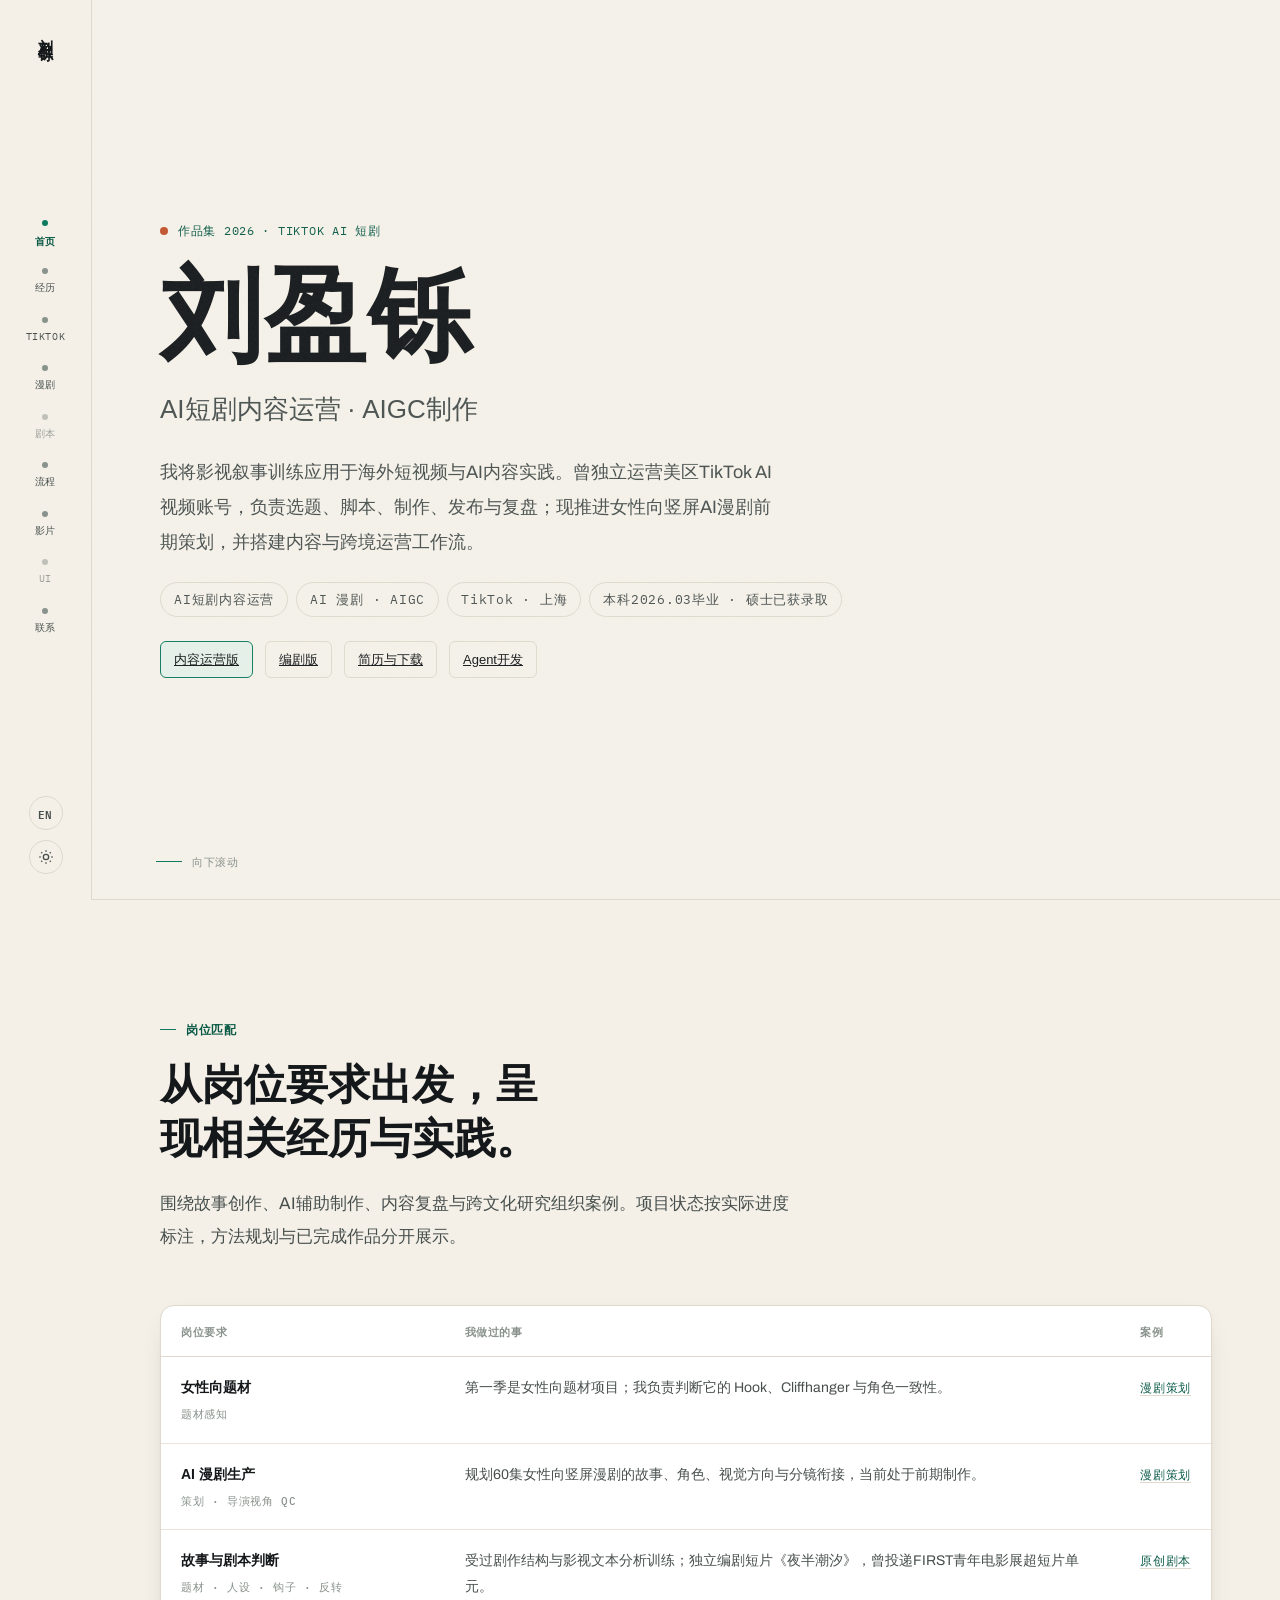
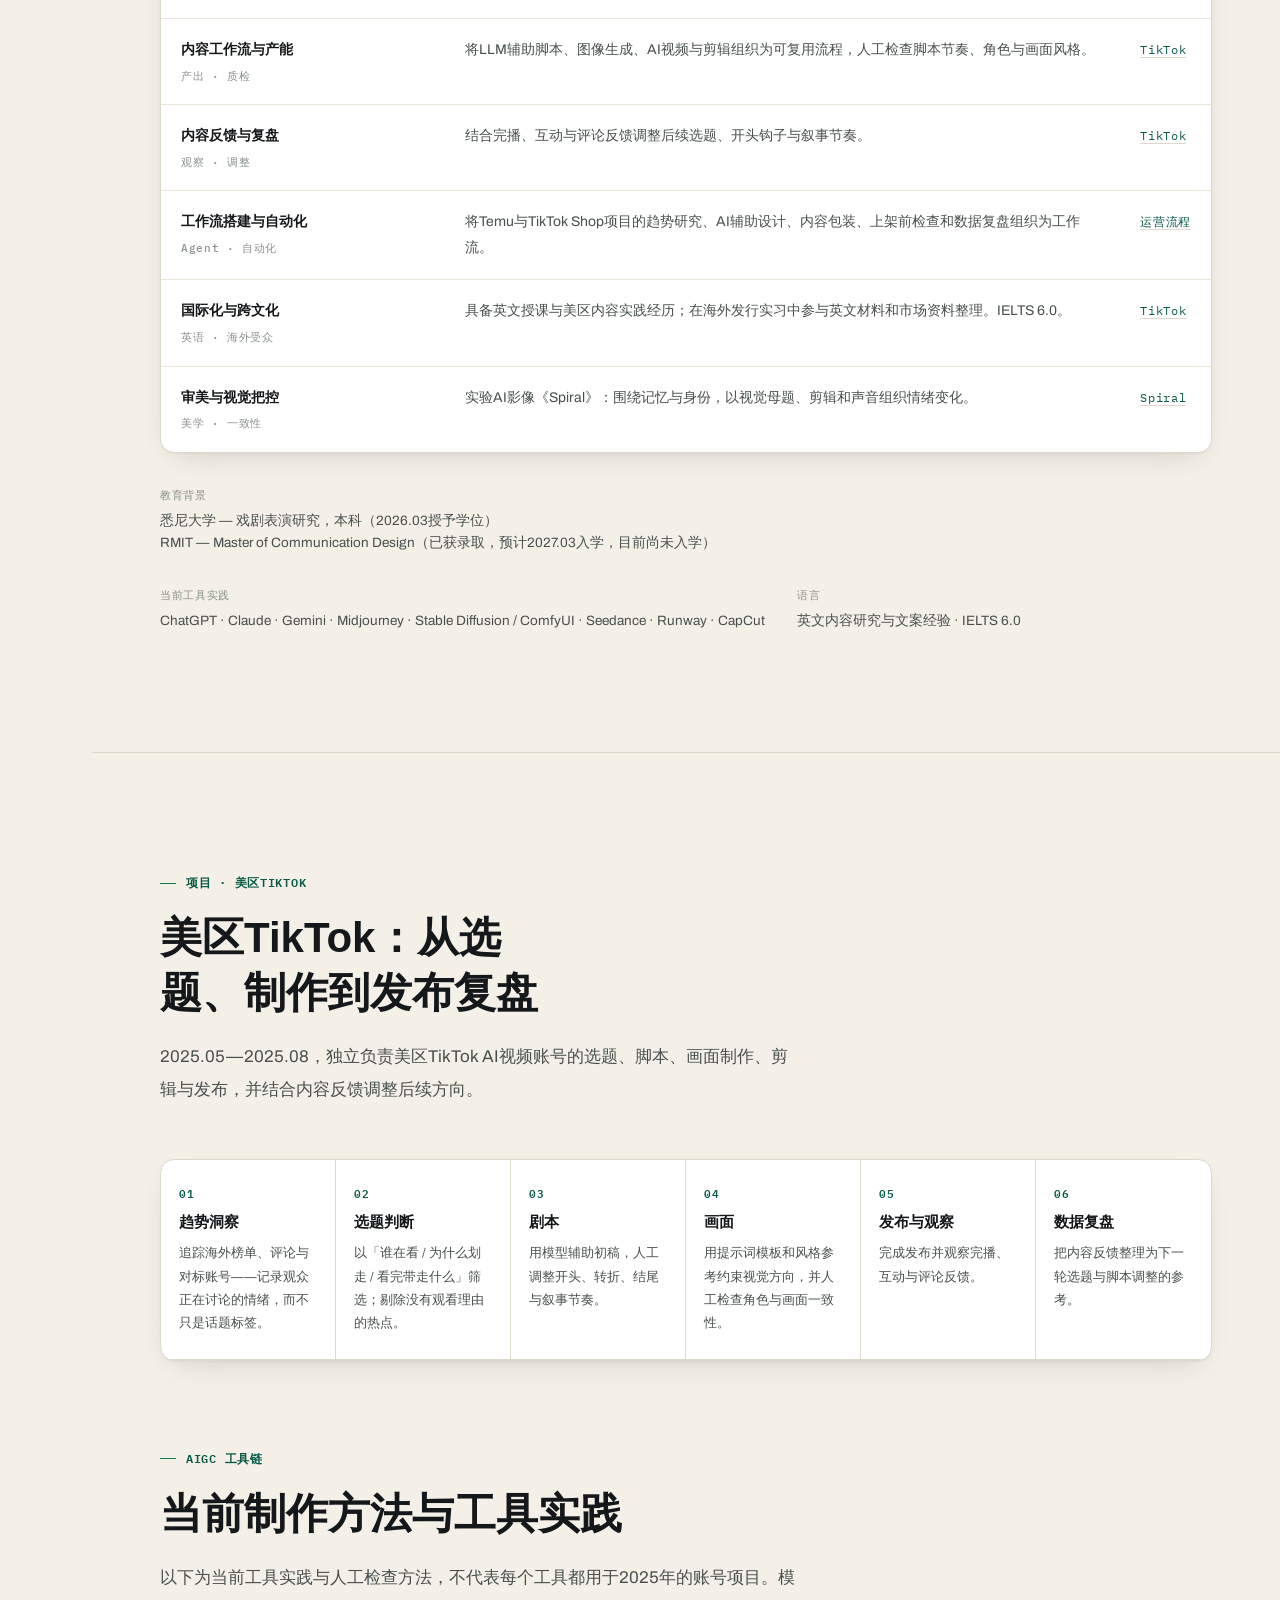
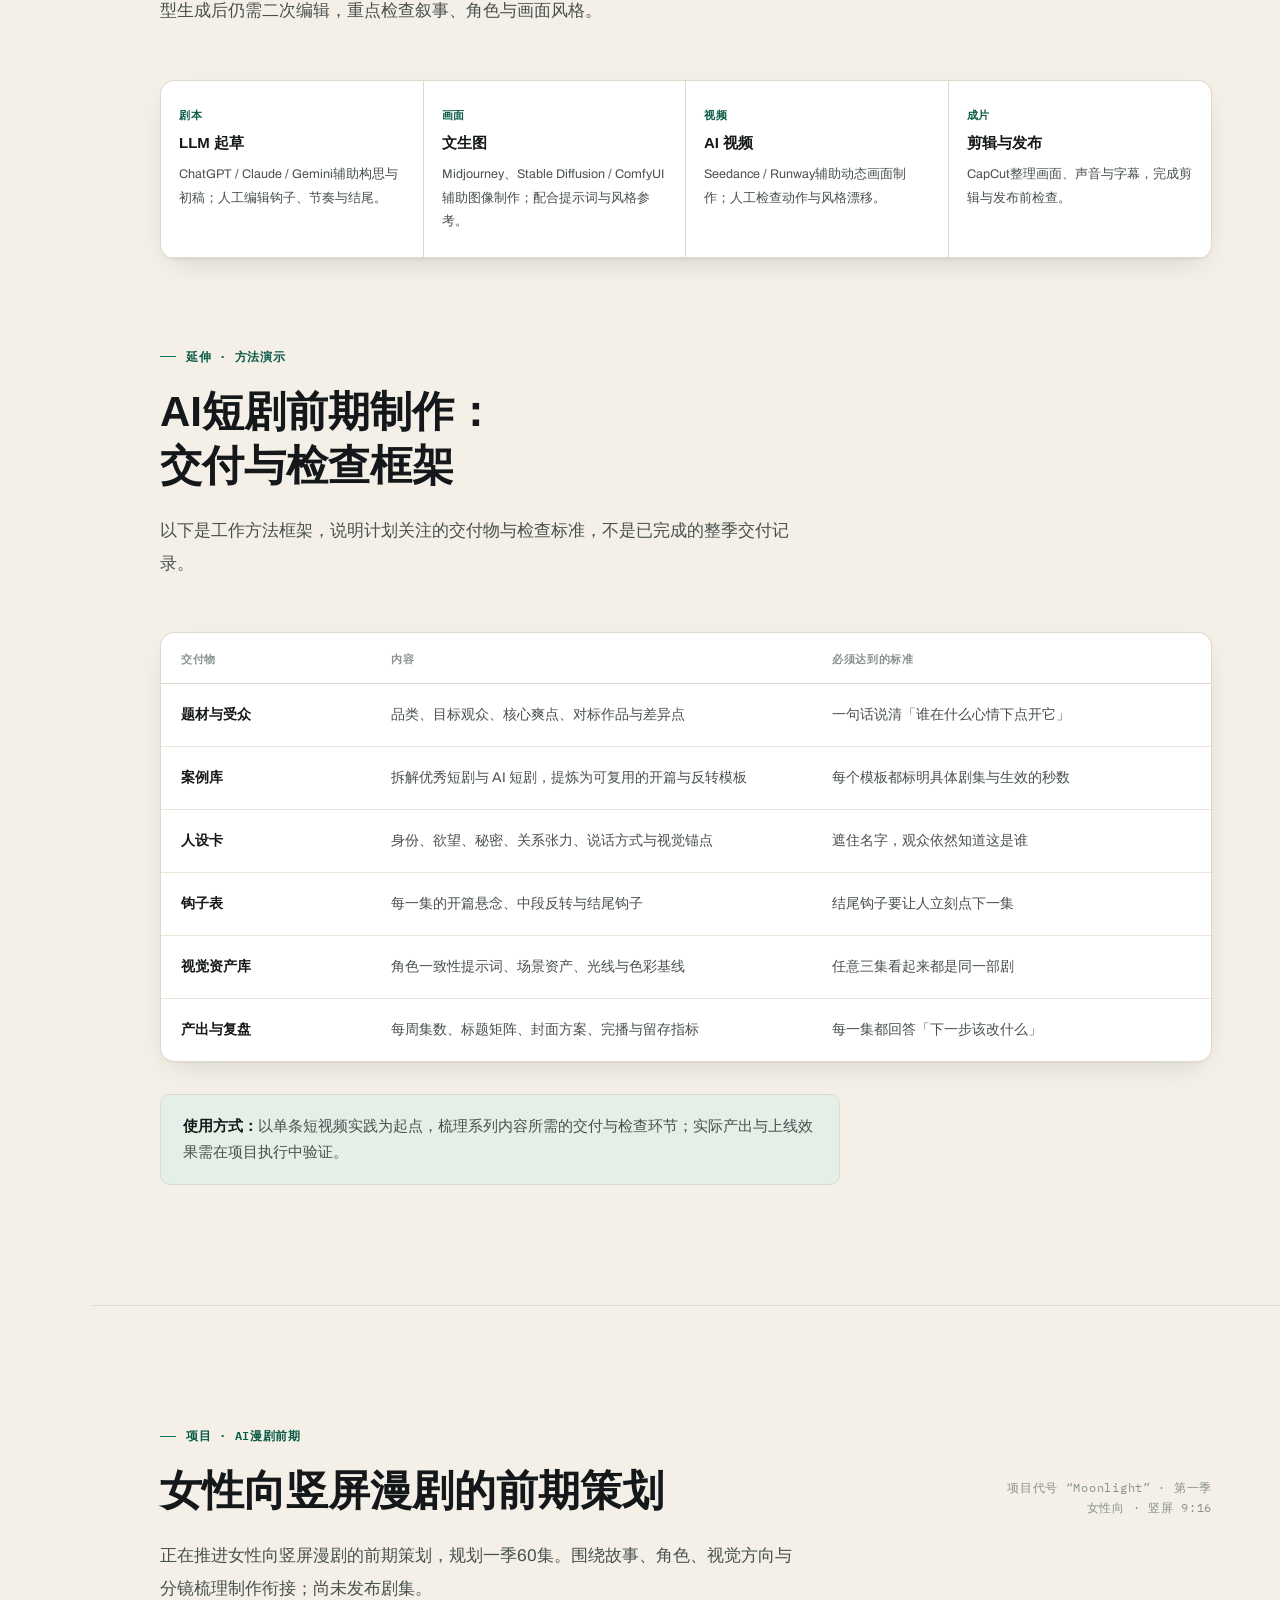
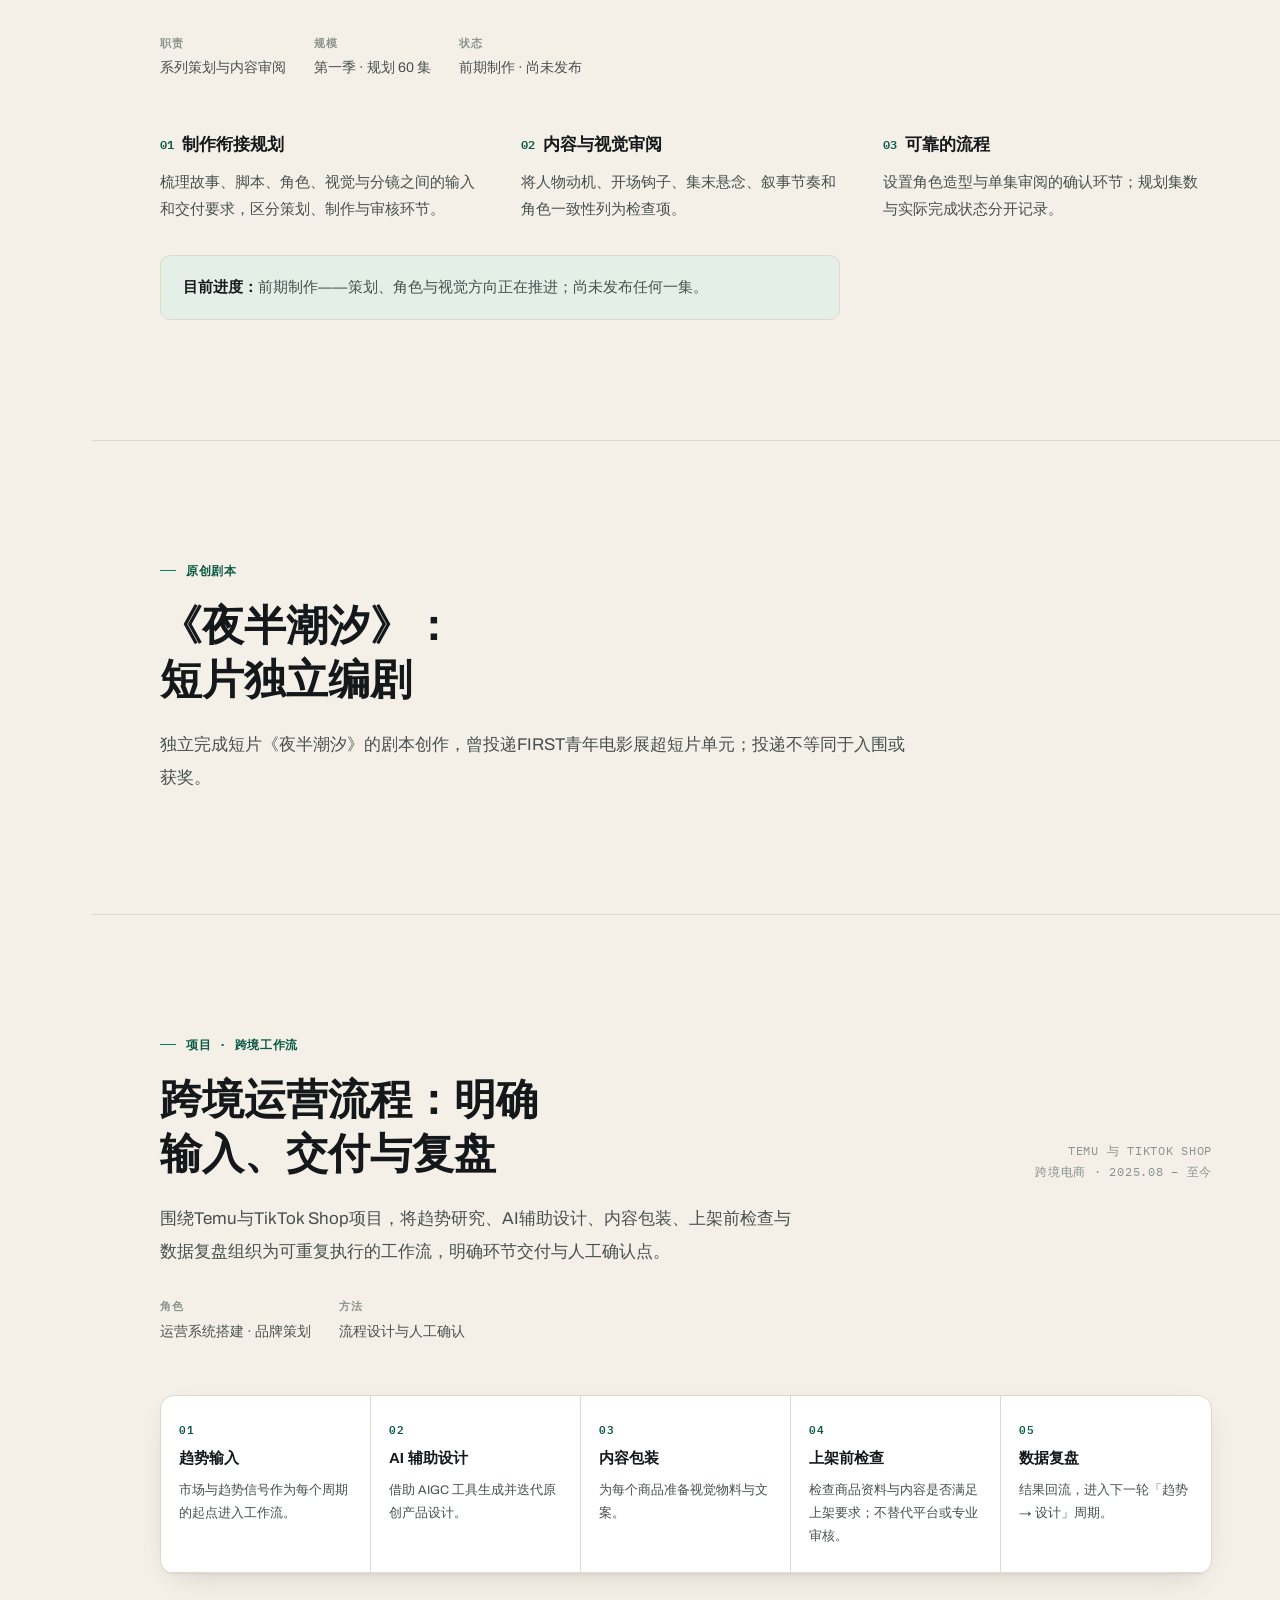
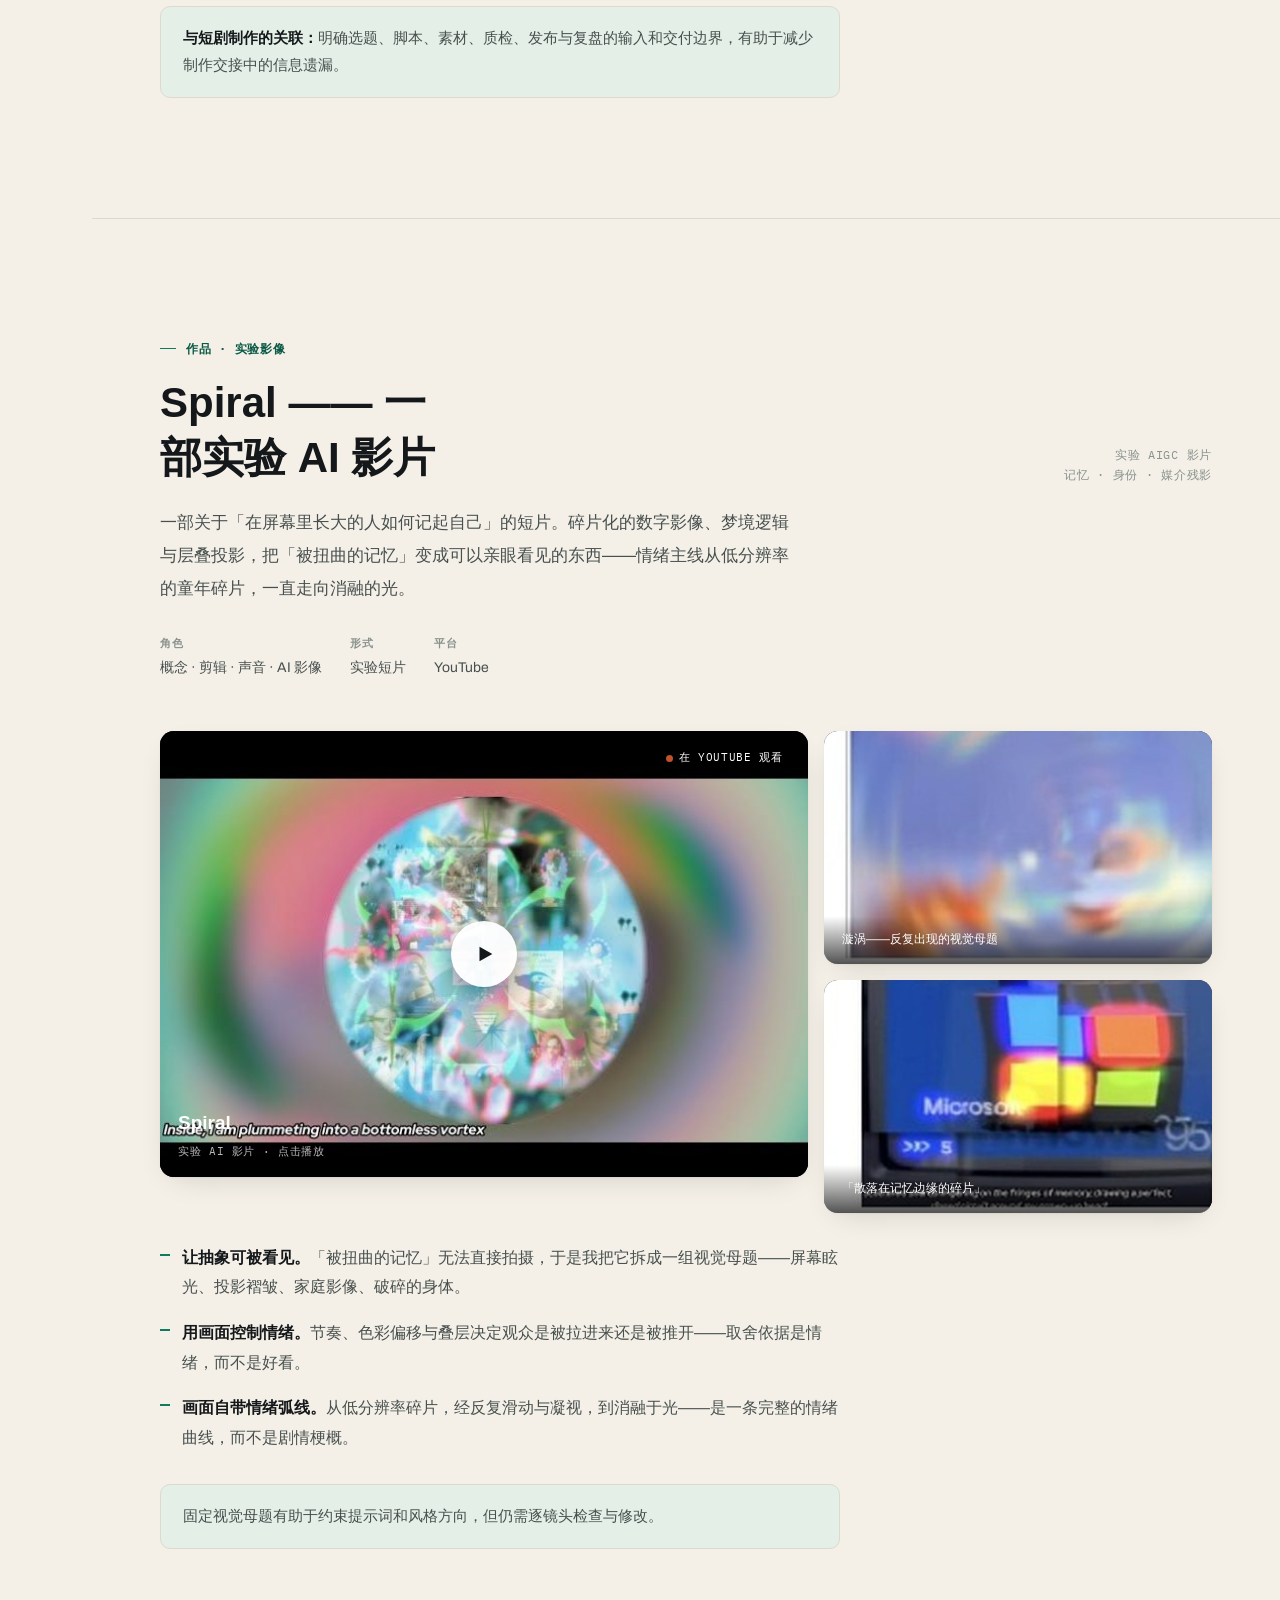
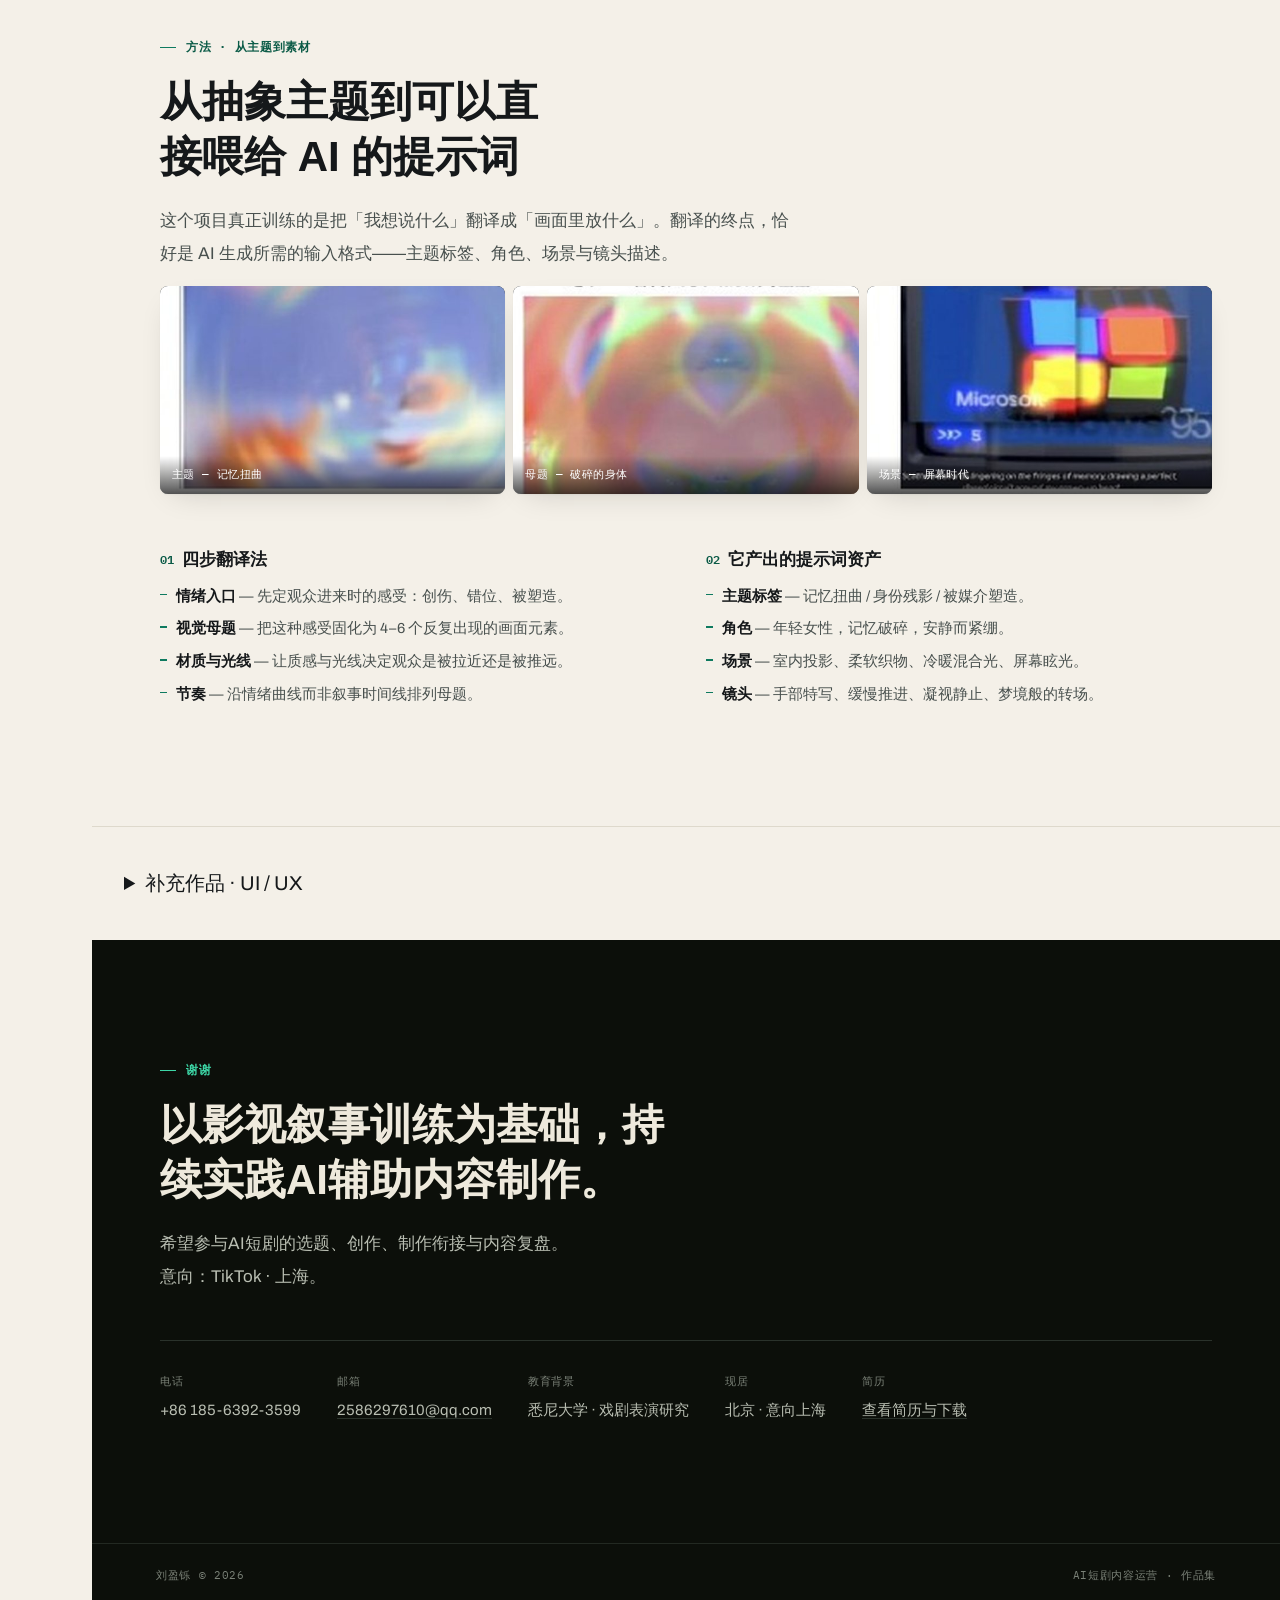
==== commit ad91a8a8: "Refine Claude-style resumes with portrait, Agent development and confirmed GMV" ====
--- a/index.html
+++ b/index.html
@@ -412,10 +412,9 @@
 <div class="hero-roles">
 <span class="chip" data-i="12">AI短剧内容运营</span><span class="chip" data-i="340">AI 漫剧 · AIGC</span>
 <span class="chip" data-i="13">TikTok · 上海</span>
-
 <span class="chip" data-i="15">本科2026.03毕业 · 硕士已获录取</span>
 </div>
-<div class="role-switch"><a aria-current="page" data-i="910" href="./index.html">内容运营版</a><a data-i="911" href="./writer/index.html">编剧版</a><a data-i="912" href="./resume/index.html">简历与下载</a></div></div>
+<div class="role-switch"><a aria-current="page" data-i="910" href="./index.html">内容运营版</a><a data-i="911" href="./writer/index.html">编剧版</a><a data-i="912" href="./resume/index.html">简历与下载</a><a data-i="913" href="./agent/?lang=zh">Agent开发</a></div></div>
 <div class="scroll-cue" data-i="22"><span class="ln"></span>向下滚动</div>
 </header>
 <section id="overview">
@@ -768,9 +767,9 @@
 })();
 
 (function(){
-  var ZH = {"0": "刘盈铄", "8": "<span class=\"rec\"></span>作品集 2026 · TIKTOK AI 短剧", "9": "刘盈铄", "10": "AI短剧内容运营 · AIGC制作", "11": "我将影视叙事训练应用于海外短视频与AI内容实践。曾独立运营美区TikTok AI视频账号，负责选题、脚本、制作、发布与复盘；现推进女性向竖屏AI漫剧前期策划，并搭建内容与跨境运营工作流。", "12": "AI短剧内容运营", "13": "TikTok · 上海", "14": "英文研究与文案 · IELTS 6.0", "15": "本科2026.03毕业 · 硕士已获录取", "22": "<span class=\"ln\"></span>向下滚动", "23": "岗位匹配", "24": "从岗位要求出发，呈现相关经历与实践。", "25": "围绕故事创作、AI辅助制作、内容复盘与跨文化研究组织案例。项目状态按实际进度标注，方法规划与已完成作品分开展示。", "26": "岗位要求", "27": "我做过的事", "28": "案例", "29": "故事与剧本判断<small>题材 · 人设 · 钩子 · 反转</small>", "30": "受过剧作结构与影视文本分析训练；独立编剧短片《夜半潮汐》，曾投递FIRST青年电影展超短片单元。", "32": "内容工作流与产能<small>产出 · 质检</small>", "33": "将LLM辅助脚本、图像生成、AI视频与剪辑组织为可复用流程，人工检查脚本节奏、角色与画面风格。", "34": "内容反馈与复盘<small>观察 · 调整</small>", "35": "结合完播、互动与评论反馈调整后续选题、开头钩子与叙事节奏。", "36": "工作流搭建与自动化<small>Agent · 自动化</small>", "37": "将Temu与TikTok Shop项目的趋势研究、AI辅助设计、内容包装、上架前检查和数据复盘组织为工作流。", "39": "国际化与跨文化<small>英语 · 海外受众</small>", "40": "具备英文授课与美区内容实践经历；在海外发行实习中参与英文材料和市场资料整理。IELTS 6.0。", "41": "审美与视觉把控<small>美学 · 一致性</small>", "42": "实验AI影像《Spiral》：围绕记忆与身份，以视觉母题、剪辑和声音组织情绪变化。", "44": "<span>教育背景</span>悉尼大学 — 戏剧表演研究，本科（2026.03授予学位）<br>RMIT — Master of Communication Design（已获录取，预计2027.03入学，目前尚未入学）", "45": "<span>当前工具实践</span>ChatGPT · Claude · Gemini · Midjourney · Stable Diffusion / ComfyUI · Seedance · Runway · CapCut", "46": "<span>语言</span>英文内容研究与文案经验 · IELTS 6.0", "47": "项目 · 美区TikTok", "48": "美区TikTok：从选题、制作到发布复盘", "49": "2025.05—2025.08，独立负责美区TikTok AI视频账号的选题、脚本、画面制作、剪辑与发布，并结合内容反馈调整后续方向。", "53": "趋势洞察", "54": "追踪海外榜单、评论与对标账号——记录观众正在讨论的情绪，而不只是话题标签。", "55": "选题判断", "56": "以「谁在看 / 为什么划走 / 看完带走什么」筛选；剔除没有观看理由的热点。", "57": "剧本", "58": "用模型辅助初稿，人工调整开头、转折、结尾与叙事节奏。", "59": "画面", "60": "用提示词模板和风格参考约束视觉方向，并人工检查角色与画面一致性。", "61": "发布与观察", "62": "完成发布并观察完播、互动与评论反馈。", "63": "数据复盘", "64": "把内容反馈整理为下一轮选题与脚本调整的参考。", "65": "AIGC 工具链", "66": "当前制作方法与工具实践", "67": "以下为当前工具实践与人工检查方法，不代表每个工具都用于2025年的账号项目。模型生成后仍需二次编辑，重点检查叙事、角色与画面风格。", "68": "剧本", "69": "LLM 起草", "70": "ChatGPT / Claude / Gemini辅助构思与初稿；人工编辑钩子、节奏与结尾。", "71": "画面", "72": "文生图", "73": "Midjourney、Stable Diffusion / ComfyUI辅助图像制作；配合提示词与风格参考。", "74": "视频", "75": "AI 视频", "76": "Seedance / Runway辅助动态画面制作；人工检查动作与风格漂移。", "77": "成片", "78": "剪辑与发布", "79": "CapCut整理画面、声音与字幕，完成剪辑与发布前检查。", "80": "延伸 · 方法演示", "81": "AI短剧前期制作：交付与检查框架", "82": "以下是工作方法框架，说明计划关注的交付物与检查标准，不是已完成的整季交付记录。", "83": "交付物", "84": "内容", "85": "必须达到的标准", "86": "题材与受众", "87": "品类、目标观众、核心爽点、对标作品与差异点", "88": "一句话说清「谁在什么心情下点开它」", "89": "案例库", "90": "拆解优秀短剧与 AI 短剧，提炼为可复用的开篇与反转模板", "91": "每个模板都标明具体剧集与生效的秒数", "92": "人设卡", "93": "身份、欲望、秘密、关系张力、说话方式与视觉锚点", "94": "遮住名字，观众依然知道这是谁", "95": "钩子表", "96": "每一集的开篇悬念、中段反转与结尾钩子", "97": "结尾钩子要让人立刻点下一集", "98": "视觉资产库", "99": "角色一致性提示词、场景资产、光线与色彩基线", "100": "任意三集看起来都是同一部剧", "101": "产出与复盘", "102": "每周集数、标题矩阵、封面方案、完播与留存指标", "103": "每一集都回答「下一步该改什么」", "104": "<b>使用方式：</b>以单条短视频实践为起点，梳理系列内容所需的交付与检查环节；实际产出与上线效果需在项目执行中验证。", "105": "项目 · 跨境工作流", "106": "跨境运营流程：明确输入、交付与复盘", "107": "TEMU 与 TIKTOK SHOP<br/>跨境电商 · 2025.08 – 至今", "108": "围绕Temu与TikTok Shop项目，将趋势研究、AI辅助设计、内容包装、上架前检查与数据复盘组织为可重复执行的工作流，明确环节交付与人工确认点。", "109": "<b>角色</b>运营系统搭建 · 品牌策划", "110": "<b>方法</b>流程设计与人工确认", "111": "趋势输入", "112": "市场与趋势信号作为每个周期的起点进入工作流。", "113": "AI 辅助设计", "114": "借助 AIGC 工具生成并迭代原创产品设计。", "115": "内容包装", "116": "为每个商品准备视觉物料与文案。", "117": "上架前检查", "118": "检查商品资料与内容是否满足上架要求；不替代平台或专业审核。", "119": "结果回流，进入下一轮「趋势 → 设计」周期。", "129": "<b>与短剧制作的关联：</b>明确选题、脚本、素材、质检、发布与复盘的输入和交付边界，有助于减少制作交接中的信息遗漏。", "130": "作品 · 实验影像", "131": "Spiral —— 一部实验 AI 影片", "132": "实验 AIGC 影片<br/>记忆 · 身份 · 媒介残影", "133": "一部关于「在屏幕里长大的人如何记起自己」的短片。碎片化的数字影像、梦境逻辑与层叠投影，把「被扭曲的记忆」变成可以亲眼看见的东西——情绪主线从低分辨率的童年碎片，一直走向消融的光。", "134": "<b>角色</b>概念 · 剪辑 · 声音 · AI 影像", "135": "<b>形式</b>实验短片", "136": "<b>平台</b>YouTube", "137": "<i></i>在 YOUTUBE 观看", "138": "Spiral", "139": "实验 AI 影片 · 点击播放", "140": "漩涡——反复出现的视觉母题", "141": "「散落在记忆边缘的碎片」", "142": "<b>让抽象可被看见。</b>「被扭曲的记忆」无法直接拍摄，于是我把它拆成一组视觉母题——屏幕眩光、投影褶皱、家庭影像、破碎的身体。", "143": "<b>用画面控制情绪。</b>节奏、色彩偏移与叠层决定观众是被拉进来还是被推开——取舍依据是情绪，而不是好看。", "144": "<b>画面自带情绪弧线。</b>从低分辨率碎片，经反复滑动与凝视，到消融于光——是一条完整的情绪曲线，而不是剧情梗概。", "145": "固定视觉母题有助于约束提示词和风格方向，但仍需逐镜头检查与修改。", "146": "方法 · 从主题到素材", "147": "从抽象主题到可以直接喂给 AI 的提示词", "148": "这个项目真正训练的是把「我想说什么」翻译成「画面里放什么」。翻译的终点，恰好是 AI 生成所需的输入格式——主题标签、角色、场景与镜头描述。", "149": "主题 — 记忆扭曲", "150": "母题 — 破碎的身体", "151": "场景 — 屏幕时代", "152": "<i>01</i>四步翻译法", "153": "<b>情绪入口</b> — 先定观众进来时的感受：创伤、错位、被塑造。", "154": "<b>视觉母题</b> — 把这种感受固化为 4–6 个反复出现的画面元素。", "155": "<b>材质与光线</b> — 让质感与光线决定观众是被拉近还是被推远。", "156": "<b>节奏</b> — 沿情绪曲线而非叙事时间线排列母题。", "157": "<i>02</i>它产出的提示词资产", "158": "<b>主题标签</b> — 记忆扭曲 / 身份残影 / 被媒介塑造。", "159": "<b>角色</b> — 年轻女性，记忆破碎，安静而紧绷。", "160": "<b>场景</b> — 室内投影、柔软织物、冷暖混合光、屏幕眩光。", "161": "<b>镜头</b> — 手部特写、缓慢推进、凝视静止、梦境般的转场。", "162": "补充 · UI设计", "163": "FateWear", "164": "UI / UX<br/>推荐驱动的移动产品", "165": "一款把抽象兴趣标签翻译成每日穿搭建议、幸运色与单品推荐的娱乐向 App。真正的问题不在于体系「准不准」，而在于如何把一套复杂的象征体系，变成用户三秒读懂、并愿意照做的推荐。", "166": "<b>角色</b>用户研究 · 信息架构 · 交互与视觉", "167": "<b>产出</b>访谈 · 人物画像与旅程 · 用户流程 · 高保真 UI", "168": "<b>用户研究。</b>通过访谈梳理用户从抽象兴趣标签到具体穿搭选择的理解障碍，并将发现转化为界面与反馈机制的设计问题。", "169": "<b>设计一件仪器，而不是算命。</b>界面被刻意做成精密工具——能量分布、匹配度评分、每日报告——把一种文化兴趣驱动的穿搭思路，呈现为透明、可解释的推荐（仅供娱乐，不作任何功效承诺）。", "170": "<b>反馈流程设计。</b>输入、画像、建议、单品选择与反馈组成概念流程；界面数值为示意，不代表实际推荐效果。", "171": "过程 · 从研究到流程", "172": "从访谈到推荐流程概念", "173": "将用户动机、信息结构与反馈环节组织为可理解的产品流程。此案例作为用户研究与界面设计的补充。", "174": "洞察", "175": "访谈关注用户如何理解建议、做出选择，以及希望获得什么反馈。", "176": "机制", "177": "将兴趣标签映射为色彩、材质与单品建议，用界面说明推荐逻辑；仅供娱乐。", "178": "可延展的形态", "179": "同一套机制可以变成互动测试、短视频系列、创作者共创选题，或电商的选品与内容包装。", "180": "UI · 界面与系统", "181": "高保真界面与设计系统", "182": "核心页面", "183": "引导页 · 出生信息输入 · 每日能量面板 · 风格偏好 · 单品推荐 · 详情与反馈", "184": "组件语言", "185": "匹配度环 · 日历能量点 · 五行雷达 · 商品卡片 · 主操作按钮", "186": "色彩逻辑", "187": "高饱和主色对应五行以区分能量类型；中性底色保证信息易扫读", "188": "先扫读原则", "189": "用户早晨只有几秒——今日建议、幸运色与匹配度都在首屏可读", "190": "谢谢", "191": "以影视叙事训练为基础，持续实践AI辅助内容制作。", "192": "希望参与AI短剧的选题、创作、制作衔接与内容复盘。<br>意向：TikTok · 上海。", "193": "<span>电话</span>+86 185-6392-3599", "194": "邮箱", "196": "<span>教育背景</span>悉尼大学 · 戏剧表演研究", "197": "<span>现居</span>北京 · 意向上海", "198": "简历", "199": "查看简历与下载", "200": "刘盈铄 © 2026", "201": "AI短剧内容运营 · 作品集", "340": "AI 漫剧 · AIGC", "500": "原创剧本", "501": "TikTok", "502": "TikTok", "503": "运营流程", "504": "TikTok", "505": "Spiral", "360": "AI 漫剧生产<small>策划 · 导演视角 QC</small>", "361": "规划60集女性向竖屏漫剧的故事、角色、视觉方向与分镜衔接，当前处于前期制作。", "362": "漫剧策划", "363": "女性向题材<small>题材感知</small>", "364": "第一季是女性向题材项目；我负责判断它的 Hook、Cliffhanger 与角色一致性。", "380": "项目 · AI漫剧前期", "381": "女性向竖屏漫剧的前期策划", "382": "项目代号 “Moonlight” · 第一季<br/>女性向 · 竖屏 9:16", "383": "正在推进女性向竖屏漫剧的前期策划，规划一季60集。围绕故事、角色、视觉方向与分镜梳理制作衔接；尚未发布剧集。", "384": "<b>职责</b>系列策划与内容审阅", "385": "<b>规模</b>第一季 · 规划 60 集", "386": "<b>状态</b>前期制作 · 尚未发布", "391": "<i>01</i>制作衔接规划", "392": "梳理故事、脚本、角色、视觉与分镜之间的输入和交付要求，区分策划、制作与审核环节。", "393": "<i>02</i>内容与视觉审阅", "394": "将人物动机、开场钩子、集末悬念、叙事节奏和角色一致性列为检查项。", "395": "<i>03</i>可靠的流程", "396": "设置角色造型与单集审阅的确认环节；规划集数与实际完成状态分开记录。", "397": "<b>目前进度：</b>前期制作——策划、角色与视觉方向正在推进；尚未发布任何一集。", "520": "示意性概念界面——数值均为示例数据；仅供娱乐。", "195": "2586297610@qq.com", "901": "补充作品 · UI / UX", "902": "原创剧本", "903": "《夜半潮汐》：短片独立编剧", "904": "独立完成短片《夜半潮汐》的剧本创作，曾投递FIRST青年电影展超短片单元；投递不等同于入围或获奖。", "nav-hero": "首页", "nav-overview": "经历", "nav-ops": "TikTok", "nav-comic": "漫剧", "nav-writing": "剧本", "nav-agent": "流程", "nav-film": "影片", "nav-ui-support": "UI", "nav-contact": "联系", "910": "内容运营版", "911": "编剧版", "912": "简历与下载"};
+  var ZH = {"0": "刘盈铄", "8": "<span class=\"rec\"></span>作品集 2026 · TIKTOK AI 短剧", "9": "刘盈铄", "10": "AI短剧内容运营 · AIGC制作", "11": "我将影视叙事训练应用于海外短视频与AI内容实践。曾独立运营美区TikTok AI视频账号，负责选题、脚本、制作、发布与复盘；现推进女性向竖屏AI漫剧前期策划，并搭建内容与跨境运营工作流。", "12": "AI短剧内容运营", "13": "TikTok · 上海", "14": "英文研究与文案 · IELTS 6.0", "15": "本科2026.03毕业 · 硕士已获录取", "22": "<span class=\"ln\"></span>向下滚动", "23": "岗位匹配", "24": "从岗位要求出发，呈现相关经历与实践。", "25": "围绕故事创作、AI辅助制作、内容复盘与跨文化研究组织案例。项目状态按实际进度标注，方法规划与已完成作品分开展示。", "26": "岗位要求", "27": "我做过的事", "28": "案例", "29": "故事与剧本判断<small>题材 · 人设 · 钩子 · 反转</small>", "30": "受过剧作结构与影视文本分析训练；独立编剧短片《夜半潮汐》，曾投递FIRST青年电影展超短片单元。", "32": "内容工作流与产能<small>产出 · 质检</small>", "33": "将LLM辅助脚本、图像生成、AI视频与剪辑组织为可复用流程，人工检查脚本节奏、角色与画面风格。", "34": "内容反馈与复盘<small>观察 · 调整</small>", "35": "结合完播、互动与评论反馈调整后续选题、开头钩子与叙事节奏。", "36": "工作流搭建与自动化<small>Agent · 自动化</small>", "37": "将Temu与TikTok Shop项目的趋势研究、AI辅助设计、内容包装、上架前检查和数据复盘组织为工作流。", "39": "国际化与跨文化<small>英语 · 海外受众</small>", "40": "具备英文授课与美区内容实践经历；在海外发行实习中参与英文材料和市场资料整理。IELTS 6.0。", "41": "审美与视觉把控<small>美学 · 一致性</small>", "42": "实验AI影像《Spiral》：围绕记忆与身份，以视觉母题、剪辑和声音组织情绪变化。", "44": "<span>教育背景</span>悉尼大学 — 戏剧表演研究，本科（2026.03授予学位）<br>RMIT — Master of Communication Design（已获录取，预计2027.03入学，目前尚未入学）", "45": "<span>当前工具实践</span>ChatGPT · Claude · Gemini · Midjourney · Stable Diffusion / ComfyUI · Seedance · Runway · CapCut", "46": "<span>语言</span>英文内容研究与文案经验 · IELTS 6.0", "47": "项目 · 美区TikTok", "48": "美区TikTok：从选题、制作到发布复盘", "49": "2025.05—2025.08，独立负责美区TikTok AI视频账号的选题、脚本、画面制作、剪辑与发布，并结合内容反馈调整后续方向。", "53": "趋势洞察", "54": "追踪海外榜单、评论与对标账号——记录观众正在讨论的情绪，而不只是话题标签。", "55": "选题判断", "56": "以「谁在看 / 为什么划走 / 看完带走什么」筛选；剔除没有观看理由的热点。", "57": "剧本", "58": "用模型辅助初稿，人工调整开头、转折、结尾与叙事节奏。", "59": "画面", "60": "用提示词模板和风格参考约束视觉方向，并人工检查角色与画面一致性。", "61": "发布与观察", "62": "完成发布并观察完播、互动与评论反馈。", "63": "数据复盘", "64": "把内容反馈整理为下一轮选题与脚本调整的参考。", "65": "AIGC 工具链", "66": "当前制作方法与工具实践", "67": "以下为当前工具实践与人工检查方法，不代表每个工具都用于2025年的账号项目。模型生成后仍需二次编辑，重点检查叙事、角色与画面风格。", "68": "剧本", "69": "LLM 起草", "70": "ChatGPT / Claude / Gemini辅助构思与初稿；人工编辑钩子、节奏与结尾。", "71": "画面", "72": "文生图", "73": "Midjourney、Stable Diffusion / ComfyUI辅助图像制作；配合提示词与风格参考。", "74": "视频", "75": "AI 视频", "76": "Seedance / Runway辅助动态画面制作；人工检查动作与风格漂移。", "77": "成片", "78": "剪辑与发布", "79": "CapCut整理画面、声音与字幕，完成剪辑与发布前检查。", "80": "延伸 · 方法演示", "81": "AI短剧前期制作：交付与检查框架", "82": "以下是工作方法框架，说明计划关注的交付物与检查标准，不是已完成的整季交付记录。", "83": "交付物", "84": "内容", "85": "必须达到的标准", "86": "题材与受众", "87": "品类、目标观众、核心爽点、对标作品与差异点", "88": "一句话说清「谁在什么心情下点开它」", "89": "案例库", "90": "拆解优秀短剧与 AI 短剧，提炼为可复用的开篇与反转模板", "91": "每个模板都标明具体剧集与生效的秒数", "92": "人设卡", "93": "身份、欲望、秘密、关系张力、说话方式与视觉锚点", "94": "遮住名字，观众依然知道这是谁", "95": "钩子表", "96": "每一集的开篇悬念、中段反转与结尾钩子", "97": "结尾钩子要让人立刻点下一集", "98": "视觉资产库", "99": "角色一致性提示词、场景资产、光线与色彩基线", "100": "任意三集看起来都是同一部剧", "101": "产出与复盘", "102": "每周集数、标题矩阵、封面方案、完播与留存指标", "103": "每一集都回答「下一步该改什么」", "104": "<b>使用方式：</b>以单条短视频实践为起点，梳理系列内容所需的交付与检查环节；实际产出与上线效果需在项目执行中验证。", "105": "项目 · 跨境工作流", "106": "跨境运营流程：明确输入、交付与复盘", "107": "TEMU 与 TIKTOK SHOP<br/>跨境电商 · 2025.08 – 至今", "108": "围绕Temu与TikTok Shop项目，将趋势研究、AI辅助设计、内容包装、上架前检查与数据复盘组织为可重复执行的工作流，明确环节交付与人工确认点。", "109": "<b>角色</b>运营系统搭建 · 品牌策划", "110": "<b>方法</b>流程设计与人工确认", "111": "趋势输入", "112": "市场与趋势信号作为每个周期的起点进入工作流。", "113": "AI 辅助设计", "114": "借助 AIGC 工具生成并迭代原创产品设计。", "115": "内容包装", "116": "为每个商品准备视觉物料与文案。", "117": "上架前检查", "118": "检查商品资料与内容是否满足上架要求；不替代平台或专业审核。", "119": "结果回流，进入下一轮「趋势 → 设计」周期。", "129": "<b>与短剧制作的关联：</b>明确选题、脚本、素材、质检、发布与复盘的输入和交付边界，有助于减少制作交接中的信息遗漏。", "130": "作品 · 实验影像", "131": "Spiral —— 一部实验 AI 影片", "132": "实验 AIGC 影片<br/>记忆 · 身份 · 媒介残影", "133": "一部关于「在屏幕里长大的人如何记起自己」的短片。碎片化的数字影像、梦境逻辑与层叠投影，把「被扭曲的记忆」变成可以亲眼看见的东西——情绪主线从低分辨率的童年碎片，一直走向消融的光。", "134": "<b>角色</b>概念 · 剪辑 · 声音 · AI 影像", "135": "<b>形式</b>实验短片", "136": "<b>平台</b>YouTube", "137": "<i></i>在 YOUTUBE 观看", "138": "Spiral", "139": "实验 AI 影片 · 点击播放", "140": "漩涡——反复出现的视觉母题", "141": "「散落在记忆边缘的碎片」", "142": "<b>让抽象可被看见。</b>「被扭曲的记忆」无法直接拍摄，于是我把它拆成一组视觉母题——屏幕眩光、投影褶皱、家庭影像、破碎的身体。", "143": "<b>用画面控制情绪。</b>节奏、色彩偏移与叠层决定观众是被拉进来还是被推开——取舍依据是情绪，而不是好看。", "144": "<b>画面自带情绪弧线。</b>从低分辨率碎片，经反复滑动与凝视，到消融于光——是一条完整的情绪曲线，而不是剧情梗概。", "145": "固定视觉母题有助于约束提示词和风格方向，但仍需逐镜头检查与修改。", "146": "方法 · 从主题到素材", "147": "从抽象主题到可以直接喂给 AI 的提示词", "148": "这个项目真正训练的是把「我想说什么」翻译成「画面里放什么」。翻译的终点，恰好是 AI 生成所需的输入格式——主题标签、角色、场景与镜头描述。", "149": "主题 — 记忆扭曲", "150": "母题 — 破碎的身体", "151": "场景 — 屏幕时代", "152": "<i>01</i>四步翻译法", "153": "<b>情绪入口</b> — 先定观众进来时的感受：创伤、错位、被塑造。", "154": "<b>视觉母题</b> — 把这种感受固化为 4–6 个反复出现的画面元素。", "155": "<b>材质与光线</b> — 让质感与光线决定观众是被拉近还是被推远。", "156": "<b>节奏</b> — 沿情绪曲线而非叙事时间线排列母题。", "157": "<i>02</i>它产出的提示词资产", "158": "<b>主题标签</b> — 记忆扭曲 / 身份残影 / 被媒介塑造。", "159": "<b>角色</b> — 年轻女性，记忆破碎，安静而紧绷。", "160": "<b>场景</b> — 室内投影、柔软织物、冷暖混合光、屏幕眩光。", "161": "<b>镜头</b> — 手部特写、缓慢推进、凝视静止、梦境般的转场。", "162": "补充 · UI设计", "163": "FateWear", "164": "UI / UX<br/>推荐驱动的移动产品", "165": "一款把抽象兴趣标签翻译成每日穿搭建议、幸运色与单品推荐的娱乐向 App。真正的问题不在于体系「准不准」，而在于如何把一套复杂的象征体系，变成用户三秒读懂、并愿意照做的推荐。", "166": "<b>角色</b>用户研究 · 信息架构 · 交互与视觉", "167": "<b>产出</b>访谈 · 人物画像与旅程 · 用户流程 · 高保真 UI", "168": "<b>用户研究。</b>通过访谈梳理用户从抽象兴趣标签到具体穿搭选择的理解障碍，并将发现转化为界面与反馈机制的设计问题。", "169": "<b>设计一件仪器，而不是算命。</b>界面被刻意做成精密工具——能量分布、匹配度评分、每日报告——把一种文化兴趣驱动的穿搭思路，呈现为透明、可解释的推荐（仅供娱乐，不作任何功效承诺）。", "170": "<b>反馈流程设计。</b>输入、画像、建议、单品选择与反馈组成概念流程；界面数值为示意，不代表实际推荐效果。", "171": "过程 · 从研究到流程", "172": "从访谈到推荐流程概念", "173": "将用户动机、信息结构与反馈环节组织为可理解的产品流程。此案例作为用户研究与界面设计的补充。", "174": "洞察", "175": "访谈关注用户如何理解建议、做出选择，以及希望获得什么反馈。", "176": "机制", "177": "将兴趣标签映射为色彩、材质与单品建议，用界面说明推荐逻辑；仅供娱乐。", "178": "可延展的形态", "179": "同一套机制可以变成互动测试、短视频系列、创作者共创选题，或电商的选品与内容包装。", "180": "UI · 界面与系统", "181": "高保真界面与设计系统", "182": "核心页面", "183": "引导页 · 出生信息输入 · 每日能量面板 · 风格偏好 · 单品推荐 · 详情与反馈", "184": "组件语言", "185": "匹配度环 · 日历能量点 · 五行雷达 · 商品卡片 · 主操作按钮", "186": "色彩逻辑", "187": "高饱和主色对应五行以区分能量类型；中性底色保证信息易扫读", "188": "先扫读原则", "189": "用户早晨只有几秒——今日建议、幸运色与匹配度都在首屏可读", "190": "谢谢", "191": "以影视叙事训练为基础，持续实践AI辅助内容制作。", "192": "希望参与AI短剧的选题、创作、制作衔接与内容复盘。<br>意向：TikTok · 上海。", "193": "<span>电话</span>+86 185-6392-3599", "194": "邮箱", "196": "<span>教育背景</span>悉尼大学 · 戏剧表演研究", "197": "<span>现居</span>北京 · 意向上海", "198": "简历", "199": "查看简历与下载", "200": "刘盈铄 © 2026", "201": "AI短剧内容运营 · 作品集", "340": "AI 漫剧 · AIGC", "500": "原创剧本", "501": "TikTok", "502": "TikTok", "503": "运营流程", "504": "TikTok", "505": "Spiral", "360": "AI 漫剧生产<small>策划 · 导演视角 QC</small>", "361": "规划60集女性向竖屏漫剧的故事、角色、视觉方向与分镜衔接，当前处于前期制作。", "362": "漫剧策划", "363": "女性向题材<small>题材感知</small>", "364": "第一季是女性向题材项目；我负责判断它的 Hook、Cliffhanger 与角色一致性。", "380": "项目 · AI漫剧前期", "381": "女性向竖屏漫剧的前期策划", "382": "项目代号 “Moonlight” · 第一季<br/>女性向 · 竖屏 9:16", "383": "正在推进女性向竖屏漫剧的前期策划，规划一季60集。围绕故事、角色、视觉方向与分镜梳理制作衔接；尚未发布剧集。", "384": "<b>职责</b>系列策划与内容审阅", "385": "<b>规模</b>第一季 · 规划 60 集", "386": "<b>状态</b>前期制作 · 尚未发布", "391": "<i>01</i>制作衔接规划", "392": "梳理故事、脚本、角色、视觉与分镜之间的输入和交付要求，区分策划、制作与审核环节。", "393": "<i>02</i>内容与视觉审阅", "394": "将人物动机、开场钩子、集末悬念、叙事节奏和角色一致性列为检查项。", "395": "<i>03</i>可靠的流程", "396": "设置角色造型与单集审阅的确认环节；规划集数与实际完成状态分开记录。", "397": "<b>目前进度：</b>前期制作——策划、角色与视觉方向正在推进；尚未发布任何一集。", "520": "示意性概念界面——数值均为示例数据；仅供娱乐。", "195": "2586297610@qq.com", "901": "补充作品 · UI / UX", "902": "原创剧本", "903": "《夜半潮汐》：短片独立编剧", "904": "独立完成短片《夜半潮汐》的剧本创作，曾投递FIRST青年电影展超短片单元；投递不等同于入围或获奖。", "nav-hero": "首页", "nav-overview": "经历", "nav-ops": "TikTok", "nav-comic": "漫剧", "nav-writing": "剧本", "nav-agent": "流程", "nav-film": "影片", "nav-ui-support": "UI", "nav-contact": "联系", "910": "内容运营版", "911": "编剧版", "912": "简历与下载", "913": "Agent开发"};
   var root = document.documentElement;
-  var EN_CONTENT = {"0": "IVANA LIU", "nav-hero": "Intro", "nav-overview": "Experience", "nav-ops": "TikTok", "nav-comic": "Comic", "nav-writing": "Writing", "nav-agent": "Workflow", "nav-film": "Film", "nav-ui-support": "UI", "nav-contact": "Contact", "8": "<span class=\"rec\"></span>PORTFOLIO 2026 · TIKTOK AI SHORT DRAMA", "9": "Ivana Liu", "10": "AI Short-Drama Content Operations · AI-assisted production", "11": "I combine theatre and film training with hands-on AI-assisted content production. I independently ran a US TikTok AI-video account, covering topic research, scripting, production, publishing and performance review. I am now developing a female-oriented vertical comic drama and repeatable content workflows.", "12": "AI Short-Drama Content Operations", "340": "AI Comic Drama · AIGC", "13": "TikTok · Shanghai", "14": "English-language research &amp; writing · IELTS 6.0", "15": "Bachelor conferred Mar 2026 · Master’s offer received", "910": "Content operations", "911": "Writing", "912": "Resume &amp; downloads", "22": "<span class=\"ln\"></span>SCROLL", "23": "Role fit", "24": "Relevant experience for AI short-drama content roles", "25": "The cases cover storytelling, AI-assisted production, performance review and cross-cultural research. Project status distinguishes planning from completed work.", "26": "The job asks for", "27": "What I did", "28": "Case", "363": "Female-oriented genres<small>genre sense</small>", "364": "Season 1 is a female-oriented genre project; I judge hooks, cliffhangers and character consistency for it.", "362": "Comic drama", "360": "AI comic-drama production<small>planning · director-style QC</small>", "361": "Planning the story, characters, visual direction and shot-design workflow for a female-oriented vertical comic drama, with 60 episodes planned; currently in pre-production.", "29": "Story &amp; script judgment<small>topic · persona · hook · twist</small>", "30": "Trained in dramatic structure and screen-text analysis. Wrote the short film Midnight Tide and submitted it to the FIRST International Film Festival ultra-short-film section.", "500": "Writing", "32": "Content workflow &amp; capacity<small>output · QC</small>", "33": "Organised LLM-assisted scripting, image generation, AI video and editing into a repeatable workflow, with human review of pacing, characters and visual style.", "501": "TikTok", "34": "Content review<small>observe · iterate</small>", "35": "Used completion, engagement and comment feedback to inform later topics, opening hooks and pacing.", "502": "TikTok", "36": "Workflow building &amp; automation<small>Agent · automation</small>", "37": "Organised trend research, AI-assisted design, content packaging, pre-listing checks and performance review into a workflow for Temu and TikTok Shop.", "503": "Workflow", "39": "International &amp; cross-cultural<small>English · overseas audience</small>", "40": "English-taught degree and US-audience content experience; prepared English materials and market research during an overseas-distribution internship. IELTS 6.0.", "504": "TikTok", "41": "Taste &amp; visual control<small>aesthetic · consistency</small>", "42": "Spiral, an experimental AI film: visual motifs, editing and sound explore memory and identity.", "505": "Spiral", "44": "<span>Education</span>The University of Sydney — Theatre &amp; Performance Studies, Bachelor (conferred Mar 2026)<br/>RMIT — Master of Communication Design (offer received; expected Mar 2027 intake; not yet enrolled)", "45": "<span>Current tool practice</span>ChatGPT · Claude · Gemini · Midjourney · Stable Diffusion / ComfyUI · Seedance · Runway · CapCut", "46": "<span>Language</span>English-language content research and writing · IELTS 6.0", "47": "Project · US TikTok", "48": "US TikTok: from topic research to production and review", "49": "From May to August 2025, independently handled topic research, scripts, visual production, editing and publishing for a US TikTok AI-video account, using content feedback to guide subsequent work.", "53": "Trend watch", "54": "Track overseas charts, comments and rivals — record the emotion being discussed, not just the tag.", "55": "Topic call", "56": "Filter by \"who watches / why they stop / what they leave with\"; drop hot topics with no reason to watch.", "57": "Script", "58": "Used AI for initial drafts; personally revised openings, turns, endings and pacing.", "59": "Visuals", "60": "Used prompt templates and visual references, with manual checks for character and style consistency.", "61": "Publish &amp; observe", "62": "Published content and reviewed completion, engagement and comment feedback.", "63": "Data review", "64": "Used content feedback as input for the next round of topic and script decisions.", "65": "AIGC toolkit", "66": "Current production approach and tool practice", "67": "These are current tools and review practices, rather than a claim that every tool was used in the 2025 account project. AI outputs require editorial review of story, characters and visual style.", "68": "SCRIPT", "69": "LLM drafting", "70": "ChatGPT / Claude / Gemini support ideation and drafting; I edit hooks, pacing and endings.", "71": "IMAGE", "72": "Text-to-image", "73": "Midjourney and Stable Diffusion / ComfyUI support image production with prompts and style references.", "74": "VIDEO", "75": "AI video", "76": "Seedance / Runway support motion generation, followed by manual review of movement and style drift.", "77": "CUT", "78": "Edit &amp; ship", "79": "CapCut brings together images, sound and subtitles for editing and pre-publication review.", "80": "Extension · method demo", "81": "An AI short-drama pre-production checklist", "82": "A proposed working framework for deliverables and review criteria, rather than a record of completed season-level production.", "83": "Deliverable", "84": "Content", "85": "Bar it must clear", "86": "Topic &amp; audience", "87": "Genre, target viewer, core payoff, reference titles and the point of difference", "88": "One sentence on \"who opens this, in what mood\"", "89": "Case library", "90": "Teardowns of strong short dramas &amp; AI dramas, distilled into reusable opening and twist templates", "91": "Each template names the episode and second it works", "92": "Character cards", "93": "Identity, desire, secret, relational tension, voice and a visual anchor", "94": "Drop the name — the audience still knows who it is", "95": "Hook sheet", "96": "Opening suspense, mid-episode twist and end-of-episode cliff for every episode", "97": "The cliff makes you tap the next one now", "98": "Visual library", "99": "Character-consistency prompts, scene assets, light and colour baselines", "100": "Any three episodes read as one series", "101": "Output &amp; review", "102": "Episodes per week, title matrix, cover options, completion and retention metrics", "103": "Every episode answers \"what to change next\"", "104": "<b>How I use it:</b> extend lessons from individual short videos into a checklist for series production. Deliverables and release outcomes must be tested through actual execution.", "380": "Project · Comic-drama pre-production", "381": "Pre-production planning for a female-oriented comic drama", "382": "PROJECT “MOONLIGHT” · SEASON 1<br/>Female-oriented · vertical 9:16", "383": "Developing a female-oriented vertical comic drama, with 60 episodes planned. Current work concerns story, characters, visual direction and shot-design hand-offs; no episodes have been released.", "384": "<b>Role</b>Series planning &amp; content review", "385": "<b>Scale</b>Season 1 · 60 episodes planned", "386": "<b>Status</b>Pre-production · No episodes released", "391": "<i>01</i>Production planning", "392": "Define inputs and hand-offs between story, scripts, characters, visuals and shot design, separating planning, production and review.", "393": "<i>02</i>Story &amp; visual review", "394": "Use character motivation, opening hooks, episode endings, pacing and character consistency as review criteria.", "395": "<i>03</i>Reliable by design", "396": "Set checkpoints for character looks and episode review; track planned scope separately from completed work.", "397": "<b>Where it stands:</b> pre-production — planning, character and visual direction are underway; no episodes have been released yet.", "902": "Original writing", "903": "Midnight Tide — short-film writing", "904": "Wrote the short film Midnight Tide. Submitted to the FIRST International Film Festival ultra-short-film section; submission is not a claim of selection or an award.", "105": "Project · Cross-border workflow", "106": "A cross-border workflow: inputs, hand-offs and review", "107": "TEMU &amp; TIKTOK SHOP<br/>cross-border e-commerce · 2025.08 – present", "108": "For a Temu and TikTok Shop project, organised trend research, AI-assisted design, content packaging, pre-listing checks and performance review into a repeatable workflow with defined hand-offs and human checkpoints.", "109": "<b>Role</b>Ops system build · brand planning", "110": "<b>Method</b>Process design &amp; human review", "111": "Trend input", "112": "Market and trend signals enter the workflow as the start of each cycle.", "113": "AI-assisted design", "114": "Original product designs generated and refined with AIGC tools.", "115": "Content packaging", "116": "Visual materials and copy prepared for each listing.", "117": "Pre-listing checks", "118": "Review listing materials against platform requirements; this does not replace platform or specialist review.", "119": "Results feed back into the next trend-to-design cycle.", "129": "<b>Relevance to short drama:</b> defining inputs and hand-offs across topics, scripts, assets, review, publishing and feedback can reduce information loss in production.", "130": "Work · Experimental film", "131": "Spiral — an experimental AI film", "132": "EXPERIMENTAL AIGC VIDEO<br/>memory · identity · media residue", "133": "A short film about how someone raised inside screens remembers themselves. Fragmented digital imagery, dream logic and layered projection turn \"distorted memory\" into something you can watch happen — the emotional through-line runs from low-res childhood fragments to dissolving light.", "134": "<b>Role</b>Concept · edit · sound · AI imagery", "135": "<b>Form</b>Experimental short film", "136": "<b>Where</b>Published on YouTube", "137": "<i></i>WATCH ON YOUTUBE", "138": "Spiral", "139": "Experimental AI film · click to play", "140": "Vortex — the recurring visual motif", "141": "“Scattered shards on the fringes of memory”", "142": "<b>Make the abstract watchable.</b> \"Distorted memory\" can't be filmed directly, so I broke it into a set of visual motifs — screen glare, projected folds, home footage, the fragmented body.", "143": "<b>Control emotion through the frame.</b> Rhythm, colour shift and layered overlays decide whether the viewer is pulled in or pushed away — chosen for feeling, not for looking nice.", "144": "<b>The image carries its own arc.</b> From low-resolution fragments, through repeated scrolling and staring, to a dissolve into light — a complete emotional curve, not a plot summary.", "145": "Recurring visual motifs help guide prompts and visual direction, while individual shots still need review and revision.", "146": "Method · theme to asset", "147": "From an abstract theme to prompts you can feed straight into AI", "148": "What this project really trains is translating \"what I want to say\" into \"what goes in the frame.\" The endpoint of that translation is exactly the input format AI generation needs — theme tags, character, scene and shot descriptions.", "149": "THEME — memory distortion", "150": "MOTIF — the fragmented body", "151": "SCENE — the screen era", "152": "<i>01</i>The four-step translation", "153": "<b>Emotional entry</b> — decide what the viewer arrives feeling: trauma, dislocation, being shaped.", "154": "<b>Visual motif</b> — fix that feeling into 4–6 recurring picture elements.", "155": "<b>Material &amp; light</b> — let texture and light decide whether they're pulled in or pushed away.", "156": "<b>Rhythm</b> — order motifs along the emotional curve, not the narrative timeline.", "157": "<i>02</i>The prompt assets it produces", "158": "<b>Theme tags</b> — memory distortion / identity afterimage / shaped by media.", "159": "<b>Character</b> — young woman, fragmented memory, quiet but tense.", "160": "<b>Scene</b> — indoor projection, soft fabric, warm-cool mixed light, screen glare.", "161": "<b>Shot</b> — hand close-ups, slow push-in, still gaze, dream-like transitions.", "901": "Supplementary project · UI / UX", "162": "Supporting · UI design", "163": "FateWear", "164": "UI / UX<br/>recommendation-driven mobile product", "165": "An app that translates abstract interest tags into daily outfit advice, lucky colours and item picks, for fun. The real problem isn't whether the system is “correct” — it's how to turn a complex symbolic system into a recommendation a user reads in three seconds and is willing to follow.", "166": "<b>Role</b>User research · IA · interaction &amp; visual", "167": "<b>Output</b>Interviews · persona &amp; journey · user flow · hi-fi UI", "520": "Illustrative concept screens — values are sample data; for entertainment only.", "168": "<b>User research.</b> Interviews explored the gap between abstract interest labels and concrete clothing choices, informing interface and feedback design.", "169": "<b>Design an instrument, not a fortune-teller.</b> The interface is deliberately built like a precision tool — energy distribution, a match score, a daily report — presenting a culture-driven styling idea as a transparent, explainable recommendation (entertainment only, no efficacy claims).", "170": "<b>Feedback flow.</b> Inputs, profiles, advice, item selection and feedback form the concept flow. Interface values are illustrative, not measured recommendation outcomes.", "171": "Process · research to flow", "172": "From interviews to a recommendation-flow concept", "173": "Organised user motivations, information structure and feedback into a legible product flow. This case supports my user-research and interface-design practice.", "174": "Insight", "175": "Interviews explored how users interpret advice, make choices and seek feedback.", "176": "Mechanism", "177": "Map interest labels to colours, materials and items, using the interface to explain the recommendation logic; for entertainment only.", "178": "Extensible format", "179": "The same mechanism can become an interactive test, a short-video series, a creator co-creation topic, or selection and content packaging for commerce.", "180": "UI · screens &amp; system", "181": "High-fidelity interface and design system", "182": "Core screens", "183": "Onboarding · birth input · daily energy dashboard · style preference · item picks · detail &amp; feedback", "184": "Component language", "185": "Match-score ring · calendar energy dots · element radar · product card · primary action button", "186": "Colour logic", "187": "Saturated primaries mapped to the Five Elements to separate energy types; neutral ground keeps information scannable", "188": "Scan-first rule", "189": "The user has seconds in the morning — today's advice, lucky colour and match score all read on the first screen", "190": "Thank you", "191": "Storytelling training meets hands-on AI-assisted content production.", "192": "Interested in AI short-drama ideation, writing, production hand-offs and content review.<br/>Target: TikTok · Shanghai.", "193": "<span>Phone</span>+86 185-6392-3599", "194": "Email", "195": "2586297610@qq.com", "196": "<span>Education</span>The University of Sydney · Theatre &amp; Performance Studies", "197": "<span>Location</span>Beijing · Interested in Shanghai", "198": "Resume", "199": "View resume &amp; downloads", "200": "Ivana Liu © 2026", "201": "AI Short-Drama Content Operations · Portfolio"};
+  var EN_CONTENT = {"0": "IVANA LIU", "nav-hero": "Intro", "nav-overview": "Experience", "nav-ops": "TikTok", "nav-comic": "Comic", "nav-writing": "Writing", "nav-agent": "Workflow", "nav-film": "Film", "nav-ui-support": "UI", "nav-contact": "Contact", "8": "<span class=\"rec\"></span>PORTFOLIO 2026 · TIKTOK AI SHORT DRAMA", "9": "Ivana Liu", "10": "AI Short-Drama Content Operations · AI-assisted production", "11": "I combine theatre and film training with hands-on AI-assisted content production. I independently ran a US TikTok AI-video account, covering topic research, scripting, production, publishing and performance review. I am now developing a female-oriented vertical comic drama and repeatable content workflows.", "12": "AI Short-Drama Content Operations", "340": "AI Comic Drama · AIGC", "13": "TikTok · Shanghai", "14": "English-language research &amp; writing · IELTS 6.0", "15": "Bachelor conferred Mar 2026 · Master’s offer received", "910": "Content operations", "911": "Writing", "912": "Resume &amp; downloads", "22": "<span class=\"ln\"></span>SCROLL", "23": "Role fit", "24": "Relevant experience for AI short-drama content roles", "25": "The cases cover storytelling, AI-assisted production, performance review and cross-cultural research. Project status distinguishes planning from completed work.", "26": "The job asks for", "27": "What I did", "28": "Case", "363": "Female-oriented genres<small>genre sense</small>", "364": "Season 1 is a female-oriented genre project; I judge hooks, cliffhangers and character consistency for it.", "362": "Comic drama", "360": "AI comic-drama production<small>planning · director-style QC</small>", "361": "Planning the story, characters, visual direction and shot-design workflow for a female-oriented vertical comic drama, with 60 episodes planned; currently in pre-production.", "29": "Story &amp; script judgment<small>topic · persona · hook · twist</small>", "30": "Trained in dramatic structure and screen-text analysis. Wrote the short film Midnight Tide and submitted it to the FIRST International Film Festival ultra-short-film section.", "500": "Writing", "32": "Content workflow &amp; capacity<small>output · QC</small>", "33": "Organised LLM-assisted scripting, image generation, AI video and editing into a repeatable workflow, with human review of pacing, characters and visual style.", "501": "TikTok", "34": "Content review<small>observe · iterate</small>", "35": "Used completion, engagement and comment feedback to inform later topics, opening hooks and pacing.", "502": "TikTok", "36": "Workflow building &amp; automation<small>Agent · automation</small>", "37": "Organised trend research, AI-assisted design, content packaging, pre-listing checks and performance review into a workflow for Temu and TikTok Shop.", "503": "Workflow", "39": "International &amp; cross-cultural<small>English · overseas audience</small>", "40": "English-taught degree and US-audience content experience; prepared English materials and market research during an overseas-distribution internship. IELTS 6.0.", "504": "TikTok", "41": "Taste &amp; visual control<small>aesthetic · consistency</small>", "42": "Spiral, an experimental AI film: visual motifs, editing and sound explore memory and identity.", "505": "Spiral", "44": "<span>Education</span>The University of Sydney — Theatre &amp; Performance Studies, Bachelor (conferred Mar 2026)<br/>RMIT — Master of Communication Design (offer received; expected Mar 2027 intake; not yet enrolled)", "45": "<span>Current tool practice</span>ChatGPT · Claude · Gemini · Midjourney · Stable Diffusion / ComfyUI · Seedance · Runway · CapCut", "46": "<span>Language</span>English-language content research and writing · IELTS 6.0", "47": "Project · US TikTok", "48": "US TikTok: from topic research to production and review", "49": "From May to August 2025, independently handled topic research, scripts, visual production, editing and publishing for a US TikTok AI-video account, using content feedback to guide subsequent work.", "53": "Trend watch", "54": "Track overseas charts, comments and rivals — record the emotion being discussed, not just the tag.", "55": "Topic call", "56": "Filter by \"who watches / why they stop / what they leave with\"; drop hot topics with no reason to watch.", "57": "Script", "58": "Used AI for initial drafts; personally revised openings, turns, endings and pacing.", "59": "Visuals", "60": "Used prompt templates and visual references, with manual checks for character and style consistency.", "61": "Publish &amp; observe", "62": "Published content and reviewed completion, engagement and comment feedback.", "63": "Data review", "64": "Used content feedback as input for the next round of topic and script decisions.", "65": "AIGC toolkit", "66": "Current production approach and tool practice", "67": "These are current tools and review practices, rather than a claim that every tool was used in the 2025 account project. AI outputs require editorial review of story, characters and visual style.", "68": "SCRIPT", "69": "LLM drafting", "70": "ChatGPT / Claude / Gemini support ideation and drafting; I edit hooks, pacing and endings.", "71": "IMAGE", "72": "Text-to-image", "73": "Midjourney and Stable Diffusion / ComfyUI support image production with prompts and style references.", "74": "VIDEO", "75": "AI video", "76": "Seedance / Runway support motion generation, followed by manual review of movement and style drift.", "77": "CUT", "78": "Edit &amp; ship", "79": "CapCut brings together images, sound and subtitles for editing and pre-publication review.", "80": "Extension · method demo", "81": "An AI short-drama pre-production checklist", "82": "A proposed working framework for deliverables and review criteria, rather than a record of completed season-level production.", "83": "Deliverable", "84": "Content", "85": "Bar it must clear", "86": "Topic &amp; audience", "87": "Genre, target viewer, core payoff, reference titles and the point of difference", "88": "One sentence on \"who opens this, in what mood\"", "89": "Case library", "90": "Teardowns of strong short dramas &amp; AI dramas, distilled into reusable opening and twist templates", "91": "Each template names the episode and second it works", "92": "Character cards", "93": "Identity, desire, secret, relational tension, voice and a visual anchor", "94": "Drop the name — the audience still knows who it is", "95": "Hook sheet", "96": "Opening suspense, mid-episode twist and end-of-episode cliff for every episode", "97": "The cliff makes you tap the next one now", "98": "Visual library", "99": "Character-consistency prompts, scene assets, light and colour baselines", "100": "Any three episodes read as one series", "101": "Output &amp; review", "102": "Episodes per week, title matrix, cover options, completion and retention metrics", "103": "Every episode answers \"what to change next\"", "104": "<b>How I use it:</b> extend lessons from individual short videos into a checklist for series production. Deliverables and release outcomes must be tested through actual execution.", "380": "Project · Comic-drama pre-production", "381": "Pre-production planning for a female-oriented comic drama", "382": "PROJECT “MOONLIGHT” · SEASON 1<br/>Female-oriented · vertical 9:16", "383": "Developing a female-oriented vertical comic drama, with 60 episodes planned. Current work concerns story, characters, visual direction and shot-design hand-offs; no episodes have been released.", "384": "<b>Role</b>Series planning &amp; content review", "385": "<b>Scale</b>Season 1 · 60 episodes planned", "386": "<b>Status</b>Pre-production · No episodes released", "391": "<i>01</i>Production planning", "392": "Define inputs and hand-offs between story, scripts, characters, visuals and shot design, separating planning, production and review.", "393": "<i>02</i>Story &amp; visual review", "394": "Use character motivation, opening hooks, episode endings, pacing and character consistency as review criteria.", "395": "<i>03</i>Reliable by design", "396": "Set checkpoints for character looks and episode review; track planned scope separately from completed work.", "397": "<b>Where it stands:</b> pre-production — planning, character and visual direction are underway; no episodes have been released yet.", "902": "Original writing", "903": "Midnight Tide — short-film writing", "904": "Wrote the short film Midnight Tide. Submitted to the FIRST International Film Festival ultra-short-film section; submission is not a claim of selection or an award.", "105": "Project · Cross-border workflow", "106": "A cross-border workflow: inputs, hand-offs and review", "107": "TEMU &amp; TIKTOK SHOP<br/>cross-border e-commerce · 2025.08 – present", "108": "For a Temu and TikTok Shop project, organised trend research, AI-assisted design, content packaging, pre-listing checks and performance review into a repeatable workflow with defined hand-offs and human checkpoints.", "109": "<b>Role</b>Ops system build · brand planning", "110": "<b>Method</b>Process design &amp; human review", "111": "Trend input", "112": "Market and trend signals enter the workflow as the start of each cycle.", "113": "AI-assisted design", "114": "Original product designs generated and refined with AIGC tools.", "115": "Content packaging", "116": "Visual materials and copy prepared for each listing.", "117": "Pre-listing checks", "118": "Review listing materials against platform requirements; this does not replace platform or specialist review.", "119": "Results feed back into the next trend-to-design cycle.", "129": "<b>Relevance to short drama:</b> defining inputs and hand-offs across topics, scripts, assets, review, publishing and feedback can reduce information loss in production.", "130": "Work · Experimental film", "131": "Spiral — an experimental AI film", "132": "EXPERIMENTAL AIGC VIDEO<br/>memory · identity · media residue", "133": "A short film about how someone raised inside screens remembers themselves. Fragmented digital imagery, dream logic and layered projection turn \"distorted memory\" into something you can watch happen — the emotional through-line runs from low-res childhood fragments to dissolving light.", "134": "<b>Role</b>Concept · edit · sound · AI imagery", "135": "<b>Form</b>Experimental short film", "136": "<b>Where</b>Published on YouTube", "137": "<i></i>WATCH ON YOUTUBE", "138": "Spiral", "139": "Experimental AI film · click to play", "140": "Vortex — the recurring visual motif", "141": "“Scattered shards on the fringes of memory”", "142": "<b>Make the abstract watchable.</b> \"Distorted memory\" can't be filmed directly, so I broke it into a set of visual motifs — screen glare, projected folds, home footage, the fragmented body.", "143": "<b>Control emotion through the frame.</b> Rhythm, colour shift and layered overlays decide whether the viewer is pulled in or pushed away — chosen for feeling, not for looking nice.", "144": "<b>The image carries its own arc.</b> From low-resolution fragments, through repeated scrolling and staring, to a dissolve into light — a complete emotional curve, not a plot summary.", "145": "Recurring visual motifs help guide prompts and visual direction, while individual shots still need review and revision.", "146": "Method · theme to asset", "147": "From an abstract theme to prompts you can feed straight into AI", "148": "What this project really trains is translating \"what I want to say\" into \"what goes in the frame.\" The endpoint of that translation is exactly the input format AI generation needs — theme tags, character, scene and shot descriptions.", "149": "THEME — memory distortion", "150": "MOTIF — the fragmented body", "151": "SCENE — the screen era", "152": "<i>01</i>The four-step translation", "153": "<b>Emotional entry</b> — decide what the viewer arrives feeling: trauma, dislocation, being shaped.", "154": "<b>Visual motif</b> — fix that feeling into 4–6 recurring picture elements.", "155": "<b>Material &amp; light</b> — let texture and light decide whether they're pulled in or pushed away.", "156": "<b>Rhythm</b> — order motifs along the emotional curve, not the narrative timeline.", "157": "<i>02</i>The prompt assets it produces", "158": "<b>Theme tags</b> — memory distortion / identity afterimage / shaped by media.", "159": "<b>Character</b> — young woman, fragmented memory, quiet but tense.", "160": "<b>Scene</b> — indoor projection, soft fabric, warm-cool mixed light, screen glare.", "161": "<b>Shot</b> — hand close-ups, slow push-in, still gaze, dream-like transitions.", "901": "Supplementary project · UI / UX", "162": "Supporting · UI design", "163": "FateWear", "164": "UI / UX<br/>recommendation-driven mobile product", "165": "An app that translates abstract interest tags into daily outfit advice, lucky colours and item picks, for fun. The real problem isn't whether the system is “correct” — it's how to turn a complex symbolic system into a recommendation a user reads in three seconds and is willing to follow.", "166": "<b>Role</b>User research · IA · interaction &amp; visual", "167": "<b>Output</b>Interviews · persona &amp; journey · user flow · hi-fi UI", "520": "Illustrative concept screens — values are sample data; for entertainment only.", "168": "<b>User research.</b> Interviews explored the gap between abstract interest labels and concrete clothing choices, informing interface and feedback design.", "169": "<b>Design an instrument, not a fortune-teller.</b> The interface is deliberately built like a precision tool — energy distribution, a match score, a daily report — presenting a culture-driven styling idea as a transparent, explainable recommendation (entertainment only, no efficacy claims).", "170": "<b>Feedback flow.</b> Inputs, profiles, advice, item selection and feedback form the concept flow. Interface values are illustrative, not measured recommendation outcomes.", "171": "Process · research to flow", "172": "From interviews to a recommendation-flow concept", "173": "Organised user motivations, information structure and feedback into a legible product flow. This case supports my user-research and interface-design practice.", "174": "Insight", "175": "Interviews explored how users interpret advice, make choices and seek feedback.", "176": "Mechanism", "177": "Map interest labels to colours, materials and items, using the interface to explain the recommendation logic; for entertainment only.", "178": "Extensible format", "179": "The same mechanism can become an interactive test, a short-video series, a creator co-creation topic, or selection and content packaging for commerce.", "180": "UI · screens &amp; system", "181": "High-fidelity interface and design system", "182": "Core screens", "183": "Onboarding · birth input · daily energy dashboard · style preference · item picks · detail &amp; feedback", "184": "Component language", "185": "Match-score ring · calendar energy dots · element radar · product card · primary action button", "186": "Colour logic", "187": "Saturated primaries mapped to the Five Elements to separate energy types; neutral ground keeps information scannable", "188": "Scan-first rule", "189": "The user has seconds in the morning — today's advice, lucky colour and match score all read on the first screen", "190": "Thank you", "191": "Storytelling training meets hands-on AI-assisted content production.", "192": "Interested in AI short-drama ideation, writing, production hand-offs and content review.<br/>Target: TikTok · Shanghai.", "193": "<span>Phone</span>+86 185-6392-3599", "194": "Email", "195": "2586297610@qq.com", "196": "<span>Education</span>The University of Sydney · Theatre &amp; Performance Studies", "197": "<span>Location</span>Beijing · Interested in Shanghai", "198": "Resume", "199": "View resume &amp; downloads", "200": "Ivana Liu © 2026", "201": "AI Short-Drama Content Operations · Portfolio", "913": "Agent development"};
   var nodes = Array.prototype.slice.call(document.querySelectorAll('[data-i]'));
   nodes.forEach(function(n){ n._en = EN_CONTENT[n.getAttribute('data-i')] || n.innerHTML; });
   var btn = document.getElementById('langToggle');
@@ -787,6 +786,18 @@
     btn.setAttribute('title', l==='zh' ? 'Switch to English' : '切换为中文');
     
     document.querySelectorAll('[data-i="912"],[data-i="199"]').forEach(function(a){a.href=l==='en'?"./resume/ops-en.html":"./resume/index.html";});
+    // Persist language in URLs as well as optional browser storage.
+    try{
+      var currentUrl = new URL(window.location.href);
+      currentUrl.searchParams.set('lang', l);
+      history.replaceState(history.state, '', currentUrl.href);
+    }catch(e){}
+    document.querySelectorAll('.role-switch [data-i="910"], .role-switch [data-i="911"]').forEach(function(a){
+      var targetUrl = new URL(a.getAttribute('href'), window.location.href);
+      targetUrl.searchParams.set('lang', l);
+      a.setAttribute('href', targetUrl.href);
+    });
+    document.querySelector('[data-i="913"]').href="./agent/?lang="+l;
     try{ localStorage.setItem('lang', l); }catch(e){}
   }
   var q = null, stored = null;
